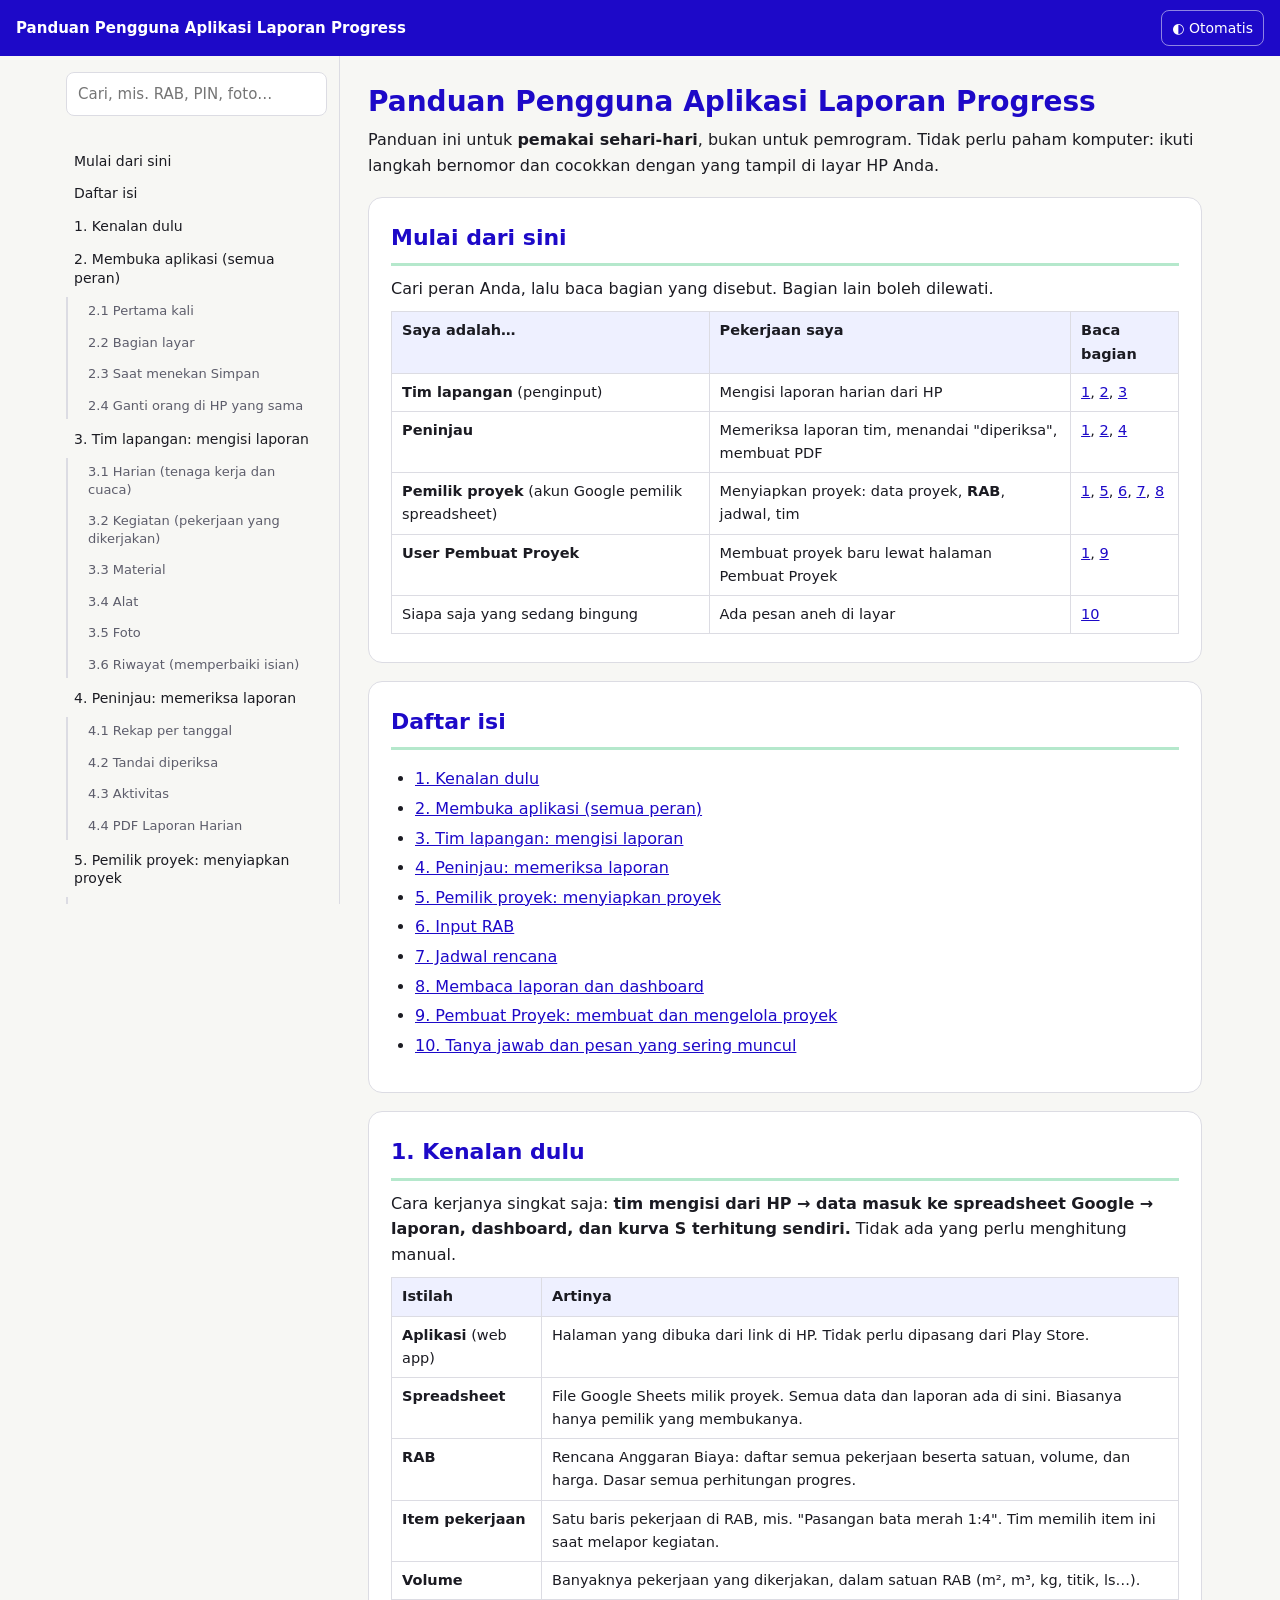
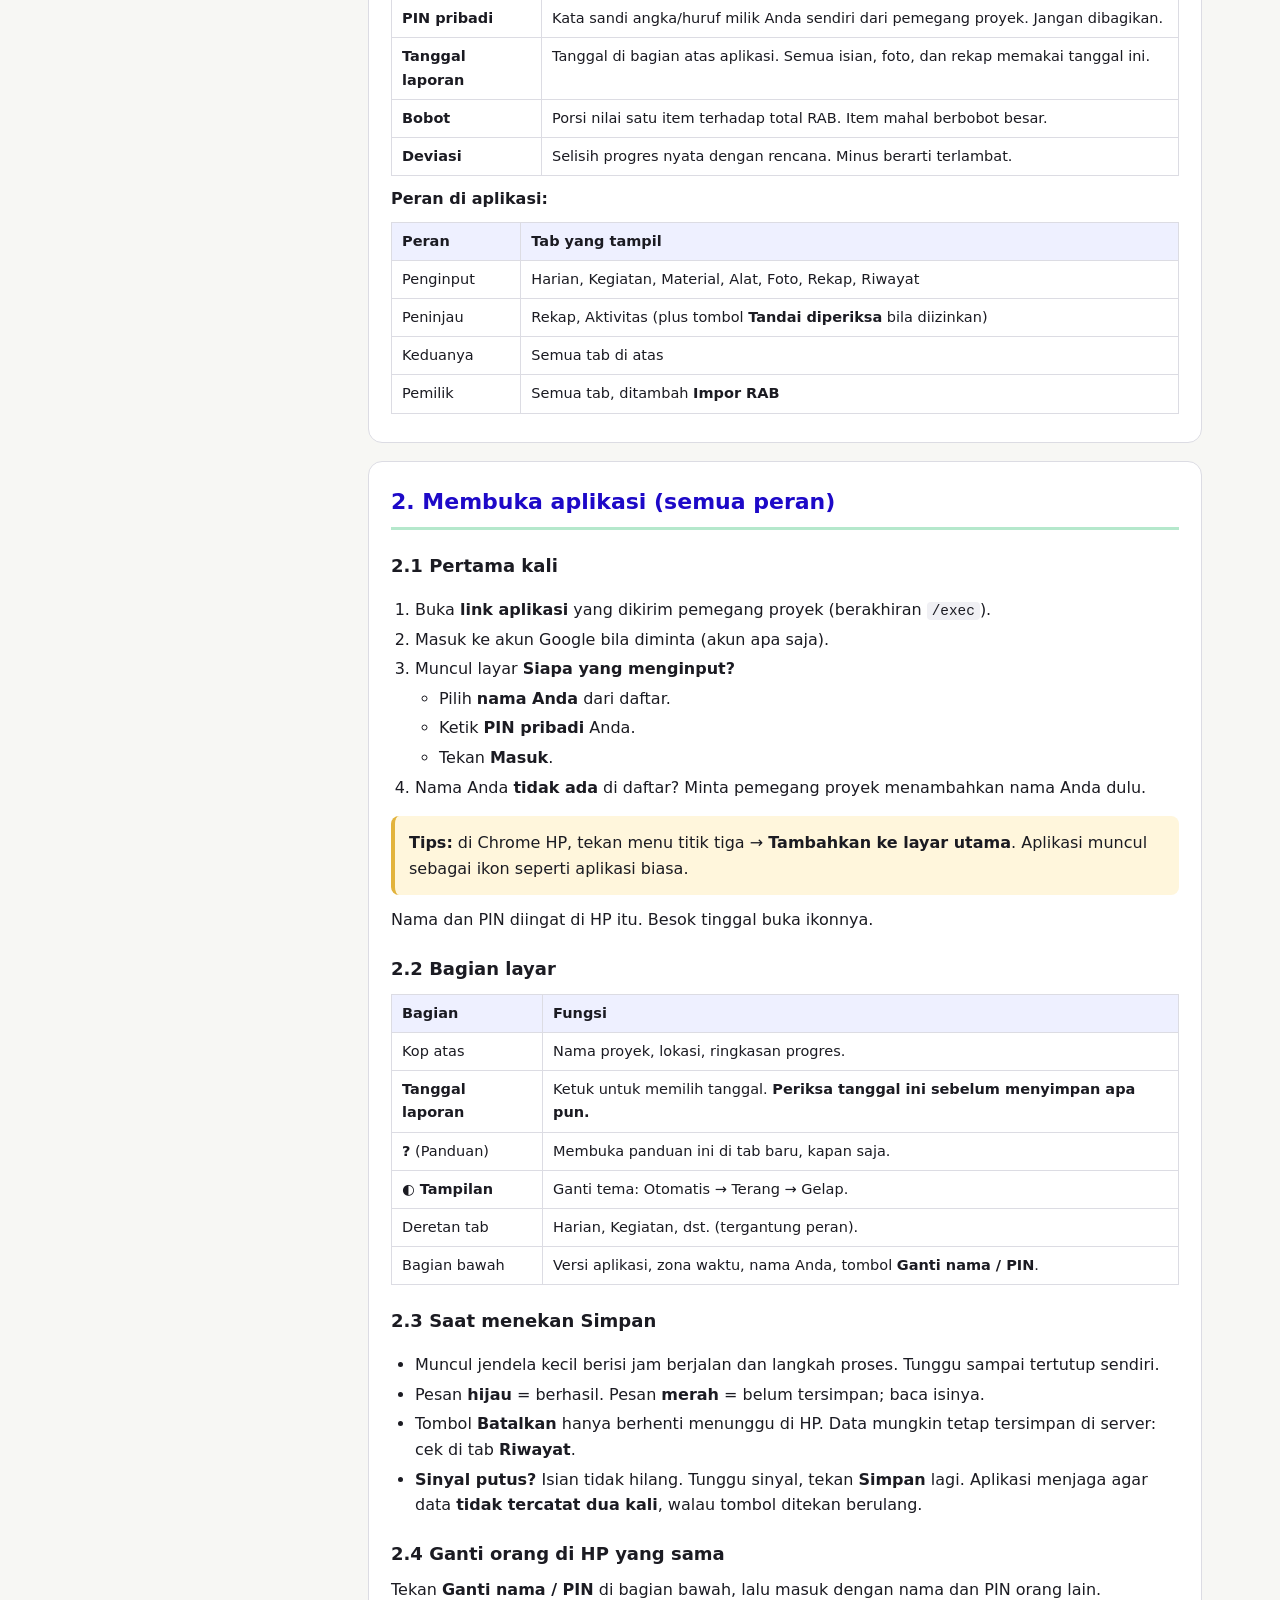
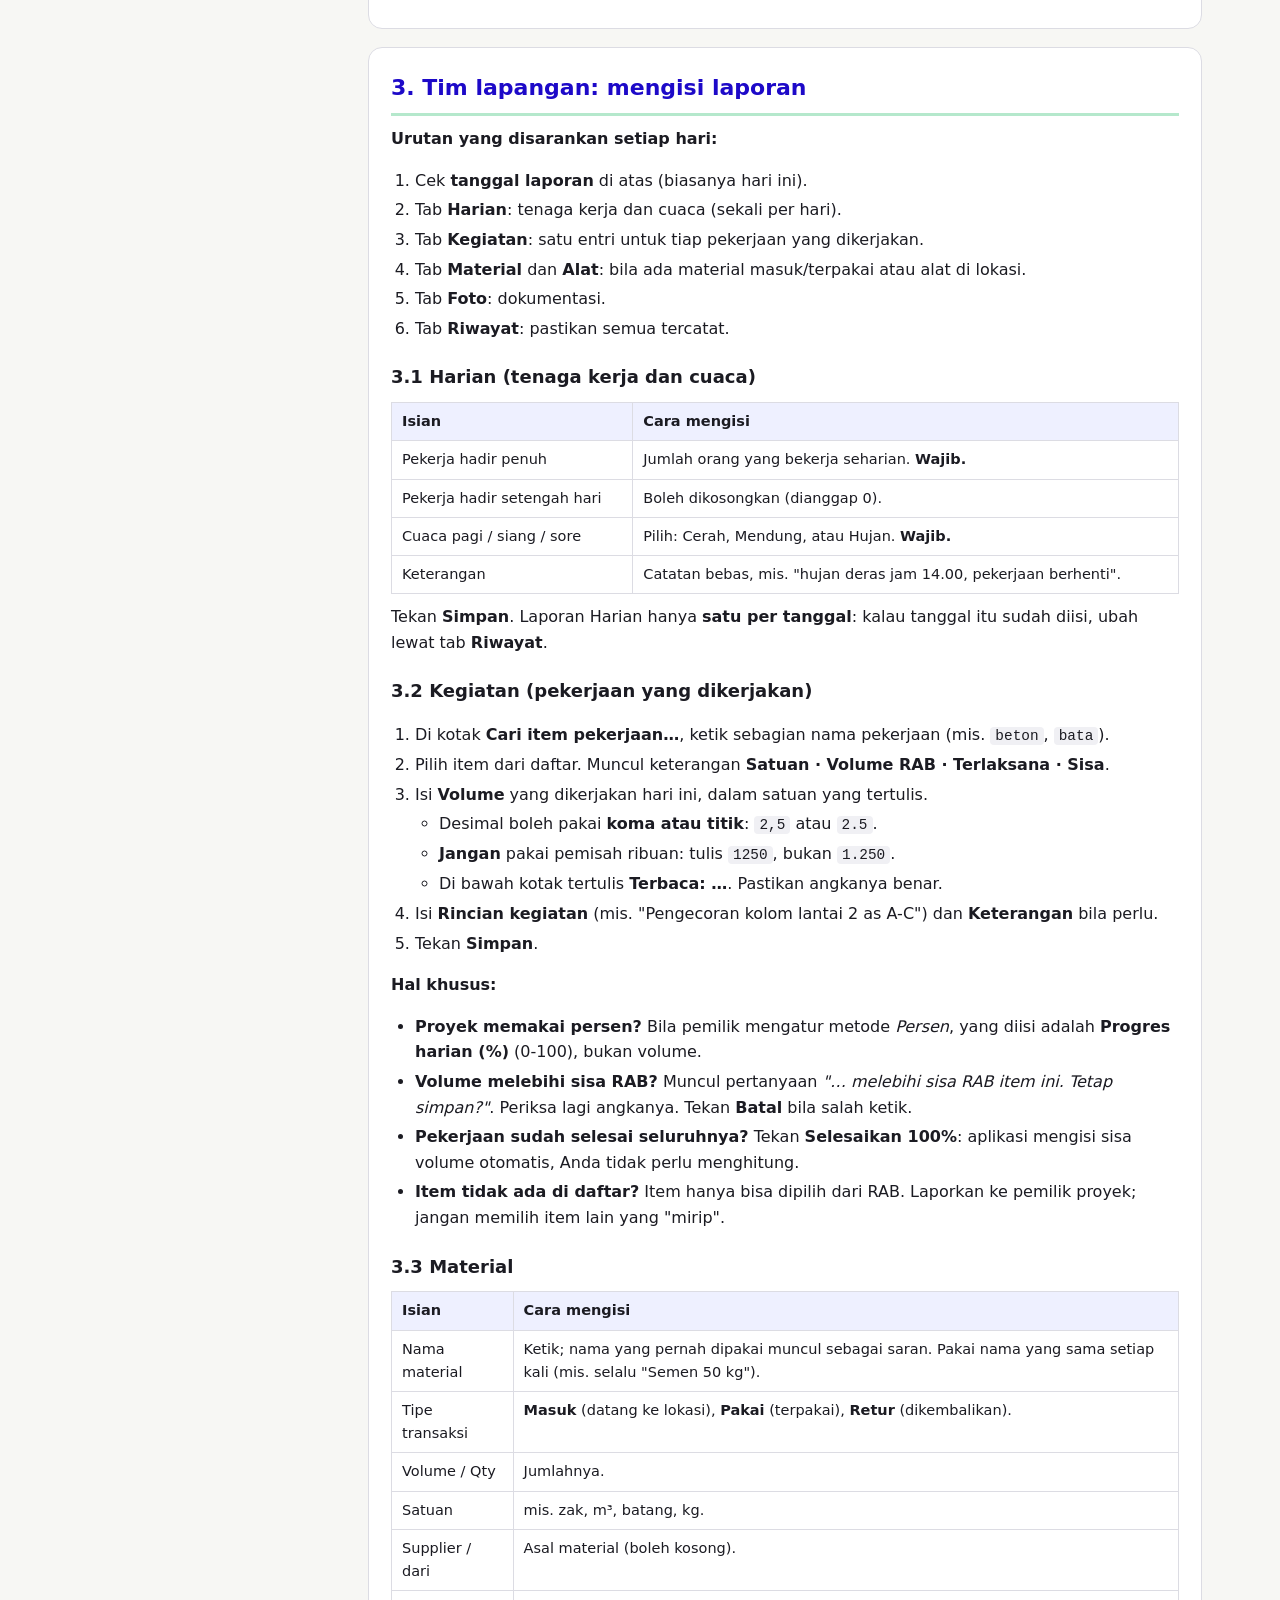
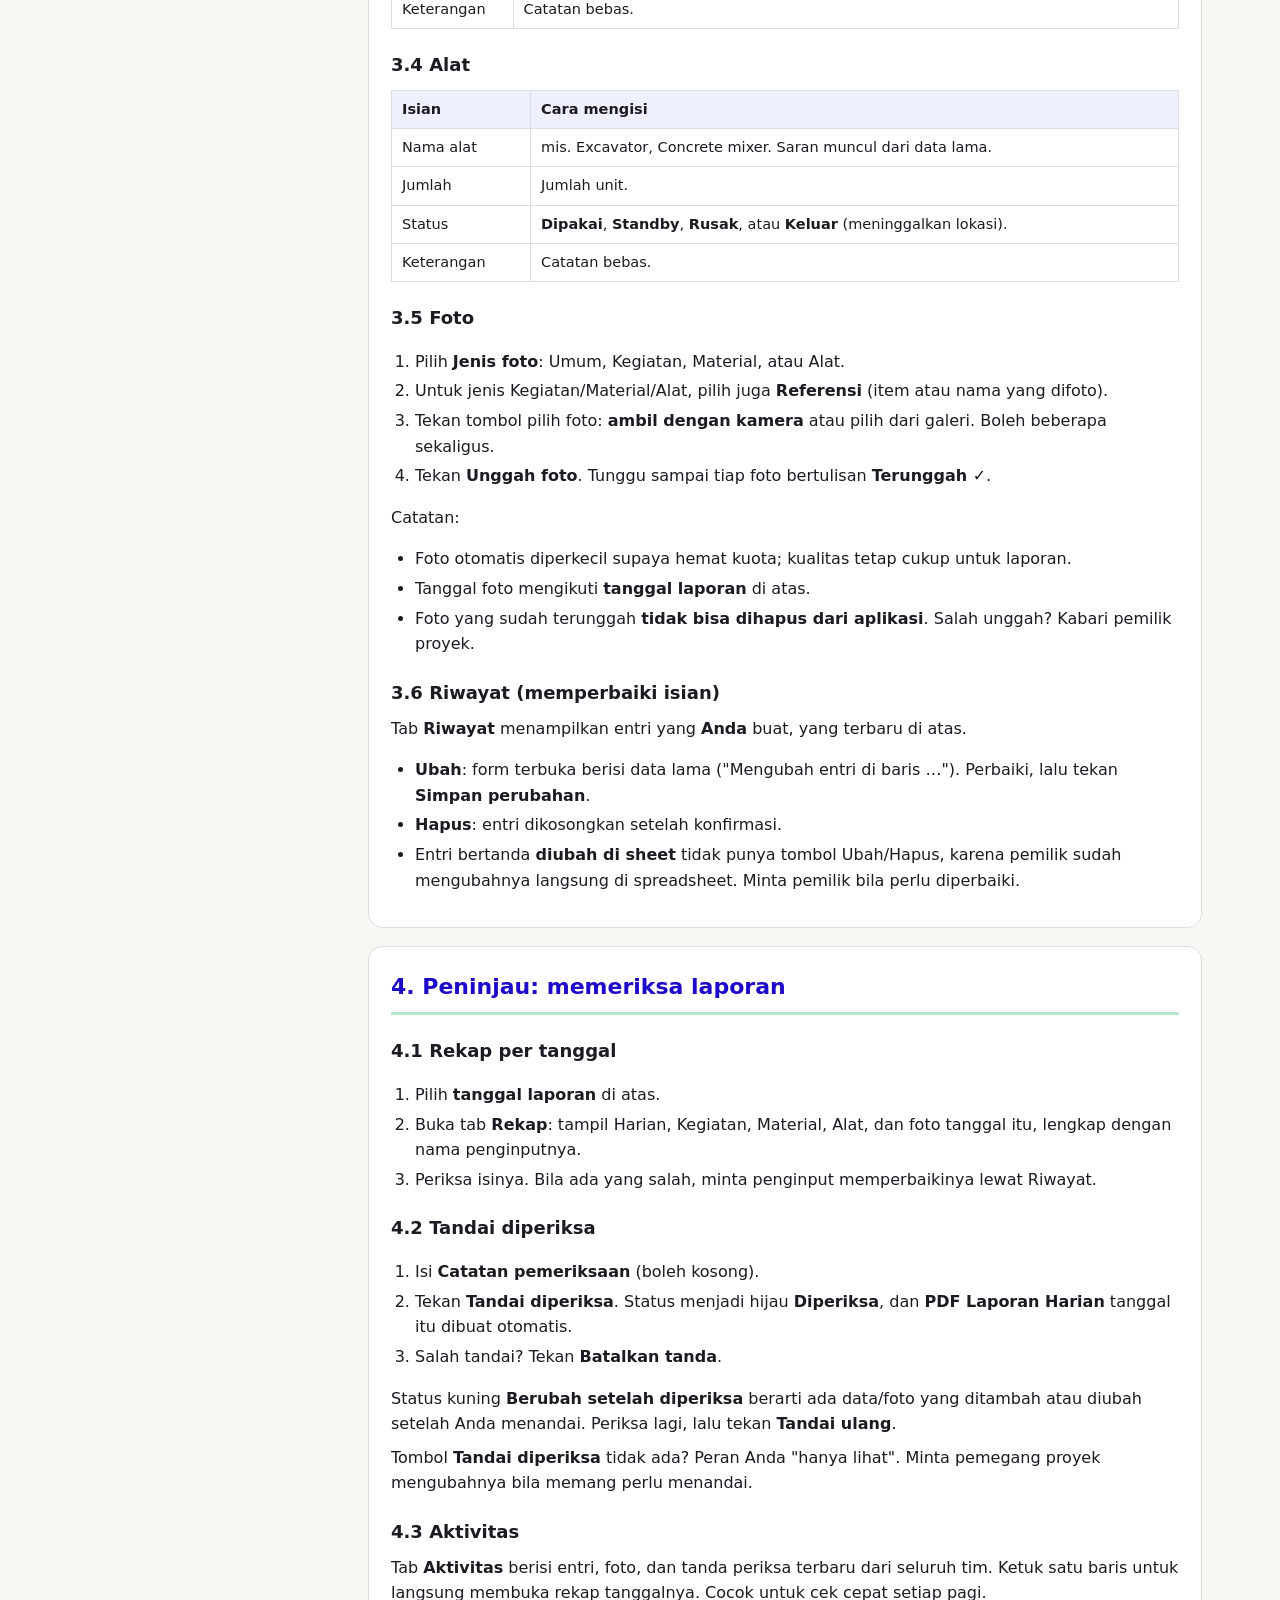
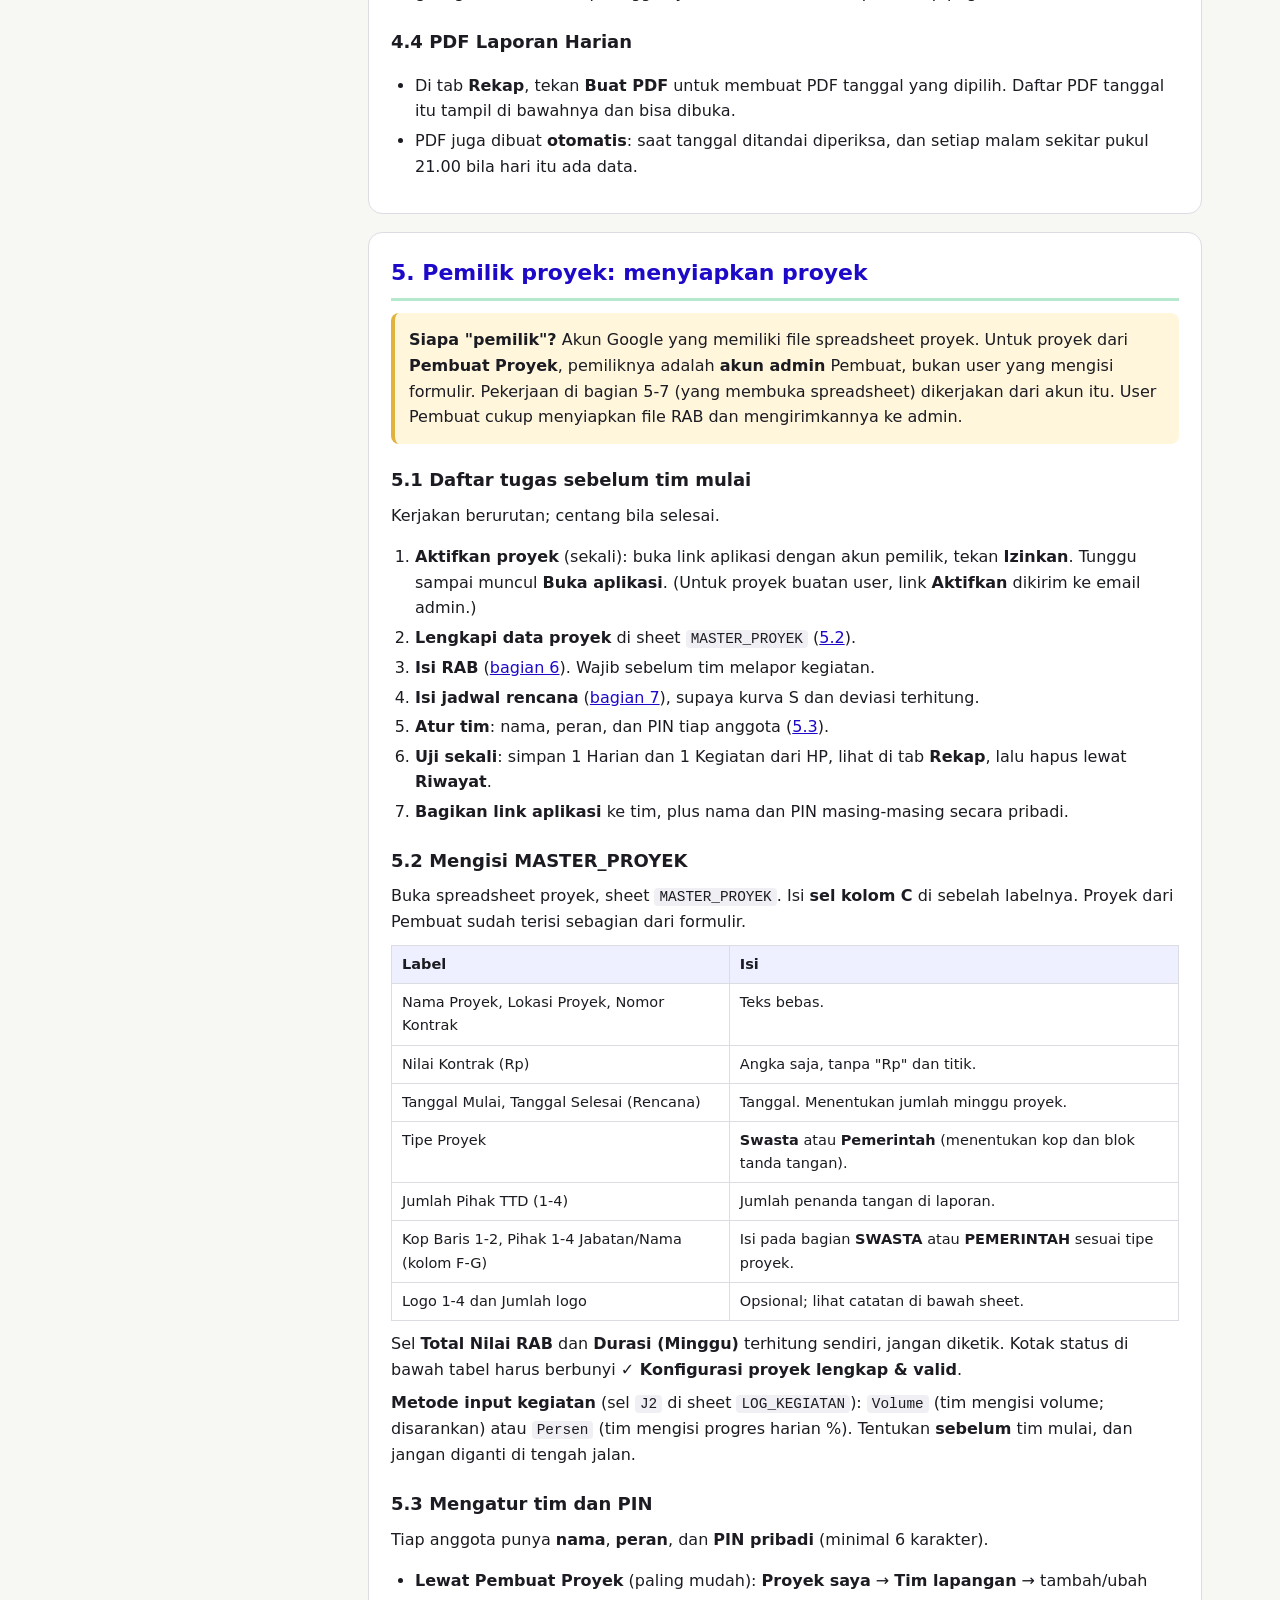
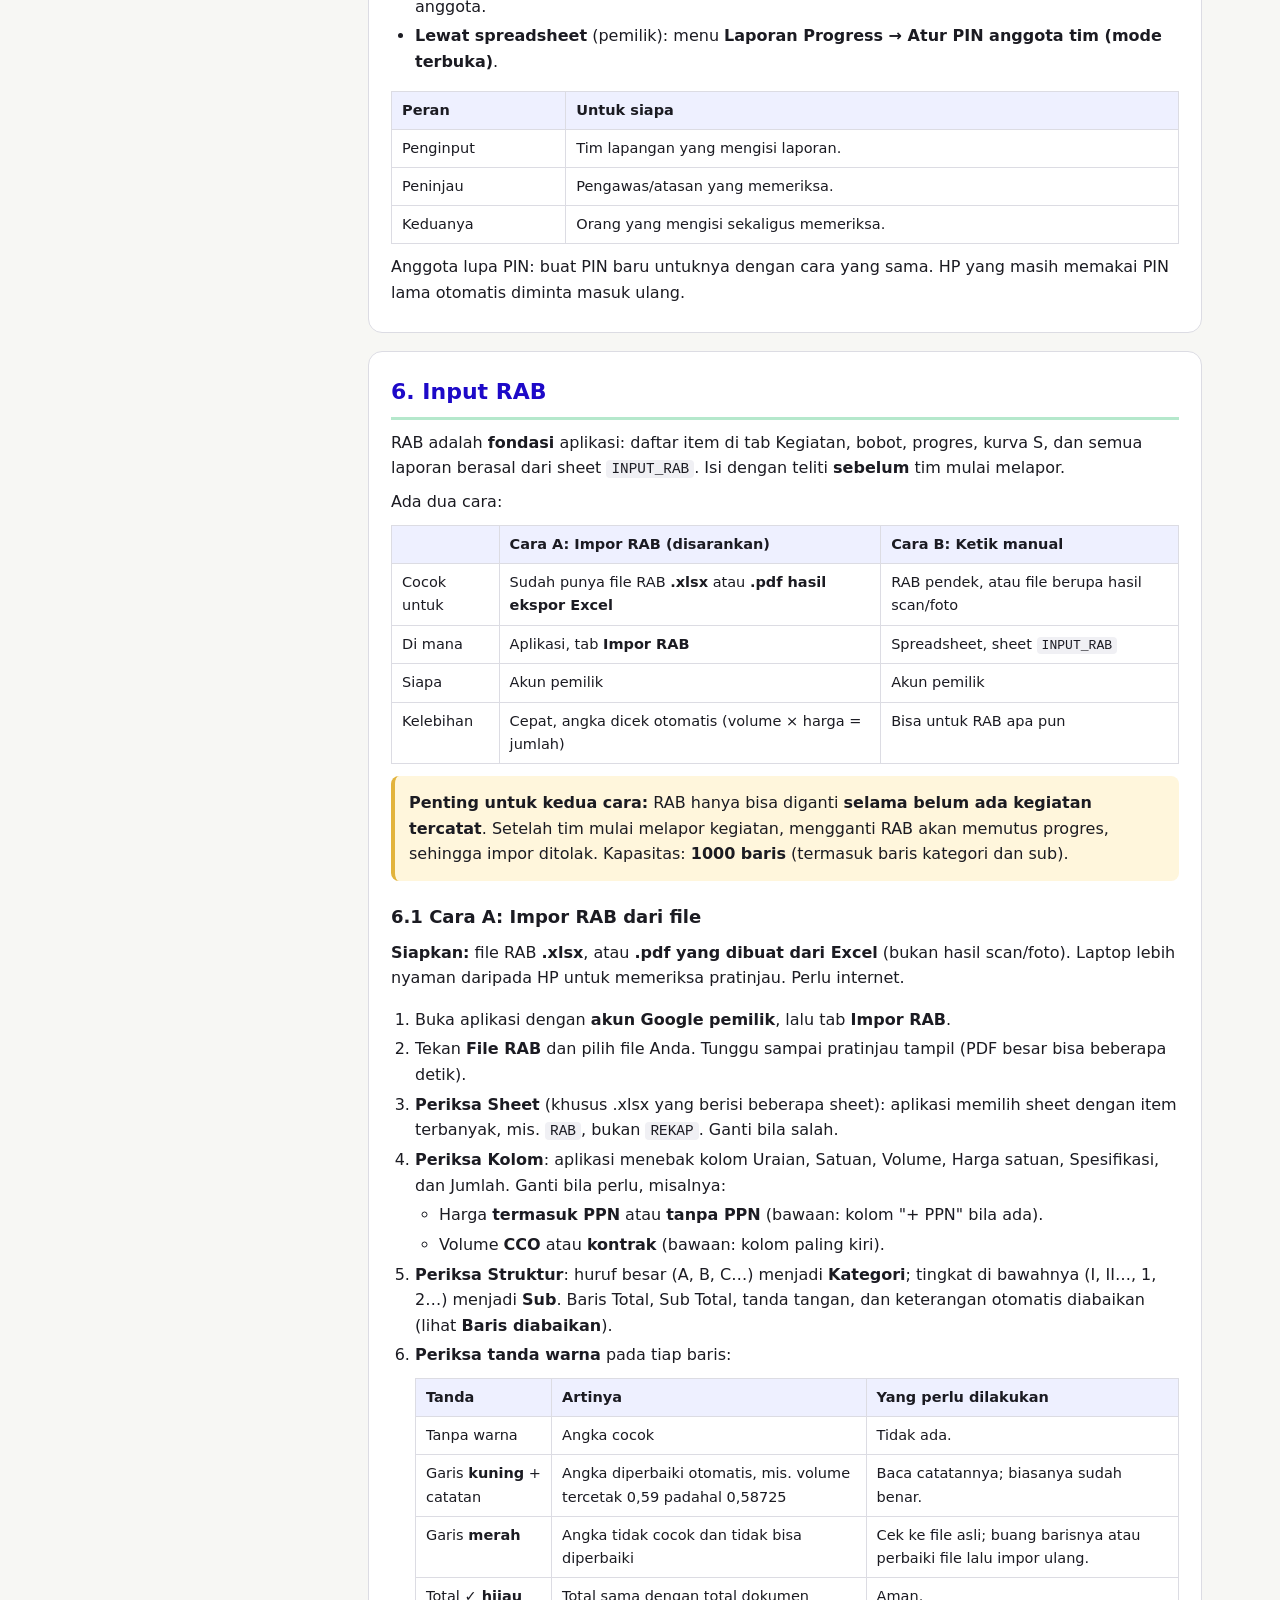
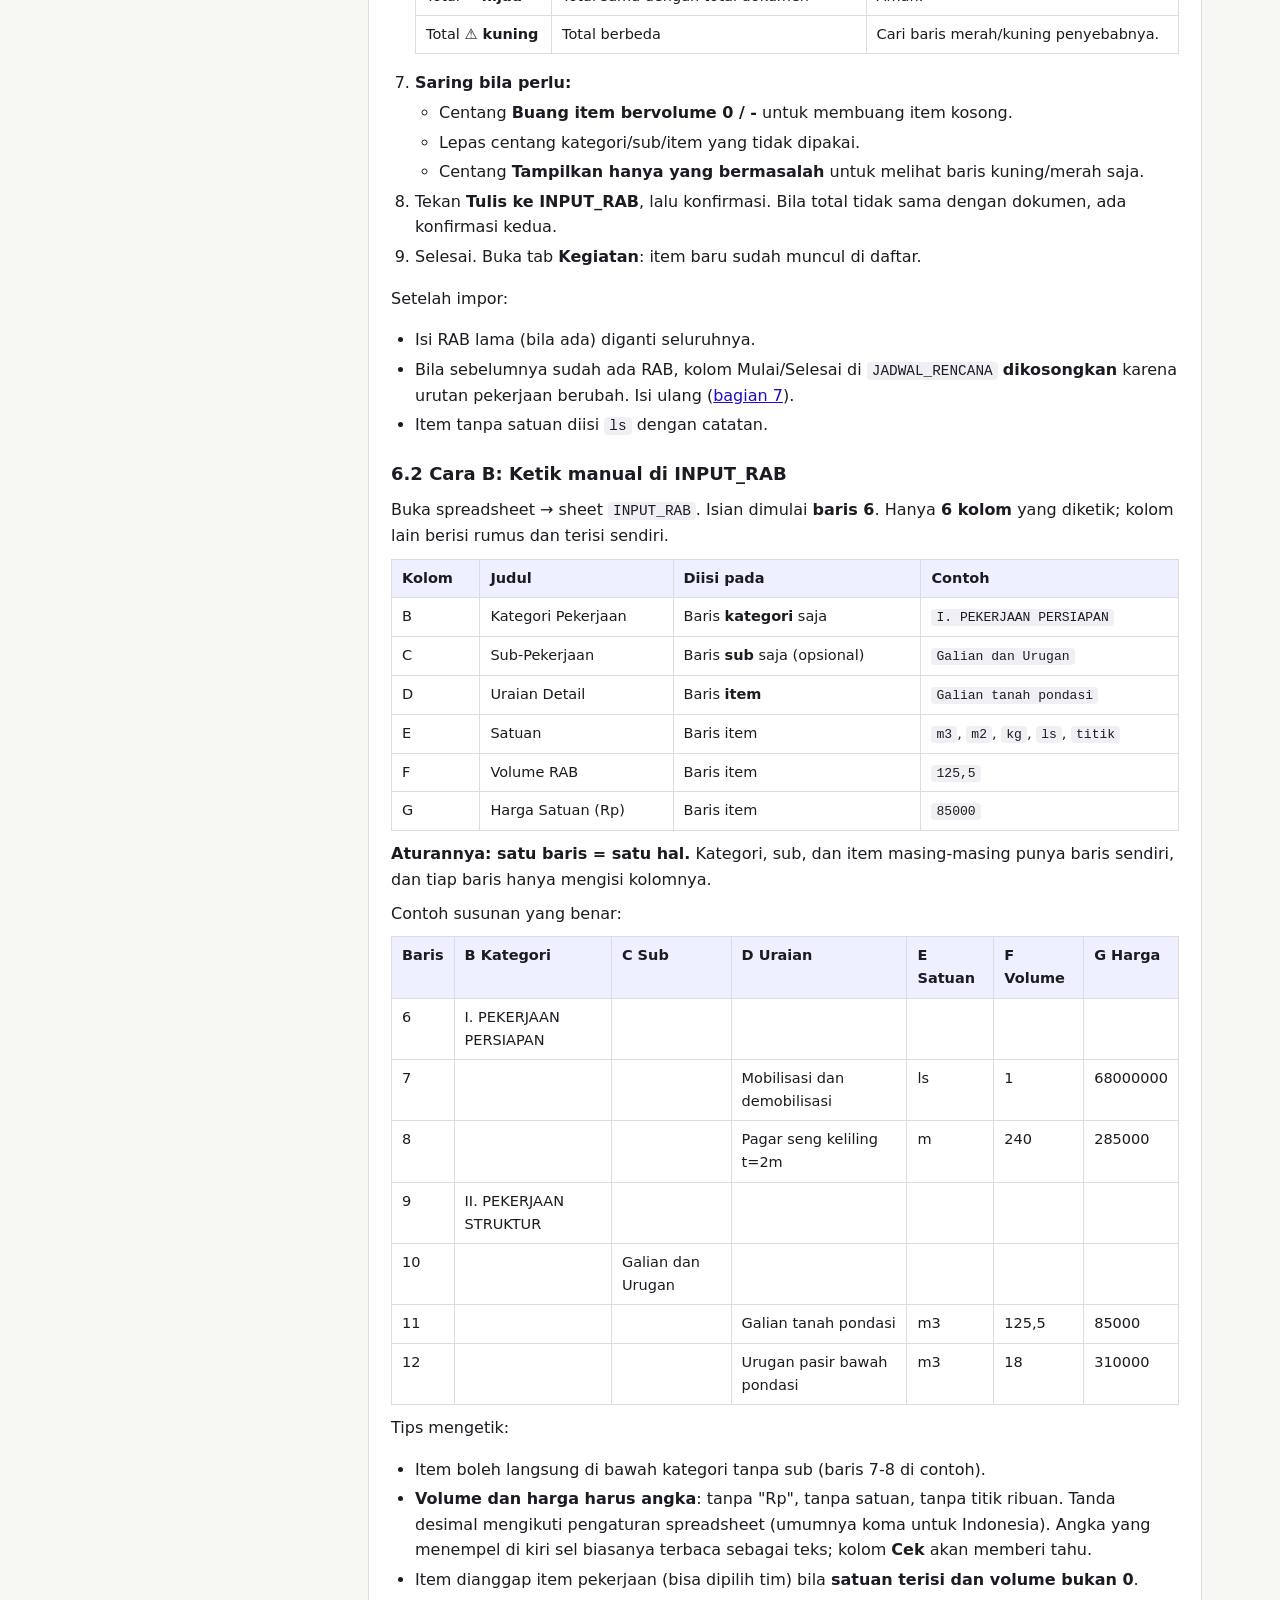
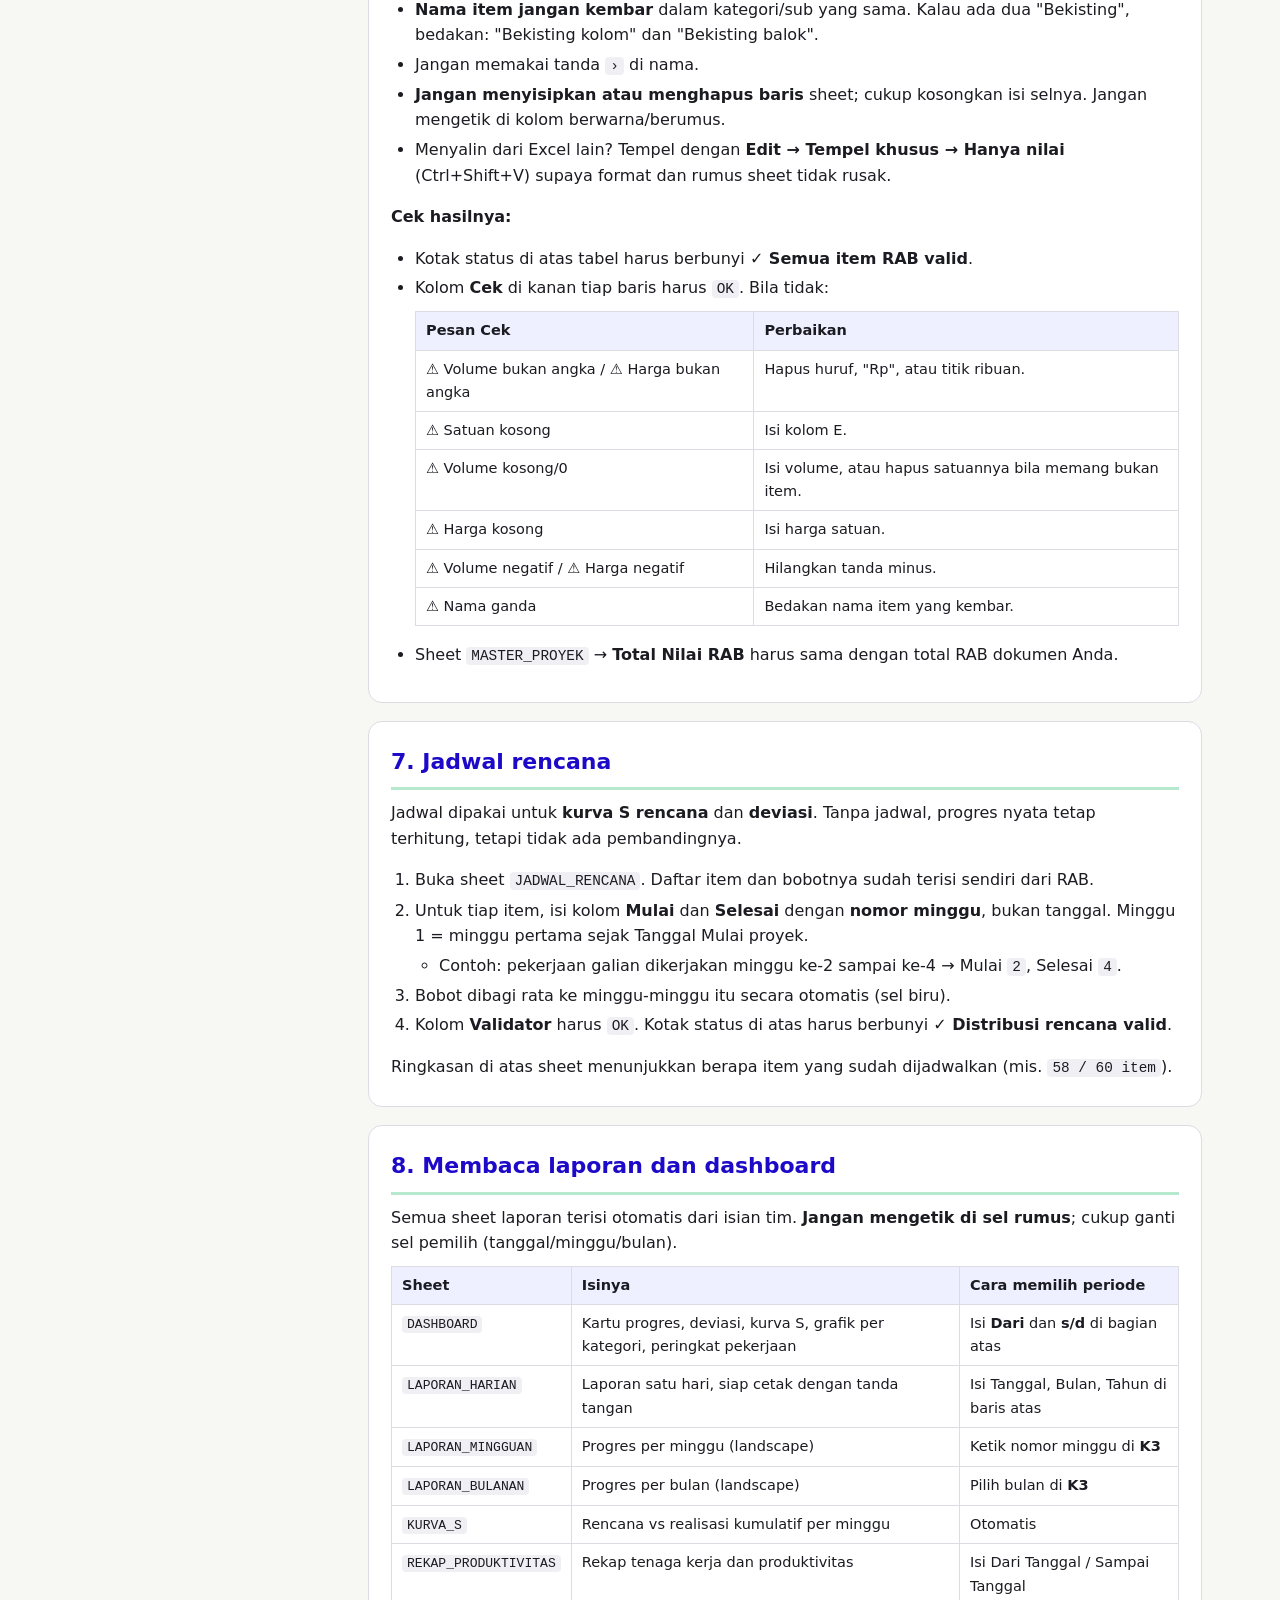
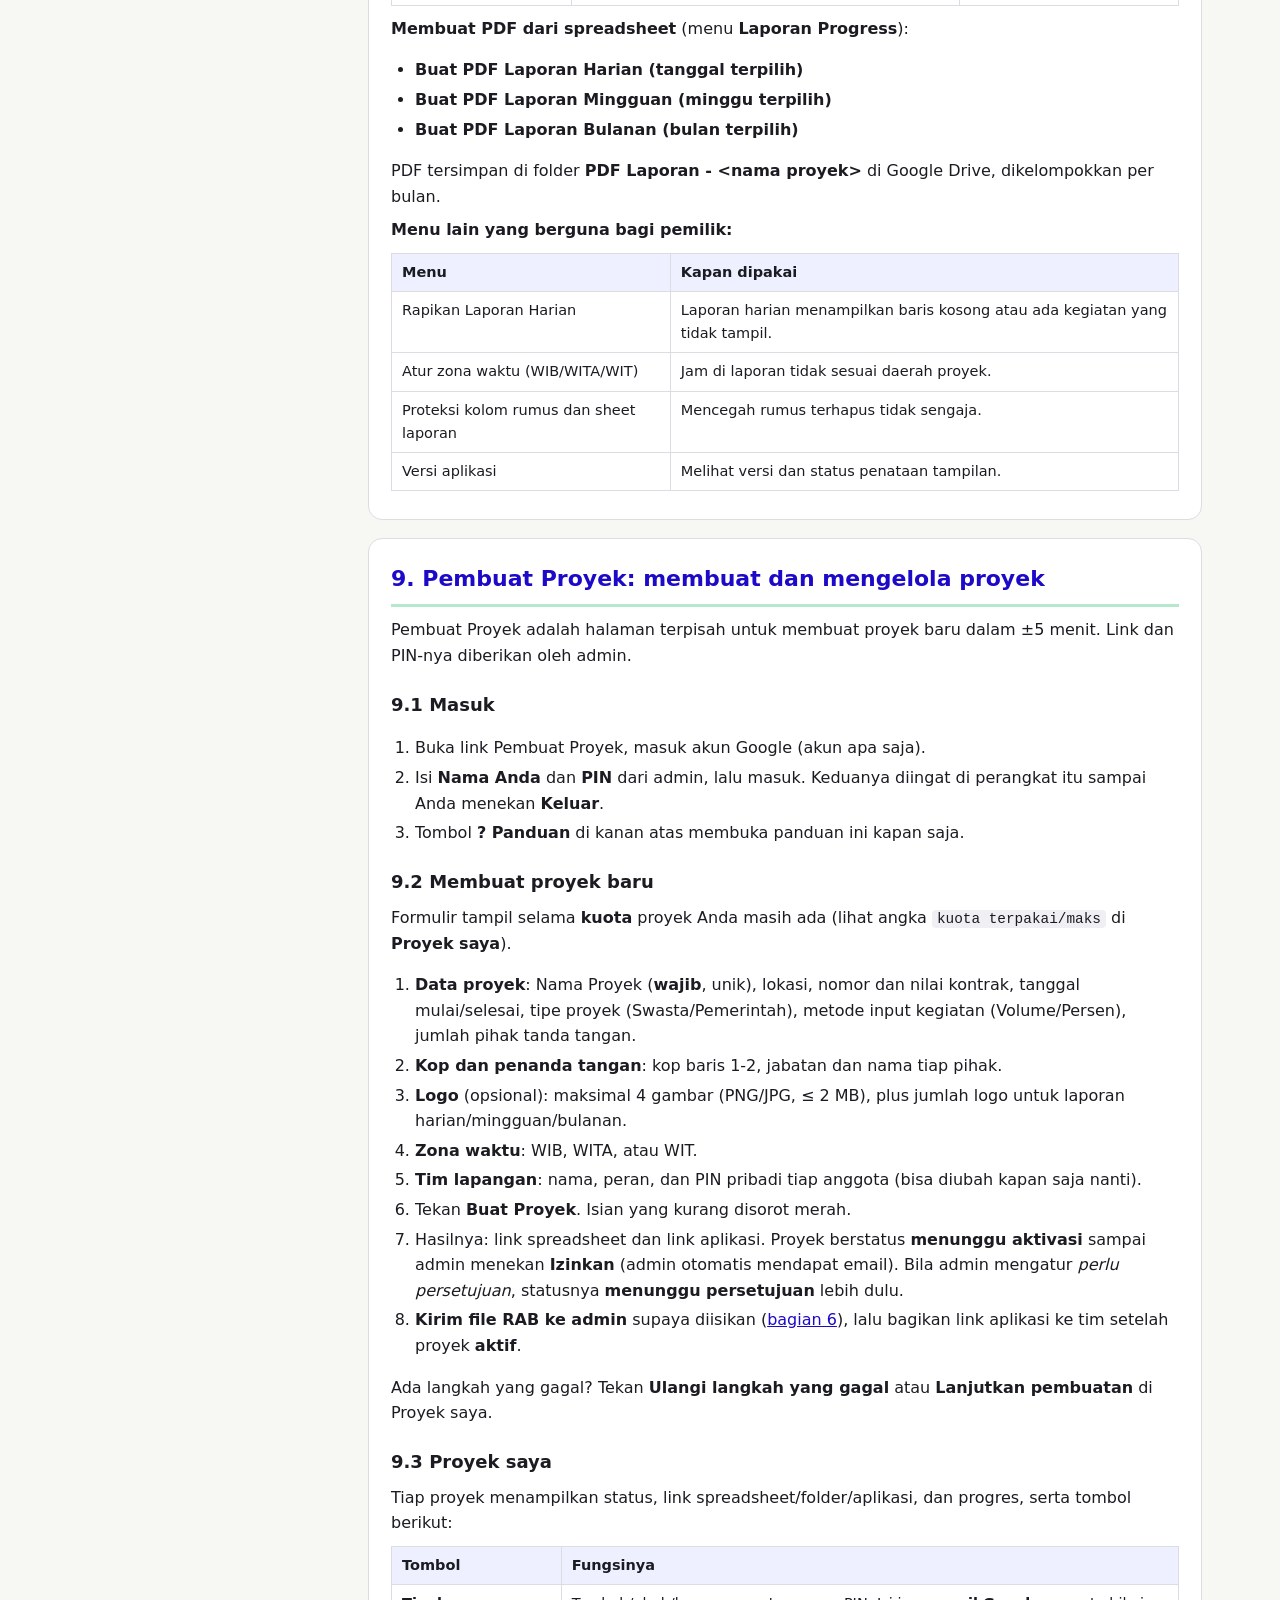
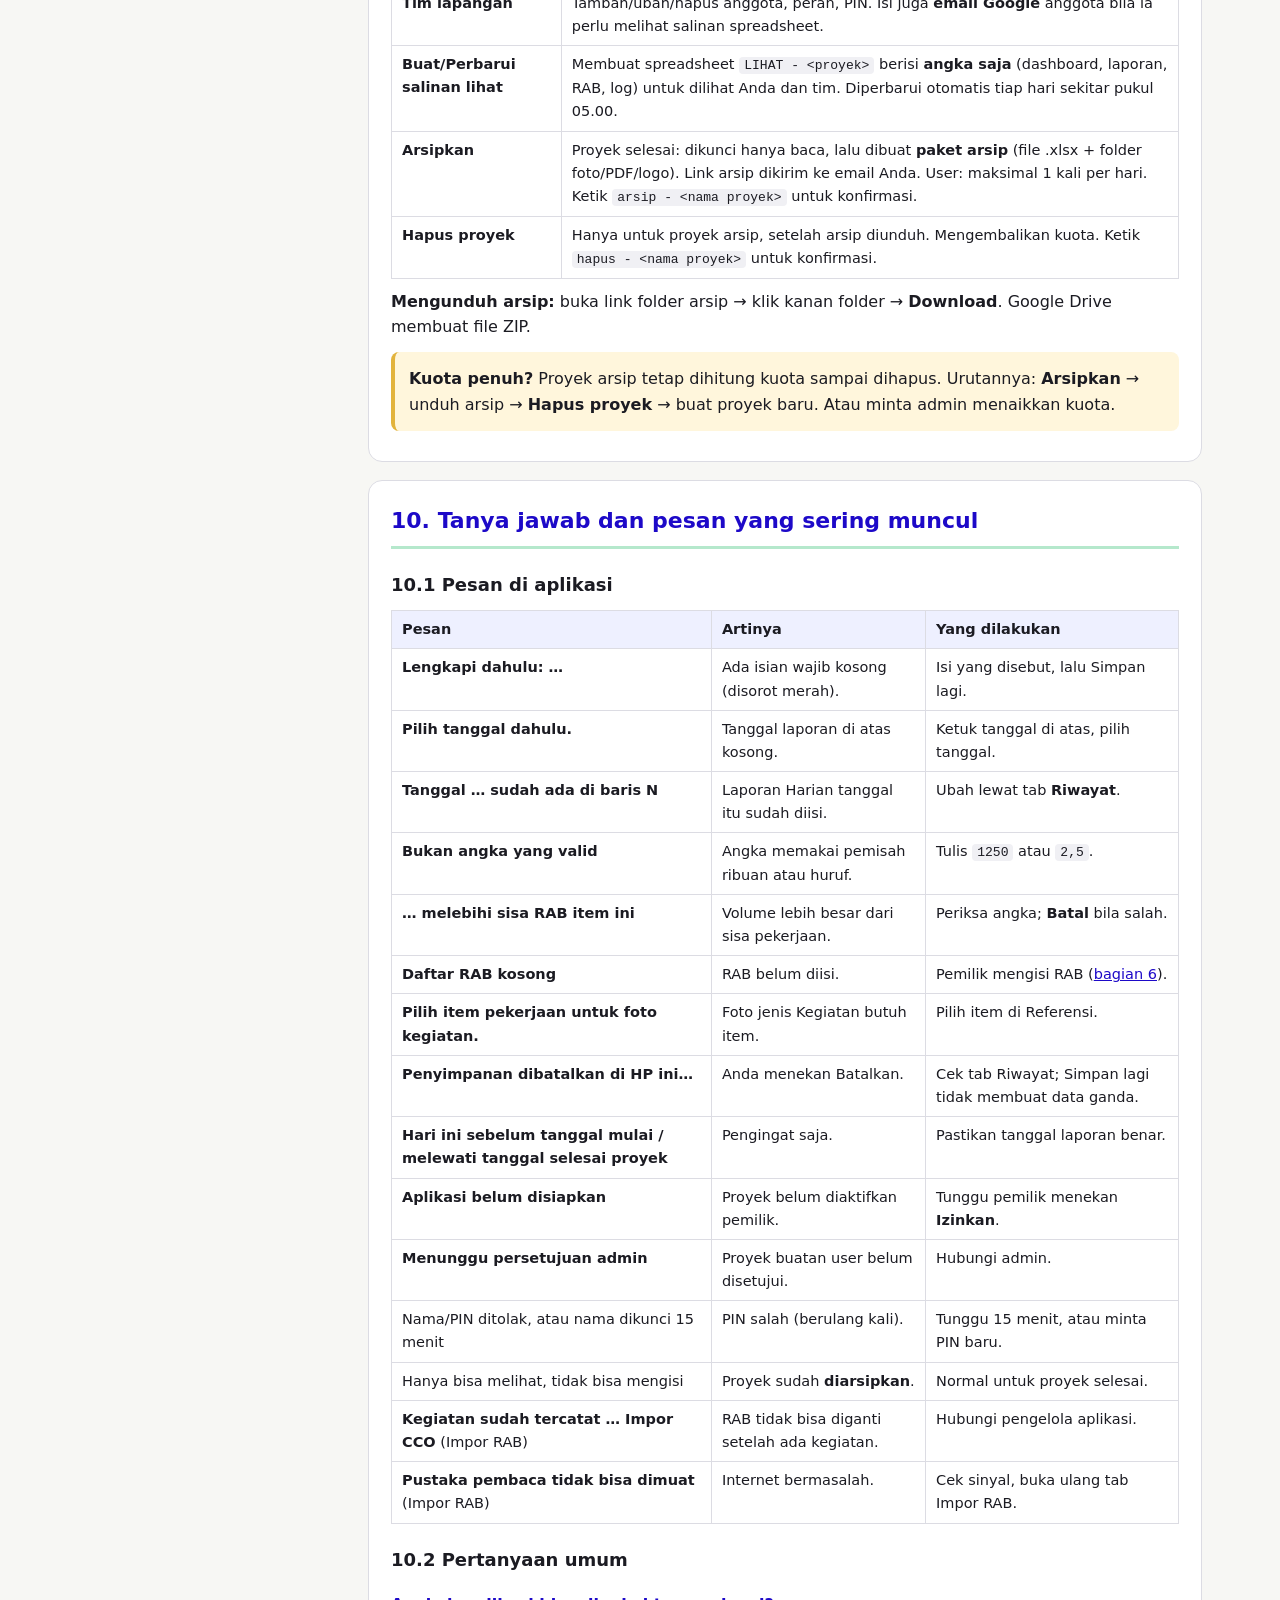
==== progress-report/panduan/index.html @ f1496afc "Add Progress Report App to header slider and featured projects - New third header card (Progress Rep" ====
<!doctype html>
<html lang="id">
<head>
<meta charset="utf-8">
<meta name="viewport" content="width=device-width, initial-scale=1">
<title>Panduan Pengguna Aplikasi Laporan Progress</title>
<!-- Dibuat otomatis oleh tools/panduan.js dari docs/PANDUAN_PENGGUNA.md. Jangan diedit langsung. -->
<style>
:root{--ink:#1D09C8;--mint:#B5E8CC;--bg:#f7f7f4;--card:#fff;--text:#1b1b22;--muted:#5d5d6b;--line:#dcdce3;--soft:#eef0ff;--code:#f0f0f4;--warn:#fff6dc;--bar:#1D09C8}
@media (prefers-color-scheme:dark){:root:not([data-theme="light"]){--ink:#a99dff;--mint:#5fae86;--bg:#1d1e21;--card:#26272b;--text:#e8e8ec;--muted:#a3a3ad;--line:#3a3b41;--soft:#2e2d45;--code:#323338;--warn:#3a3322;--bar:#2b2378}}
:root[data-theme="dark"]{--ink:#a99dff;--mint:#5fae86;--bg:#1d1e21;--card:#26272b;--text:#e8e8ec;--muted:#a3a3ad;--line:#3a3b41;--soft:#2e2d45;--code:#323338;--warn:#3a3322;--bar:#2b2378}
*{box-sizing:border-box}
html{scroll-behavior:smooth;scroll-padding-top:72px}
body{margin:0;background:var(--bg);color:var(--text);font:16px/1.6 system-ui,-apple-system,"Segoe UI",Roboto,Arial,sans-serif;-webkit-text-size-adjust:100%}
.top{position:sticky;top:0;z-index:20;display:flex;gap:8px;align-items:center;padding:10px 16px;background:var(--bar);color:#fff}
.top b{flex:1;font-size:15px;white-space:nowrap;overflow:hidden;text-overflow:ellipsis}
.top button{font:inherit;font-size:14px;border:1px solid rgba(255,255,255,.5);background:transparent;color:#fff;border-radius:8px;padding:6px 10px;cursor:pointer}
.wrap{display:flex;max-width:1180px;margin:0 auto}
nav{width:290px;flex:none;position:sticky;top:52px;align-self:flex-start;max-height:calc(100vh - 52px);overflow:auto;padding:16px 12px 24px 16px;border-right:1px solid var(--line)}
nav input{width:100%;font:inherit;font-size:15px;padding:9px 11px;border:1px solid var(--line);border-radius:8px;background:var(--card);color:var(--text)}
nav .hasil{font-size:13px;color:var(--muted);min-height:1.4em;margin:6px 2px}
nav ul{list-style:none;margin:0;padding:0}
nav ul ul{padding-left:12px;margin:2px 0 6px;border-left:2px solid var(--line)}
nav a{display:block;padding:5px 8px;border-radius:6px;color:var(--text);text-decoration:none;font-size:14px;line-height:1.35}
nav ul ul a{font-size:13px;color:var(--muted)}
nav a:hover{background:var(--soft)}
nav a.aktif{background:var(--soft);color:var(--ink);font-weight:600}
main{flex:1;min-width:0;padding:8px 28px 80px}
.intro h1{font-size:28px;line-height:1.25;margin:20px 0 8px;color:var(--ink)}
section{background:var(--card);border:1px solid var(--line);border-radius:14px;padding:4px 22px 18px;margin:18px 0}
section.sembunyi{display:none}
h2{font-size:22px;margin:18px 0 10px;padding-bottom:8px;border-bottom:3px solid var(--mint);color:var(--ink)}
h3{font-size:18px;margin:22px 0 8px}
h4{font-size:16px;margin:18px 0 4px;color:var(--ink)}
p{margin:8px 0}
a{color:var(--ink)}
code{background:var(--code);padding:1px 5px;border-radius:4px;font-size:.9em;font-family:Consolas,"Courier New",monospace}
blockquote{margin:12px 0;padding:10px 14px;background:var(--warn);border-left:4px solid #e2b33c;border-radius:8px}
blockquote p{margin:4px 0}
ol,ul{padding-left:24px}
li{margin:4px 0}
hr{display:none}
.tbl{overflow-x:auto;margin:10px 0;-webkit-overflow-scrolling:touch}
table{border-collapse:collapse;width:100%;font-size:14.5px}
th,td{border:1px solid var(--line);padding:7px 10px;text-align:left;vertical-align:top}
th{background:var(--soft);font-weight:600}
mark{background:#ffe27a;color:#000;border-radius:2px}
#atas{position:fixed;right:16px;bottom:16px;z-index:20;border:none;background:var(--bar);color:#fff;border-radius:50%;width:46px;height:46px;font-size:20px;box-shadow:0 2px 8px rgba(0,0,0,.25);cursor:pointer;display:none}
#tutup{display:none}
@media (max-width:899px){
  nav{position:fixed;top:52px;left:0;bottom:0;z-index:30;width:min(88vw,340px);max-height:none;background:var(--bg);transform:translateX(-105%);transition:transform .2s;box-shadow:2px 0 12px rgba(0,0,0,.25)}
  body.menu nav{transform:none}
  #tutup{display:block;margin-bottom:10px}
  main{padding:4px 16px 80px}
  section{padding:2px 14px 14px;border-radius:12px}
  .intro h1{font-size:23px}
  h2{font-size:20px}
}
@media (min-width:900px){#menu{display:none}}
@media print{.top,nav,#atas{display:none!important}main{padding:0}section{border:none;padding:0;break-inside:auto}section.sembunyi{display:block}body{background:#fff;color:#000}}
</style>
</head>
<body>
<div class="top"><button type="button" id="menu" aria-label="Buka daftar isi">☰ Menu</button><b>Panduan Pengguna Aplikasi Laporan Progress</b><button type="button" id="tema" aria-label="Ganti tema">◐ Otomatis</button></div>
<div class="wrap">
<nav aria-label="Daftar isi">
<button type="button" id="tutup" class="tutup">✕ Tutup menu</button>
<input id="cari" type="search" placeholder="Cari, mis. RAB, PIN, foto…" aria-label="Cari di panduan">
<div class="hasil" id="hasil" aria-live="polite"></div>
<ul><li><a href="#mulai-dari-sini">Mulai dari sini</a></li><li><a href="#daftar-isi">Daftar isi</a></li><li><a href="#1-kenalan-dulu">1. Kenalan dulu</a></li><li><a href="#2-membuka-aplikasi-semua-peran">2. Membuka aplikasi (semua peran)</a><ul><li><a href="#21-pertama-kali">2.1 Pertama kali</a></li><li><a href="#22-bagian-layar">2.2 Bagian layar</a></li><li><a href="#23-saat-menekan-simpan">2.3 Saat menekan Simpan</a></li><li><a href="#24-ganti-orang-di-hp-yang-sama">2.4 Ganti orang di HP yang sama</a></li></ul></li><li><a href="#3-tim-lapangan-mengisi-laporan">3. Tim lapangan: mengisi laporan</a><ul><li><a href="#31-harian-tenaga-kerja-dan-cuaca">3.1 Harian (tenaga kerja dan cuaca)</a></li><li><a href="#32-kegiatan-pekerjaan-yang-dikerjakan">3.2 Kegiatan (pekerjaan yang dikerjakan)</a></li><li><a href="#33-material">3.3 Material</a></li><li><a href="#34-alat">3.4 Alat</a></li><li><a href="#35-foto">3.5 Foto</a></li><li><a href="#36-riwayat-memperbaiki-isian">3.6 Riwayat (memperbaiki isian)</a></li></ul></li><li><a href="#4-peninjau-memeriksa-laporan">4. Peninjau: memeriksa laporan</a><ul><li><a href="#41-rekap-per-tanggal">4.1 Rekap per tanggal</a></li><li><a href="#42-tandai-diperiksa">4.2 Tandai diperiksa</a></li><li><a href="#43-aktivitas">4.3 Aktivitas</a></li><li><a href="#44-pdf-laporan-harian">4.4 PDF Laporan Harian</a></li></ul></li><li><a href="#5-pemilik-proyek-menyiapkan-proyek">5. Pemilik proyek: menyiapkan proyek</a><ul><li><a href="#51-daftar-tugas-sebelum-tim-mulai">5.1 Daftar tugas sebelum tim mulai</a></li><li><a href="#52-mengisi-master_proyek">5.2 Mengisi MASTER_PROYEK</a></li><li><a href="#53-mengatur-tim-dan-pin">5.3 Mengatur tim dan PIN</a></li></ul></li><li><a href="#6-input-rab">6. Input RAB</a><ul><li><a href="#61-cara-a-impor-rab-dari-file">6.1 Cara A: Impor RAB dari file</a></li><li><a href="#62-cara-b-ketik-manual-di-input_rab">6.2 Cara B: Ketik manual di INPUT_RAB</a></li></ul></li><li><a href="#7-jadwal-rencana">7. Jadwal rencana</a></li><li><a href="#8-membaca-laporan-dan-dashboard">8. Membaca laporan dan dashboard</a></li><li><a href="#9-pembuat-proyek-membuat-dan-mengelola-proyek">9. Pembuat Proyek: membuat dan mengelola proyek</a><ul><li><a href="#91-masuk">9.1 Masuk</a></li><li><a href="#92-membuat-proyek-baru">9.2 Membuat proyek baru</a></li><li><a href="#93-proyek-saya">9.3 Proyek saya</a></li></ul></li><li><a href="#10-tanya-jawab-dan-pesan-yang-sering-muncul">10. Tanya jawab dan pesan yang sering muncul</a><ul><li><a href="#101-pesan-di-aplikasi">10.1 Pesan di aplikasi</a></li><li><a href="#102-pertanyaan-umum">10.2 Pertanyaan umum</a></li></ul></li></ul>
</nav>
<main>
<header class="intro">
<h1 id="panduan-pengguna-aplikasi-laporan-progress">Panduan Pengguna Aplikasi Laporan Progress</h1>
<p>Panduan ini untuk <strong>pemakai sehari-hari</strong>, bukan untuk pemrogram. Tidak perlu paham komputer: ikuti langkah bernomor dan cocokkan dengan yang tampil di layar HP Anda.</p>
</header>
<section data-id="mulai-dari-sini">
<h2 id="mulai-dari-sini">Mulai dari sini</h2>
<p>Cari peran Anda, lalu baca bagian yang disebut. Bagian lain boleh dilewati.</p>
<div class="tbl"><table><thead><tr><th>Saya adalah…</th><th>Pekerjaan saya</th><th>Baca bagian</th></tr></thead><tbody><tr><td><strong>Tim lapangan</strong> (penginput)</td><td>Mengisi laporan harian dari HP</td><td><a href="#1-kenalan-dulu">1</a>, <a href="#2-membuka-aplikasi-semua-peran">2</a>, <a href="#3-tim-lapangan-mengisi-laporan">3</a></td></tr><tr><td><strong>Peninjau</strong></td><td>Memeriksa laporan tim, menandai &quot;diperiksa&quot;, membuat PDF</td><td><a href="#1-kenalan-dulu">1</a>, <a href="#2-membuka-aplikasi-semua-peran">2</a>, <a href="#4-peninjau-memeriksa-laporan">4</a></td></tr><tr><td><strong>Pemilik proyek</strong> (akun Google pemilik spreadsheet)</td><td>Menyiapkan proyek: data proyek, <strong>RAB</strong>, jadwal, tim</td><td><a href="#1-kenalan-dulu">1</a>, <a href="#5-pemilik-proyek-menyiapkan-proyek">5</a>, <a href="#6-input-rab">6</a>, <a href="#7-jadwal-rencana">7</a>, <a href="#8-membaca-laporan-dan-dashboard">8</a></td></tr><tr><td><strong>User Pembuat Proyek</strong></td><td>Membuat proyek baru lewat halaman Pembuat Proyek</td><td><a href="#1-kenalan-dulu">1</a>, <a href="#9-pembuat-proyek-membuat-dan-mengelola-proyek">9</a></td></tr><tr><td>Siapa saja yang sedang bingung</td><td>Ada pesan aneh di layar</td><td><a href="#10-tanya-jawab-dan-pesan-yang-sering-muncul">10</a></td></tr></tbody></table></div>
</section>
<section data-id="daftar-isi">
<h2 id="daftar-isi">Daftar isi</h2>
<ul><li><a href="#1-kenalan-dulu">1. Kenalan dulu</a></li><li><a href="#2-membuka-aplikasi-semua-peran">2. Membuka aplikasi (semua peran)</a></li><li><a href="#3-tim-lapangan-mengisi-laporan">3. Tim lapangan: mengisi laporan</a></li><li><a href="#4-peninjau-memeriksa-laporan">4. Peninjau: memeriksa laporan</a></li><li><a href="#5-pemilik-proyek-menyiapkan-proyek">5. Pemilik proyek: menyiapkan proyek</a></li><li><a href="#6-input-rab">6. Input RAB</a></li><li><a href="#7-jadwal-rencana">7. Jadwal rencana</a></li><li><a href="#8-membaca-laporan-dan-dashboard">8. Membaca laporan dan dashboard</a></li><li><a href="#9-pembuat-proyek-membuat-dan-mengelola-proyek">9. Pembuat Proyek: membuat dan mengelola proyek</a></li><li><a href="#10-tanya-jawab-dan-pesan-yang-sering-muncul">10. Tanya jawab dan pesan yang sering muncul</a></li></ul>
</section>
<section data-id="1-kenalan-dulu">
<h2 id="1-kenalan-dulu">1. Kenalan dulu</h2>
<p>Cara kerjanya singkat saja: <strong>tim mengisi dari HP → data masuk ke spreadsheet Google → laporan, dashboard, dan kurva S terhitung sendiri.</strong> Tidak ada yang perlu menghitung manual.</p>
<div class="tbl"><table><thead><tr><th>Istilah</th><th>Artinya</th></tr></thead><tbody><tr><td><strong>Aplikasi</strong> (web app)</td><td>Halaman yang dibuka dari link di HP. Tidak perlu dipasang dari Play Store.</td></tr><tr><td><strong>Spreadsheet</strong></td><td>File Google Sheets milik proyek. Semua data dan laporan ada di sini. Biasanya hanya pemilik yang membukanya.</td></tr><tr><td><strong>RAB</strong></td><td>Rencana Anggaran Biaya: daftar semua pekerjaan beserta satuan, volume, dan harga. Dasar semua perhitungan progres.</td></tr><tr><td><strong>Item pekerjaan</strong></td><td>Satu baris pekerjaan di RAB, mis. &quot;Pasangan bata merah 1:4&quot;. Tim memilih item ini saat melapor kegiatan.</td></tr><tr><td><strong>Volume</strong></td><td>Banyaknya pekerjaan yang dikerjakan, dalam satuan RAB (m², m³, kg, titik, ls…).</td></tr><tr><td><strong>PIN pribadi</strong></td><td>Kata sandi angka/huruf milik Anda sendiri dari pemegang proyek. Jangan dibagikan.</td></tr><tr><td><strong>Tanggal laporan</strong></td><td>Tanggal di bagian atas aplikasi. Semua isian, foto, dan rekap memakai tanggal ini.</td></tr><tr><td><strong>Bobot</strong></td><td>Porsi nilai satu item terhadap total RAB. Item mahal berbobot besar.</td></tr><tr><td><strong>Deviasi</strong></td><td>Selisih progres nyata dengan rencana. Minus berarti terlambat.</td></tr></tbody></table></div>
<p><strong>Peran di aplikasi:</strong></p>
<div class="tbl"><table><thead><tr><th>Peran</th><th>Tab yang tampil</th></tr></thead><tbody><tr><td>Penginput</td><td>Harian, Kegiatan, Material, Alat, Foto, Rekap, Riwayat</td></tr><tr><td>Peninjau</td><td>Rekap, Aktivitas (plus tombol <strong>Tandai diperiksa</strong> bila diizinkan)</td></tr><tr><td>Keduanya</td><td>Semua tab di atas</td></tr><tr><td>Pemilik</td><td>Semua tab, ditambah <strong>Impor RAB</strong></td></tr></tbody></table></div>
</section>
<section data-id="2-membuka-aplikasi-semua-peran">
<h2 id="2-membuka-aplikasi-semua-peran">2. Membuka aplikasi (semua peran)</h2>
<h3 id="21-pertama-kali">2.1 Pertama kali</h3>
<ol><li>Buka <strong>link aplikasi</strong> yang dikirim pemegang proyek (berakhiran <code>/exec</code>).</li><li>Masuk ke akun Google bila diminta (akun apa saja).</li><li>Muncul layar <strong>Siapa yang menginput?</strong>
<ul><li>Pilih <strong>nama Anda</strong> dari daftar.</li><li>Ketik <strong>PIN pribadi</strong> Anda.</li><li>Tekan <strong>Masuk</strong>.</li></ul></li><li>Nama Anda <strong>tidak ada</strong> di daftar? Minta pemegang proyek menambahkan nama Anda dulu.</li></ol>
<blockquote><p><strong>Tips:</strong> di Chrome HP, tekan menu titik tiga → <strong>Tambahkan ke layar utama</strong>. Aplikasi muncul sebagai ikon seperti aplikasi biasa.</p></blockquote>
<p>Nama dan PIN diingat di HP itu. Besok tinggal buka ikonnya.</p>
<h3 id="22-bagian-layar">2.2 Bagian layar</h3>
<div class="tbl"><table><thead><tr><th>Bagian</th><th>Fungsi</th></tr></thead><tbody><tr><td>Kop atas</td><td>Nama proyek, lokasi, ringkasan progres.</td></tr><tr><td><strong>Tanggal laporan</strong></td><td>Ketuk untuk memilih tanggal. <strong>Periksa tanggal ini sebelum menyimpan apa pun.</strong></td></tr><tr><td><strong>?</strong> (Panduan)</td><td>Membuka panduan ini di tab baru, kapan saja.</td></tr><tr><td><strong>◐ Tampilan</strong></td><td>Ganti tema: Otomatis → Terang → Gelap.</td></tr><tr><td>Deretan tab</td><td>Harian, Kegiatan, dst. (tergantung peran).</td></tr><tr><td>Bagian bawah</td><td>Versi aplikasi, zona waktu, nama Anda, tombol <strong>Ganti nama / PIN</strong>.</td></tr></tbody></table></div>
<h3 id="23-saat-menekan-simpan">2.3 Saat menekan Simpan</h3>
<ul><li>Muncul jendela kecil berisi jam berjalan dan langkah proses. Tunggu sampai tertutup sendiri.</li><li>Pesan <strong>hijau</strong> = berhasil. Pesan <strong>merah</strong> = belum tersimpan; baca isinya.</li><li>Tombol <strong>Batalkan</strong> hanya berhenti menunggu di HP. Data mungkin tetap tersimpan di server: cek di tab <strong>Riwayat</strong>.</li><li><strong>Sinyal putus?</strong> Isian tidak hilang. Tunggu sinyal, tekan <strong>Simpan</strong> lagi. Aplikasi menjaga agar data <strong>tidak tercatat dua kali</strong>, walau tombol ditekan berulang.</li></ul>
<h3 id="24-ganti-orang-di-hp-yang-sama">2.4 Ganti orang di HP yang sama</h3>
<p>Tekan <strong>Ganti nama / PIN</strong> di bagian bawah, lalu masuk dengan nama dan PIN orang lain.</p>
</section>
<section data-id="3-tim-lapangan-mengisi-laporan">
<h2 id="3-tim-lapangan-mengisi-laporan">3. Tim lapangan: mengisi laporan</h2>
<p><strong>Urutan yang disarankan setiap hari:</strong></p>
<ol><li>Cek <strong>tanggal laporan</strong> di atas (biasanya hari ini).</li><li>Tab <strong>Harian</strong>: tenaga kerja dan cuaca (sekali per hari).</li><li>Tab <strong>Kegiatan</strong>: satu entri untuk tiap pekerjaan yang dikerjakan.</li><li>Tab <strong>Material</strong> dan <strong>Alat</strong>: bila ada material masuk/terpakai atau alat di lokasi.</li><li>Tab <strong>Foto</strong>: dokumentasi.</li><li>Tab <strong>Riwayat</strong>: pastikan semua tercatat.</li></ol>
<h3 id="31-harian-tenaga-kerja-dan-cuaca">3.1 Harian (tenaga kerja dan cuaca)</h3>
<div class="tbl"><table><thead><tr><th>Isian</th><th>Cara mengisi</th></tr></thead><tbody><tr><td>Pekerja hadir penuh</td><td>Jumlah orang yang bekerja seharian. <strong>Wajib.</strong></td></tr><tr><td>Pekerja hadir setengah hari</td><td>Boleh dikosongkan (dianggap 0).</td></tr><tr><td>Cuaca pagi / siang / sore</td><td>Pilih: Cerah, Mendung, atau Hujan. <strong>Wajib.</strong></td></tr><tr><td>Keterangan</td><td>Catatan bebas, mis. &quot;hujan deras jam 14.00, pekerjaan berhenti&quot;.</td></tr></tbody></table></div>
<p>Tekan <strong>Simpan</strong>. Laporan Harian hanya <strong>satu per tanggal</strong>: kalau tanggal itu sudah diisi, ubah lewat tab <strong>Riwayat</strong>.</p>
<h3 id="32-kegiatan-pekerjaan-yang-dikerjakan">3.2 Kegiatan (pekerjaan yang dikerjakan)</h3>
<ol><li>Di kotak <strong>Cari item pekerjaan…</strong>, ketik sebagian nama pekerjaan (mis. <code>beton</code>, <code>bata</code>).</li><li>Pilih item dari daftar. Muncul keterangan <strong>Satuan · Volume RAB · Terlaksana · Sisa</strong>.</li><li>Isi <strong>Volume</strong> yang dikerjakan hari ini, dalam satuan yang tertulis.
<ul><li>Desimal boleh pakai <strong>koma atau titik</strong>: <code>2,5</code> atau <code>2.5</code>.</li><li><strong>Jangan</strong> pakai pemisah ribuan: tulis <code>1250</code>, bukan <code>1.250</code>.</li><li>Di bawah kotak tertulis <strong>Terbaca: …</strong>. Pastikan angkanya benar.</li></ul></li><li>Isi <strong>Rincian kegiatan</strong> (mis. &quot;Pengecoran kolom lantai 2 as A-C&quot;) dan <strong>Keterangan</strong> bila perlu.</li><li>Tekan <strong>Simpan</strong>.</li></ol>
<p><strong>Hal khusus:</strong></p>
<ul><li><strong>Proyek memakai persen?</strong> Bila pemilik mengatur metode <em>Persen</em>, yang diisi adalah <strong>Progres harian (%)</strong> (0-100), bukan volume.</li><li><strong>Volume melebihi sisa RAB?</strong> Muncul pertanyaan <em>&quot;… melebihi sisa RAB item ini. Tetap simpan?&quot;</em>. Periksa lagi angkanya. Tekan <strong>Batal</strong> bila salah ketik.</li><li><strong>Pekerjaan sudah selesai seluruhnya?</strong> Tekan <strong>Selesaikan 100%</strong>: aplikasi mengisi sisa volume otomatis, Anda tidak perlu menghitung.</li><li><strong>Item tidak ada di daftar?</strong> Item hanya bisa dipilih dari RAB. Laporkan ke pemilik proyek; jangan memilih item lain yang &quot;mirip&quot;.</li></ul>
<h3 id="33-material">3.3 Material</h3>
<div class="tbl"><table><thead><tr><th>Isian</th><th>Cara mengisi</th></tr></thead><tbody><tr><td>Nama material</td><td>Ketik; nama yang pernah dipakai muncul sebagai saran. Pakai nama yang sama setiap kali (mis. selalu &quot;Semen 50 kg&quot;).</td></tr><tr><td>Tipe transaksi</td><td><strong>Masuk</strong> (datang ke lokasi), <strong>Pakai</strong> (terpakai), <strong>Retur</strong> (dikembalikan).</td></tr><tr><td>Volume / Qty</td><td>Jumlahnya.</td></tr><tr><td>Satuan</td><td>mis. zak, m³, batang, kg.</td></tr><tr><td>Supplier / dari</td><td>Asal material (boleh kosong).</td></tr><tr><td>Keterangan</td><td>Catatan bebas.</td></tr></tbody></table></div>
<h3 id="34-alat">3.4 Alat</h3>
<div class="tbl"><table><thead><tr><th>Isian</th><th>Cara mengisi</th></tr></thead><tbody><tr><td>Nama alat</td><td>mis. Excavator, Concrete mixer. Saran muncul dari data lama.</td></tr><tr><td>Jumlah</td><td>Jumlah unit.</td></tr><tr><td>Status</td><td><strong>Dipakai</strong>, <strong>Standby</strong>, <strong>Rusak</strong>, atau <strong>Keluar</strong> (meninggalkan lokasi).</td></tr><tr><td>Keterangan</td><td>Catatan bebas.</td></tr></tbody></table></div>
<h3 id="35-foto">3.5 Foto</h3>
<ol><li>Pilih <strong>Jenis foto</strong>: Umum, Kegiatan, Material, atau Alat.</li><li>Untuk jenis Kegiatan/Material/Alat, pilih juga <strong>Referensi</strong> (item atau nama yang difoto).</li><li>Tekan tombol pilih foto: <strong>ambil dengan kamera</strong> atau pilih dari galeri. Boleh beberapa sekaligus.</li><li>Tekan <strong>Unggah foto</strong>. Tunggu sampai tiap foto bertulisan <strong>Terunggah ✓</strong>.</li></ol>
<p>Catatan:</p>
<ul><li>Foto otomatis diperkecil supaya hemat kuota; kualitas tetap cukup untuk laporan.</li><li>Tanggal foto mengikuti <strong>tanggal laporan</strong> di atas.</li><li>Foto yang sudah terunggah <strong>tidak bisa dihapus dari aplikasi</strong>. Salah unggah? Kabari pemilik proyek.</li></ul>
<h3 id="36-riwayat-memperbaiki-isian">3.6 Riwayat (memperbaiki isian)</h3>
<p>Tab <strong>Riwayat</strong> menampilkan entri yang <strong>Anda</strong> buat, yang terbaru di atas.</p>
<ul><li><strong>Ubah</strong>: form terbuka berisi data lama (&quot;Mengubah entri di baris …&quot;). Perbaiki, lalu tekan <strong>Simpan perubahan</strong>.</li><li><strong>Hapus</strong>: entri dikosongkan setelah konfirmasi.</li><li>Entri bertanda <strong>diubah di sheet</strong> tidak punya tombol Ubah/Hapus, karena pemilik sudah mengubahnya langsung di spreadsheet. Minta pemilik bila perlu diperbaiki.</li></ul>
</section>
<section data-id="4-peninjau-memeriksa-laporan">
<h2 id="4-peninjau-memeriksa-laporan">4. Peninjau: memeriksa laporan</h2>
<h3 id="41-rekap-per-tanggal">4.1 Rekap per tanggal</h3>
<ol><li>Pilih <strong>tanggal laporan</strong> di atas.</li><li>Buka tab <strong>Rekap</strong>: tampil Harian, Kegiatan, Material, Alat, dan foto tanggal itu, lengkap dengan nama penginputnya.</li><li>Periksa isinya. Bila ada yang salah, minta penginput memperbaikinya lewat Riwayat.</li></ol>
<h3 id="42-tandai-diperiksa">4.2 Tandai diperiksa</h3>
<ol><li>Isi <strong>Catatan pemeriksaan</strong> (boleh kosong).</li><li>Tekan <strong>Tandai diperiksa</strong>. Status menjadi hijau <strong>Diperiksa</strong>, dan <strong>PDF Laporan Harian</strong> tanggal itu dibuat otomatis.</li><li>Salah tandai? Tekan <strong>Batalkan tanda</strong>.</li></ol>
<p>Status kuning <strong>Berubah setelah diperiksa</strong> berarti ada data/foto yang ditambah atau diubah setelah Anda menandai. Periksa lagi, lalu tekan <strong>Tandai ulang</strong>.</p>
<p>Tombol <strong>Tandai diperiksa</strong> tidak ada? Peran Anda &quot;hanya lihat&quot;. Minta pemegang proyek mengubahnya bila memang perlu menandai.</p>
<h3 id="43-aktivitas">4.3 Aktivitas</h3>
<p>Tab <strong>Aktivitas</strong> berisi entri, foto, dan tanda periksa terbaru dari seluruh tim. Ketuk satu baris untuk langsung membuka rekap tanggalnya. Cocok untuk cek cepat setiap pagi.</p>
<h3 id="44-pdf-laporan-harian">4.4 PDF Laporan Harian</h3>
<ul><li>Di tab <strong>Rekap</strong>, tekan <strong>Buat PDF</strong> untuk membuat PDF tanggal yang dipilih. Daftar PDF tanggal itu tampil di bawahnya dan bisa dibuka.</li><li>PDF juga dibuat <strong>otomatis</strong>: saat tanggal ditandai diperiksa, dan setiap malam sekitar pukul 21.00 bila hari itu ada data.</li></ul>
</section>
<section data-id="5-pemilik-proyek-menyiapkan-proyek">
<h2 id="5-pemilik-proyek-menyiapkan-proyek">5. Pemilik proyek: menyiapkan proyek</h2>
<blockquote><p><strong>Siapa &quot;pemilik&quot;?</strong> Akun Google yang memiliki file spreadsheet proyek. Untuk proyek dari <strong>Pembuat Proyek</strong>, pemiliknya adalah <strong>akun admin</strong> Pembuat, bukan user yang mengisi formulir. Pekerjaan di bagian 5-7 (yang membuka spreadsheet) dikerjakan dari akun itu. User Pembuat cukup menyiapkan file RAB dan mengirimkannya ke admin.</p></blockquote>
<h3 id="51-daftar-tugas-sebelum-tim-mulai">5.1 Daftar tugas sebelum tim mulai</h3>
<p>Kerjakan berurutan; centang bila selesai.</p>
<ol><li><strong>Aktifkan proyek</strong> (sekali): buka link aplikasi dengan akun pemilik, tekan <strong>Izinkan</strong>. Tunggu sampai muncul <strong>Buka aplikasi</strong>. (Untuk proyek buatan user, link <strong>Aktifkan</strong> dikirim ke email admin.)</li><li><strong>Lengkapi data proyek</strong> di sheet <code>MASTER_PROYEK</code> (<a href="#52-mengisi-master_proyek">5.2</a>).</li><li><strong>Isi RAB</strong> (<a href="#6-input-rab">bagian 6</a>). Wajib sebelum tim melapor kegiatan.</li><li><strong>Isi jadwal rencana</strong> (<a href="#7-jadwal-rencana">bagian 7</a>), supaya kurva S dan deviasi terhitung.</li><li><strong>Atur tim</strong>: nama, peran, dan PIN tiap anggota (<a href="#53-mengatur-tim-dan-pin">5.3</a>).</li><li><strong>Uji sekali</strong>: simpan 1 Harian dan 1 Kegiatan dari HP, lihat di tab <strong>Rekap</strong>, lalu hapus lewat <strong>Riwayat</strong>.</li><li><strong>Bagikan link aplikasi</strong> ke tim, plus nama dan PIN masing-masing secara pribadi.</li></ol>
<h3 id="52-mengisi-master_proyek">5.2 Mengisi MASTER_PROYEK</h3>
<p>Buka spreadsheet proyek, sheet <code>MASTER_PROYEK</code>. Isi <strong>sel kolom C</strong> di sebelah labelnya. Proyek dari Pembuat sudah terisi sebagian dari formulir.</p>
<div class="tbl"><table><thead><tr><th>Label</th><th>Isi</th></tr></thead><tbody><tr><td>Nama Proyek, Lokasi Proyek, Nomor Kontrak</td><td>Teks bebas.</td></tr><tr><td>Nilai Kontrak (Rp)</td><td>Angka saja, tanpa &quot;Rp&quot; dan titik.</td></tr><tr><td>Tanggal Mulai, Tanggal Selesai (Rencana)</td><td>Tanggal. Menentukan jumlah minggu proyek.</td></tr><tr><td>Tipe Proyek</td><td><strong>Swasta</strong> atau <strong>Pemerintah</strong> (menentukan kop dan blok tanda tangan).</td></tr><tr><td>Jumlah Pihak TTD (1-4)</td><td>Jumlah penanda tangan di laporan.</td></tr><tr><td>Kop Baris 1-2, Pihak 1-4 Jabatan/Nama (kolom F-G)</td><td>Isi pada bagian <strong>SWASTA</strong> atau <strong>PEMERINTAH</strong> sesuai tipe proyek.</td></tr><tr><td>Logo 1-4 dan Jumlah logo</td><td>Opsional; lihat catatan di bawah sheet.</td></tr></tbody></table></div>
<p>Sel <strong>Total Nilai RAB</strong> dan <strong>Durasi (Minggu)</strong> terhitung sendiri, jangan diketik. Kotak status di bawah tabel harus berbunyi <strong>✓ Konfigurasi proyek lengkap &amp; valid</strong>.</p>
<p><strong>Metode input kegiatan</strong> (sel <code>J2</code> di sheet <code>LOG_KEGIATAN</code>): <code>Volume</code> (tim mengisi volume; disarankan) atau <code>Persen</code> (tim mengisi progres harian %). Tentukan <strong>sebelum</strong> tim mulai, dan jangan diganti di tengah jalan.</p>
<h3 id="53-mengatur-tim-dan-pin">5.3 Mengatur tim dan PIN</h3>
<p>Tiap anggota punya <strong>nama</strong>, <strong>peran</strong>, dan <strong>PIN pribadi</strong> (minimal 6 karakter).</p>
<ul><li><strong>Lewat Pembuat Proyek</strong> (paling mudah): <strong>Proyek saya</strong> → <strong>Tim lapangan</strong> → tambah/ubah anggota.</li><li><strong>Lewat spreadsheet</strong> (pemilik): menu <strong>Laporan Progress → Atur PIN anggota tim (mode terbuka)</strong>.</li></ul>
<div class="tbl"><table><thead><tr><th>Peran</th><th>Untuk siapa</th></tr></thead><tbody><tr><td>Penginput</td><td>Tim lapangan yang mengisi laporan.</td></tr><tr><td>Peninjau</td><td>Pengawas/atasan yang memeriksa.</td></tr><tr><td>Keduanya</td><td>Orang yang mengisi sekaligus memeriksa.</td></tr></tbody></table></div>
<p>Anggota lupa PIN: buat PIN baru untuknya dengan cara yang sama. HP yang masih memakai PIN lama otomatis diminta masuk ulang.</p>
</section>
<section data-id="6-input-rab">
<h2 id="6-input-rab">6. Input RAB</h2>
<p>RAB adalah <strong>fondasi</strong> aplikasi: daftar item di tab Kegiatan, bobot, progres, kurva S, dan semua laporan berasal dari sheet <code>INPUT_RAB</code>. Isi dengan teliti <strong>sebelum</strong> tim mulai melapor.</p>
<p>Ada dua cara:</p>
<div class="tbl"><table><thead><tr><th></th><th><strong>Cara A: Impor RAB</strong> (disarankan)</th><th><strong>Cara B: Ketik manual</strong></th></tr></thead><tbody><tr><td>Cocok untuk</td><td>Sudah punya file RAB <strong>.xlsx</strong> atau <strong>.pdf hasil ekspor Excel</strong></td><td>RAB pendek, atau file berupa hasil scan/foto</td></tr><tr><td>Di mana</td><td>Aplikasi, tab <strong>Impor RAB</strong></td><td>Spreadsheet, sheet <code>INPUT_RAB</code></td></tr><tr><td>Siapa</td><td>Akun pemilik</td><td>Akun pemilik</td></tr><tr><td>Kelebihan</td><td>Cepat, angka dicek otomatis (volume × harga = jumlah)</td><td>Bisa untuk RAB apa pun</td></tr></tbody></table></div>
<blockquote><p><strong>Penting untuk kedua cara:</strong> RAB hanya bisa diganti <strong>selama belum ada kegiatan tercatat</strong>. Setelah tim mulai melapor kegiatan, mengganti RAB akan memutus progres, sehingga impor ditolak. Kapasitas: <strong>1000 baris</strong> (termasuk baris kategori dan sub).</p></blockquote>
<h3 id="61-cara-a-impor-rab-dari-file">6.1 Cara A: Impor RAB dari file</h3>
<p><strong>Siapkan:</strong> file RAB <strong>.xlsx</strong>, atau <strong>.pdf yang dibuat dari Excel</strong> (bukan hasil scan/foto). Laptop lebih nyaman daripada HP untuk memeriksa pratinjau. Perlu internet.</p>
<ol><li>Buka aplikasi dengan <strong>akun Google pemilik</strong>, lalu tab <strong>Impor RAB</strong>.</li><li>Tekan <strong>File RAB</strong> dan pilih file Anda. Tunggu sampai pratinjau tampil (PDF besar bisa beberapa detik).</li><li><strong>Periksa Sheet</strong> (khusus .xlsx yang berisi beberapa sheet): aplikasi memilih sheet dengan item terbanyak, mis. <code>RAB</code>, bukan <code>REKAP</code>. Ganti bila salah.</li><li><strong>Periksa Kolom</strong>: aplikasi menebak kolom Uraian, Satuan, Volume, Harga satuan, Spesifikasi, dan Jumlah. Ganti bila perlu, misalnya:
<ul><li>Harga <strong>termasuk PPN</strong> atau <strong>tanpa PPN</strong> (bawaan: kolom &quot;+ PPN&quot; bila ada).</li><li>Volume <strong>CCO</strong> atau <strong>kontrak</strong> (bawaan: kolom paling kiri).</li></ul></li><li><strong>Periksa Struktur</strong>: huruf besar (A, B, C…) menjadi <strong>Kategori</strong>; tingkat di bawahnya (I, II…, 1, 2…) menjadi <strong>Sub</strong>. Baris Total, Sub Total, tanda tangan, dan keterangan otomatis diabaikan (lihat <strong>Baris diabaikan</strong>).</li><li><strong>Periksa tanda warna</strong> pada tiap baris:
<div class="tbl"><table><thead><tr><th>Tanda</th><th>Artinya</th><th>Yang perlu dilakukan</th></tr></thead><tbody><tr><td>Tanpa warna</td><td>Angka cocok</td><td>Tidak ada.</td></tr><tr><td>Garis <strong>kuning</strong> + catatan</td><td>Angka diperbaiki otomatis, mis. volume tercetak 0,59 padahal 0,58725</td><td>Baca catatannya; biasanya sudah benar.</td></tr><tr><td>Garis <strong>merah</strong></td><td>Angka tidak cocok dan tidak bisa diperbaiki</td><td>Cek ke file asli; buang barisnya atau perbaiki file lalu impor ulang.</td></tr><tr><td>Total <strong>✓ hijau</strong></td><td>Total sama dengan total dokumen</td><td>Aman.</td></tr><tr><td>Total <strong>⚠ kuning</strong></td><td>Total berbeda</td><td>Cari baris merah/kuning penyebabnya.</td></tr></tbody></table></div></li></ol>
<ol start="7"><li><strong>Saring bila perlu:</strong>
<ul><li>Centang <strong>Buang item bervolume 0 / -</strong> untuk membuang item kosong.</li><li>Lepas centang kategori/sub/item yang tidak dipakai.</li><li>Centang <strong>Tampilkan hanya yang bermasalah</strong> untuk melihat baris kuning/merah saja.</li></ul></li><li>Tekan <strong>Tulis ke INPUT_RAB</strong>, lalu konfirmasi. Bila total tidak sama dengan dokumen, ada konfirmasi kedua.</li><li>Selesai. Buka tab <strong>Kegiatan</strong>: item baru sudah muncul di daftar.</li></ol>
<p>Setelah impor:</p>
<ul><li>Isi RAB lama (bila ada) diganti seluruhnya.</li><li>Bila sebelumnya sudah ada RAB, kolom Mulai/Selesai di <code>JADWAL_RENCANA</code> <strong>dikosongkan</strong> karena urutan pekerjaan berubah. Isi ulang (<a href="#7-jadwal-rencana">bagian 7</a>).</li><li>Item tanpa satuan diisi <code>ls</code> dengan catatan.</li></ul>
<h3 id="62-cara-b-ketik-manual-di-input_rab">6.2 Cara B: Ketik manual di INPUT_RAB</h3>
<p>Buka spreadsheet → sheet <code>INPUT_RAB</code>. Isian dimulai <strong>baris 6</strong>. Hanya <strong>6 kolom</strong> yang diketik; kolom lain berisi rumus dan terisi sendiri.</p>
<div class="tbl"><table><thead><tr><th>Kolom</th><th>Judul</th><th>Diisi pada</th><th>Contoh</th></tr></thead><tbody><tr><td>B</td><td>Kategori Pekerjaan</td><td>Baris <strong>kategori</strong> saja</td><td><code>I. PEKERJAAN PERSIAPAN</code></td></tr><tr><td>C</td><td>Sub-Pekerjaan</td><td>Baris <strong>sub</strong> saja (opsional)</td><td><code>Galian dan Urugan</code></td></tr><tr><td>D</td><td>Uraian Detail</td><td>Baris <strong>item</strong></td><td><code>Galian tanah pondasi</code></td></tr><tr><td>E</td><td>Satuan</td><td>Baris item</td><td><code>m3</code>, <code>m2</code>, <code>kg</code>, <code>ls</code>, <code>titik</code></td></tr><tr><td>F</td><td>Volume RAB</td><td>Baris item</td><td><code>125,5</code></td></tr><tr><td>G</td><td>Harga Satuan (Rp)</td><td>Baris item</td><td><code>85000</code></td></tr></tbody></table></div>
<p><strong>Aturannya: satu baris = satu hal.</strong> Kategori, sub, dan item masing-masing punya baris sendiri, dan tiap baris hanya mengisi kolomnya.</p>
<p>Contoh susunan yang benar:</p>
<div class="tbl"><table><thead><tr><th>Baris</th><th>B Kategori</th><th>C Sub</th><th>D Uraian</th><th>E Satuan</th><th>F Volume</th><th>G Harga</th></tr></thead><tbody><tr><td>6</td><td>I. PEKERJAAN PERSIAPAN</td><td></td><td></td><td></td><td></td><td></td></tr><tr><td>7</td><td></td><td></td><td>Mobilisasi dan demobilisasi</td><td>ls</td><td>1</td><td>68000000</td></tr><tr><td>8</td><td></td><td></td><td>Pagar seng keliling t=2m</td><td>m</td><td>240</td><td>285000</td></tr><tr><td>9</td><td>II. PEKERJAAN STRUKTUR</td><td></td><td></td><td></td><td></td><td></td></tr><tr><td>10</td><td></td><td>Galian dan Urugan</td><td></td><td></td><td></td><td></td></tr><tr><td>11</td><td></td><td></td><td>Galian tanah pondasi</td><td>m3</td><td>125,5</td><td>85000</td></tr><tr><td>12</td><td></td><td></td><td>Urugan pasir bawah pondasi</td><td>m3</td><td>18</td><td>310000</td></tr></tbody></table></div>
<p>Tips mengetik:</p>
<ul><li>Item boleh langsung di bawah kategori tanpa sub (baris 7-8 di contoh).</li><li><strong>Volume dan harga harus angka</strong>: tanpa &quot;Rp&quot;, tanpa satuan, tanpa titik ribuan. Tanda desimal mengikuti pengaturan spreadsheet (umumnya koma untuk Indonesia). Angka yang menempel di kiri sel biasanya terbaca sebagai teks; kolom <strong>Cek</strong> akan memberi tahu.</li><li>Item dianggap item pekerjaan (bisa dipilih tim) bila <strong>satuan terisi dan volume bukan 0</strong>.</li><li><strong>Nama item jangan kembar</strong> dalam kategori/sub yang sama. Kalau ada dua &quot;Bekisting&quot;, bedakan: &quot;Bekisting kolom&quot; dan &quot;Bekisting balok&quot;.</li><li>Jangan memakai tanda <code>›</code> di nama.</li><li><strong>Jangan menyisipkan atau menghapus baris</strong> sheet; cukup kosongkan isi selnya. Jangan mengetik di kolom berwarna/berumus.</li><li>Menyalin dari Excel lain? Tempel dengan <strong>Edit → Tempel khusus → Hanya nilai</strong> (Ctrl+Shift+V) supaya format dan rumus sheet tidak rusak.</li></ul>
<p><strong>Cek hasilnya:</strong></p>
<ul><li>Kotak status di atas tabel harus berbunyi <strong>✓ Semua item RAB valid</strong>.</li><li>Kolom <strong>Cek</strong> di kanan tiap baris harus <code>OK</code>. Bila tidak:
<div class="tbl"><table><thead><tr><th>Pesan Cek</th><th>Perbaikan</th></tr></thead><tbody><tr><td>⚠ Volume bukan angka / ⚠ Harga bukan angka</td><td>Hapus huruf, &quot;Rp&quot;, atau titik ribuan.</td></tr><tr><td>⚠ Satuan kosong</td><td>Isi kolom E.</td></tr><tr><td>⚠ Volume kosong/0</td><td>Isi volume, atau hapus satuannya bila memang bukan item.</td></tr><tr><td>⚠ Harga kosong</td><td>Isi harga satuan.</td></tr><tr><td>⚠ Volume negatif / ⚠ Harga negatif</td><td>Hilangkan tanda minus.</td></tr><tr><td>⚠ Nama ganda</td><td>Bedakan nama item yang kembar.</td></tr></tbody></table></div></li></ul>
<ul><li>Sheet <code>MASTER_PROYEK</code> → <strong>Total Nilai RAB</strong> harus sama dengan total RAB dokumen Anda.</li></ul>
</section>
<section data-id="7-jadwal-rencana">
<h2 id="7-jadwal-rencana">7. Jadwal rencana</h2>
<p>Jadwal dipakai untuk <strong>kurva S rencana</strong> dan <strong>deviasi</strong>. Tanpa jadwal, progres nyata tetap terhitung, tetapi tidak ada pembandingnya.</p>
<ol><li>Buka sheet <code>JADWAL_RENCANA</code>. Daftar item dan bobotnya sudah terisi sendiri dari RAB.</li><li>Untuk tiap item, isi kolom <strong>Mulai</strong> dan <strong>Selesai</strong> dengan <strong>nomor minggu</strong>, bukan tanggal. Minggu 1 = minggu pertama sejak Tanggal Mulai proyek.
<ul><li>Contoh: pekerjaan galian dikerjakan minggu ke-2 sampai ke-4 → Mulai <code>2</code>, Selesai <code>4</code>.</li></ul></li><li>Bobot dibagi rata ke minggu-minggu itu secara otomatis (sel biru).</li><li>Kolom <strong>Validator</strong> harus <code>OK</code>. Kotak status di atas harus berbunyi <strong>✓ Distribusi rencana valid</strong>.</li></ol>
<p>Ringkasan di atas sheet menunjukkan berapa item yang sudah dijadwalkan (mis. <code>58 / 60 item</code>).</p>
</section>
<section data-id="8-membaca-laporan-dan-dashboard">
<h2 id="8-membaca-laporan-dan-dashboard">8. Membaca laporan dan dashboard</h2>
<p>Semua sheet laporan terisi otomatis dari isian tim. <strong>Jangan mengetik di sel rumus</strong>; cukup ganti sel pemilih (tanggal/minggu/bulan).</p>
<div class="tbl"><table><thead><tr><th>Sheet</th><th>Isinya</th><th>Cara memilih periode</th></tr></thead><tbody><tr><td><code>DASHBOARD</code></td><td>Kartu progres, deviasi, kurva S, grafik per kategori, peringkat pekerjaan</td><td>Isi <strong>Dari</strong> dan <strong>s/d</strong> di bagian atas</td></tr><tr><td><code>LAPORAN_HARIAN</code></td><td>Laporan satu hari, siap cetak dengan tanda tangan</td><td>Isi Tanggal, Bulan, Tahun di baris atas</td></tr><tr><td><code>LAPORAN_MINGGUAN</code></td><td>Progres per minggu (landscape)</td><td>Ketik nomor minggu di <strong>K3</strong></td></tr><tr><td><code>LAPORAN_BULANAN</code></td><td>Progres per bulan (landscape)</td><td>Pilih bulan di <strong>K3</strong></td></tr><tr><td><code>KURVA_S</code></td><td>Rencana vs realisasi kumulatif per minggu</td><td>Otomatis</td></tr><tr><td><code>REKAP_PRODUKTIVITAS</code></td><td>Rekap tenaga kerja dan produktivitas</td><td>Isi Dari Tanggal / Sampai Tanggal</td></tr></tbody></table></div>
<p><strong>Membuat PDF dari spreadsheet</strong> (menu <strong>Laporan Progress</strong>):</p>
<ul><li><strong>Buat PDF Laporan Harian (tanggal terpilih)</strong></li><li><strong>Buat PDF Laporan Mingguan (minggu terpilih)</strong></li><li><strong>Buat PDF Laporan Bulanan (bulan terpilih)</strong></li></ul>
<p>PDF tersimpan di folder <strong>PDF Laporan - &lt;nama proyek&gt;</strong> di Google Drive, dikelompokkan per bulan.</p>
<p><strong>Menu lain yang berguna bagi pemilik:</strong></p>
<div class="tbl"><table><thead><tr><th>Menu</th><th>Kapan dipakai</th></tr></thead><tbody><tr><td>Rapikan Laporan Harian</td><td>Laporan harian menampilkan baris kosong atau ada kegiatan yang tidak tampil.</td></tr><tr><td>Atur zona waktu (WIB/WITA/WIT)</td><td>Jam di laporan tidak sesuai daerah proyek.</td></tr><tr><td>Proteksi kolom rumus dan sheet laporan</td><td>Mencegah rumus terhapus tidak sengaja.</td></tr><tr><td>Versi aplikasi</td><td>Melihat versi dan status penataan tampilan.</td></tr></tbody></table></div>
</section>
<section data-id="9-pembuat-proyek-membuat-dan-mengelola-proyek">
<h2 id="9-pembuat-proyek-membuat-dan-mengelola-proyek">9. Pembuat Proyek: membuat dan mengelola proyek</h2>
<p>Pembuat Proyek adalah halaman terpisah untuk membuat proyek baru dalam ±5 menit. Link dan PIN-nya diberikan oleh admin.</p>
<h3 id="91-masuk">9.1 Masuk</h3>
<ol><li>Buka link Pembuat Proyek, masuk akun Google (akun apa saja).</li><li>Isi <strong>Nama Anda</strong> dan <strong>PIN</strong> dari admin, lalu masuk. Keduanya diingat di perangkat itu sampai Anda menekan <strong>Keluar</strong>.</li><li>Tombol <strong>? Panduan</strong> di kanan atas membuka panduan ini kapan saja.</li></ol>
<h3 id="92-membuat-proyek-baru">9.2 Membuat proyek baru</h3>
<p>Formulir tampil selama <strong>kuota</strong> proyek Anda masih ada (lihat angka <code>kuota terpakai/maks</code> di <strong>Proyek saya</strong>).</p>
<ol><li><strong>Data proyek</strong>: Nama Proyek (<strong>wajib</strong>, unik), lokasi, nomor dan nilai kontrak, tanggal mulai/selesai, tipe proyek (Swasta/Pemerintah), metode input kegiatan (Volume/Persen), jumlah pihak tanda tangan.</li><li><strong>Kop dan penanda tangan</strong>: kop baris 1-2, jabatan dan nama tiap pihak.</li><li><strong>Logo</strong> (opsional): maksimal 4 gambar (PNG/JPG, ≤ 2 MB), plus jumlah logo untuk laporan harian/mingguan/bulanan.</li><li><strong>Zona waktu</strong>: WIB, WITA, atau WIT.</li><li><strong>Tim lapangan</strong>: nama, peran, dan PIN pribadi tiap anggota (bisa diubah kapan saja nanti).</li><li>Tekan <strong>Buat Proyek</strong>. Isian yang kurang disorot merah.</li><li>Hasilnya: link spreadsheet dan link aplikasi. Proyek berstatus <strong>menunggu aktivasi</strong> sampai admin menekan <strong>Izinkan</strong> (admin otomatis mendapat email). Bila admin mengatur <em>perlu persetujuan</em>, statusnya <strong>menunggu persetujuan</strong> lebih dulu.</li><li><strong>Kirim file RAB ke admin</strong> supaya diisikan (<a href="#6-input-rab">bagian 6</a>), lalu bagikan link aplikasi ke tim setelah proyek <strong>aktif</strong>.</li></ol>
<p>Ada langkah yang gagal? Tekan <strong>Ulangi langkah yang gagal</strong> atau <strong>Lanjutkan pembuatan</strong> di Proyek saya.</p>
<h3 id="93-proyek-saya">9.3 Proyek saya</h3>
<p>Tiap proyek menampilkan status, link spreadsheet/folder/aplikasi, dan progres, serta tombol berikut:</p>
<div class="tbl"><table><thead><tr><th>Tombol</th><th>Fungsinya</th></tr></thead><tbody><tr><td><strong>Tim lapangan</strong></td><td>Tambah/ubah/hapus anggota, peran, PIN. Isi juga <strong>email Google</strong> anggota bila ia perlu melihat salinan spreadsheet.</td></tr><tr><td><strong>Buat/Perbarui salinan lihat</strong></td><td>Membuat spreadsheet <code>LIHAT - &lt;proyek&gt;</code> berisi <strong>angka saja</strong> (dashboard, laporan, RAB, log) untuk dilihat Anda dan tim. Diperbarui otomatis tiap hari sekitar pukul 05.00.</td></tr><tr><td><strong>Arsipkan</strong></td><td>Proyek selesai: dikunci hanya baca, lalu dibuat <strong>paket arsip</strong> (file .xlsx + folder foto/PDF/logo). Link arsip dikirim ke email Anda. User: maksimal 1 kali per hari. Ketik <code>arsip - &lt;nama proyek&gt;</code> untuk konfirmasi.</td></tr><tr><td><strong>Hapus proyek</strong></td><td>Hanya untuk proyek arsip, setelah arsip diunduh. Mengembalikan kuota. Ketik <code>hapus - &lt;nama proyek&gt;</code> untuk konfirmasi.</td></tr></tbody></table></div>
<p><strong>Mengunduh arsip:</strong> buka link folder arsip → klik kanan folder → <strong>Download</strong>. Google Drive membuat file ZIP.</p>
<blockquote><p><strong>Kuota penuh?</strong> Proyek arsip tetap dihitung kuota sampai dihapus. Urutannya: <strong>Arsipkan</strong> → unduh arsip → <strong>Hapus proyek</strong> → buat proyek baru. Atau minta admin menaikkan kuota.</p></blockquote>
</section>
<section data-id="10-tanya-jawab-dan-pesan-yang-sering-muncul">
<h2 id="10-tanya-jawab-dan-pesan-yang-sering-muncul">10. Tanya jawab dan pesan yang sering muncul</h2>
<h3 id="101-pesan-di-aplikasi">10.1 Pesan di aplikasi</h3>
<div class="tbl"><table><thead><tr><th>Pesan</th><th>Artinya</th><th>Yang dilakukan</th></tr></thead><tbody><tr><td><strong>Lengkapi dahulu: …</strong></td><td>Ada isian wajib kosong (disorot merah).</td><td>Isi yang disebut, lalu Simpan lagi.</td></tr><tr><td><strong>Pilih tanggal dahulu.</strong></td><td>Tanggal laporan di atas kosong.</td><td>Ketuk tanggal di atas, pilih tanggal.</td></tr><tr><td><strong>Tanggal … sudah ada di baris N</strong></td><td>Laporan Harian tanggal itu sudah diisi.</td><td>Ubah lewat tab <strong>Riwayat</strong>.</td></tr><tr><td><strong>Bukan angka yang valid</strong></td><td>Angka memakai pemisah ribuan atau huruf.</td><td>Tulis <code>1250</code> atau <code>2,5</code>.</td></tr><tr><td><strong>… melebihi sisa RAB item ini</strong></td><td>Volume lebih besar dari sisa pekerjaan.</td><td>Periksa angka; <strong>Batal</strong> bila salah.</td></tr><tr><td><strong>Daftar RAB kosong</strong></td><td>RAB belum diisi.</td><td>Pemilik mengisi RAB (<a href="#6-input-rab">bagian 6</a>).</td></tr><tr><td><strong>Pilih item pekerjaan untuk foto kegiatan.</strong></td><td>Foto jenis Kegiatan butuh item.</td><td>Pilih item di Referensi.</td></tr><tr><td><strong>Penyimpanan dibatalkan di HP ini…</strong></td><td>Anda menekan Batalkan.</td><td>Cek tab Riwayat; Simpan lagi tidak membuat data ganda.</td></tr><tr><td><strong>Hari ini sebelum tanggal mulai / melewati tanggal selesai proyek</strong></td><td>Pengingat saja.</td><td>Pastikan tanggal laporan benar.</td></tr><tr><td><strong>Aplikasi belum disiapkan</strong></td><td>Proyek belum diaktifkan pemilik.</td><td>Tunggu pemilik menekan <strong>Izinkan</strong>.</td></tr><tr><td><strong>Menunggu persetujuan admin</strong></td><td>Proyek buatan user belum disetujui.</td><td>Hubungi admin.</td></tr><tr><td>Nama/PIN ditolak, atau nama dikunci 15 menit</td><td>PIN salah (berulang kali).</td><td>Tunggu 15 menit, atau minta PIN baru.</td></tr><tr><td>Hanya bisa melihat, tidak bisa mengisi</td><td>Proyek sudah <strong>diarsipkan</strong>.</td><td>Normal untuk proyek selesai.</td></tr><tr><td><strong>Kegiatan sudah tercatat … Impor CCO</strong> (Impor RAB)</td><td>RAB tidak bisa diganti setelah ada kegiatan.</td><td>Hubungi pengelola aplikasi.</td></tr><tr><td><strong>Pustaka pembaca tidak bisa dimuat</strong> (Impor RAB)</td><td>Internet bermasalah.</td><td>Cek sinyal, buka ulang tab Impor RAB.</td></tr></tbody></table></div>
<h3 id="102-pertanyaan-umum">10.2 Pertanyaan umum</h3>
<h4 id="apakah-aplikasi-bisa-dipakai-tanpa-sinyal">Apakah aplikasi bisa dipakai tanpa sinyal?</h4>
<p>Belum. Saat sinyal hilang, isian tidak hilang; tekan Simpan lagi setelah sinyal kembali.</p>
<h4 id="saya-salah-pilih-tanggal-dan-sudah-menyimpan">Saya salah pilih tanggal dan sudah menyimpan.</h4>
<p>Buka <strong>Riwayat</strong>, tekan <strong>Hapus</strong> pada entri itu, lalu pilih tanggal yang benar di atas dan isi ulang.</p>
<h4 id="kenapa-entri-saya-tidak-bisa-diubah">Kenapa entri saya tidak bisa diubah?</h4>
<p>Riwayat hanya menampilkan entri Anda sendiri. Entri bertanda <em>diubah di sheet</em> sudah diubah pemilik langsung di spreadsheet, sehingga hanya pemilik yang bisa memperbaikinya.</p>
<h4 id="hp-saya-hilang--ganti-hp">HP saya hilang / ganti HP.</h4>
<p>Di HP baru, buka link lalu masuk dengan nama dan PIN yang sama. Agar HP lama tidak bisa dipakai, minta pemegang proyek mengganti PIN Anda.</p>
<h4 id="progres-di-dashboard-tidak-naik">Progres di dashboard tidak naik.</h4>
<p>Pastikan kegiatan diisi dengan <strong>item yang benar</strong> dan volumenya terisi. Lalu cek tab <strong>Rekap</strong> pada tanggal itu.</p>
<h4 id="item-pekerjaan-baru-pekerjaan-tambah-belum-ada-di-daftar">Item pekerjaan baru (pekerjaan tambah) belum ada di daftar.</h4>
<p>Item hanya berasal dari RAB. Hubungi pemilik proyek; perubahan RAB di proyek yang berjalan harus ditangani pengelola aplikasi.</p>
<h4 id="siapa-yang-bisa-melihat-spreadsheet">Siapa yang bisa melihat spreadsheet?</h4>
<p>Hanya pemilik. Tim melihat data lewat aplikasi (Rekap) atau <strong>salinan lihat</strong> bila emailnya didaftarkan.</p>
</section>
</main>
</div>
<button type="button" id="atas" aria-label="Kembali ke atas">↑</button>
<script>
(function(){
  var root=document.documentElement, body=document.body;
  var tema=['auto','light','dark'], label={auto:'◐ Otomatis',light:'◐ Terang',dark:'◐ Gelap'};
  function simpan(k,v){try{localStorage.setItem(k,v)}catch(e){}}
  function baca(k){try{return localStorage.getItem(k)}catch(e){return null}}
  var t=baca('panduan-tema')||'auto', tb=document.getElementById('tema');
  function pasang(){if(t==='auto')root.removeAttribute('data-theme');else root.setAttribute('data-theme',t);tb.textContent=label[t];}
  pasang();
  tb.onclick=function(){t=tema[(tema.indexOf(t)+1)%3];simpan('panduan-tema',t);pasang();};
  document.getElementById('menu').onclick=function(){body.classList.toggle('menu');};
  document.getElementById('tutup').onclick=function(){body.classList.remove('menu');};
  var nav=document.querySelector('nav');
  nav.addEventListener('click',function(e){if(e.target.tagName==='A')body.classList.remove('menu');});
  var atas=document.getElementById('atas');
  atas.onclick=function(){window.scrollTo(0,0);};
  window.addEventListener('scroll',function(){atas.style.display=window.scrollY>600?'block':'none';},{passive:true});
  var sections=[].slice.call(document.querySelectorAll('section'));
  var links={};[].forEach.call(nav.querySelectorAll('a'),function(a){links[a.getAttribute('href').slice(1)]=a;});
  var heads=[].slice.call(document.querySelectorAll('main h2[id],main h3[id]'));
  function tandai(){var y=window.scrollY+90,cur=null;heads.forEach(function(h){if(h.offsetParent&&h.offsetTop<=y)cur=h.id;});
    for(var k in links)links[k].classList.toggle('aktif',k===cur);}
  window.addEventListener('scroll',tandai,{passive:true});tandai();
  // Buka bagian yang dituju tautan walau sedang tersaring pencarian.
  document.addEventListener('click',function(e){var a=e.target.closest&&e.target.closest('a[href^="#"]');if(!a)return;
    var el=document.getElementById(a.getAttribute('href').slice(1));if(el&&el.closest('section.sembunyi')){q.value='';cari();}});
  var q=document.getElementById('cari'), hasil=document.getElementById('hasil');
  function bersih(){[].forEach.call(document.querySelectorAll('main mark'),function(m){m.replaceWith(document.createTextNode(m.textContent));});document.querySelector('main').normalize();}
  function sorot(el,kata){var w=document.createTreeWalker(el,NodeFilter.SHOW_TEXT,null),n,ns=[];while((n=w.nextNode()))ns.push(n);
    ns.forEach(function(n){var s=n.nodeValue,i=s.toLowerCase().indexOf(kata);if(i<0)return;var r=document.createRange();r.setStart(n,i);r.setEnd(n,i+kata.length);var m=document.createElement('mark');r.surroundContents(m);});}
  function cari(){bersih();var kata=q.value.trim().toLowerCase(),n=0;
    sections.forEach(function(s){var ok=!kata||s.textContent.toLowerCase().indexOf(kata)>=0;s.classList.toggle('sembunyi',!ok);
      var a=links[s.getAttribute('data-id')];if(a)a.parentNode.style.display=ok?'':'none';if(ok&&kata){n++;sorot(s,kata);}});
    hasil.textContent=kata?(n?n+' bagian berisi "'+q.value.trim()+'"':'Tidak ditemukan. Coba kata lain.'):'';tandai();}
  q.addEventListener('input',cari);
})();
</script>
</body>
</html>
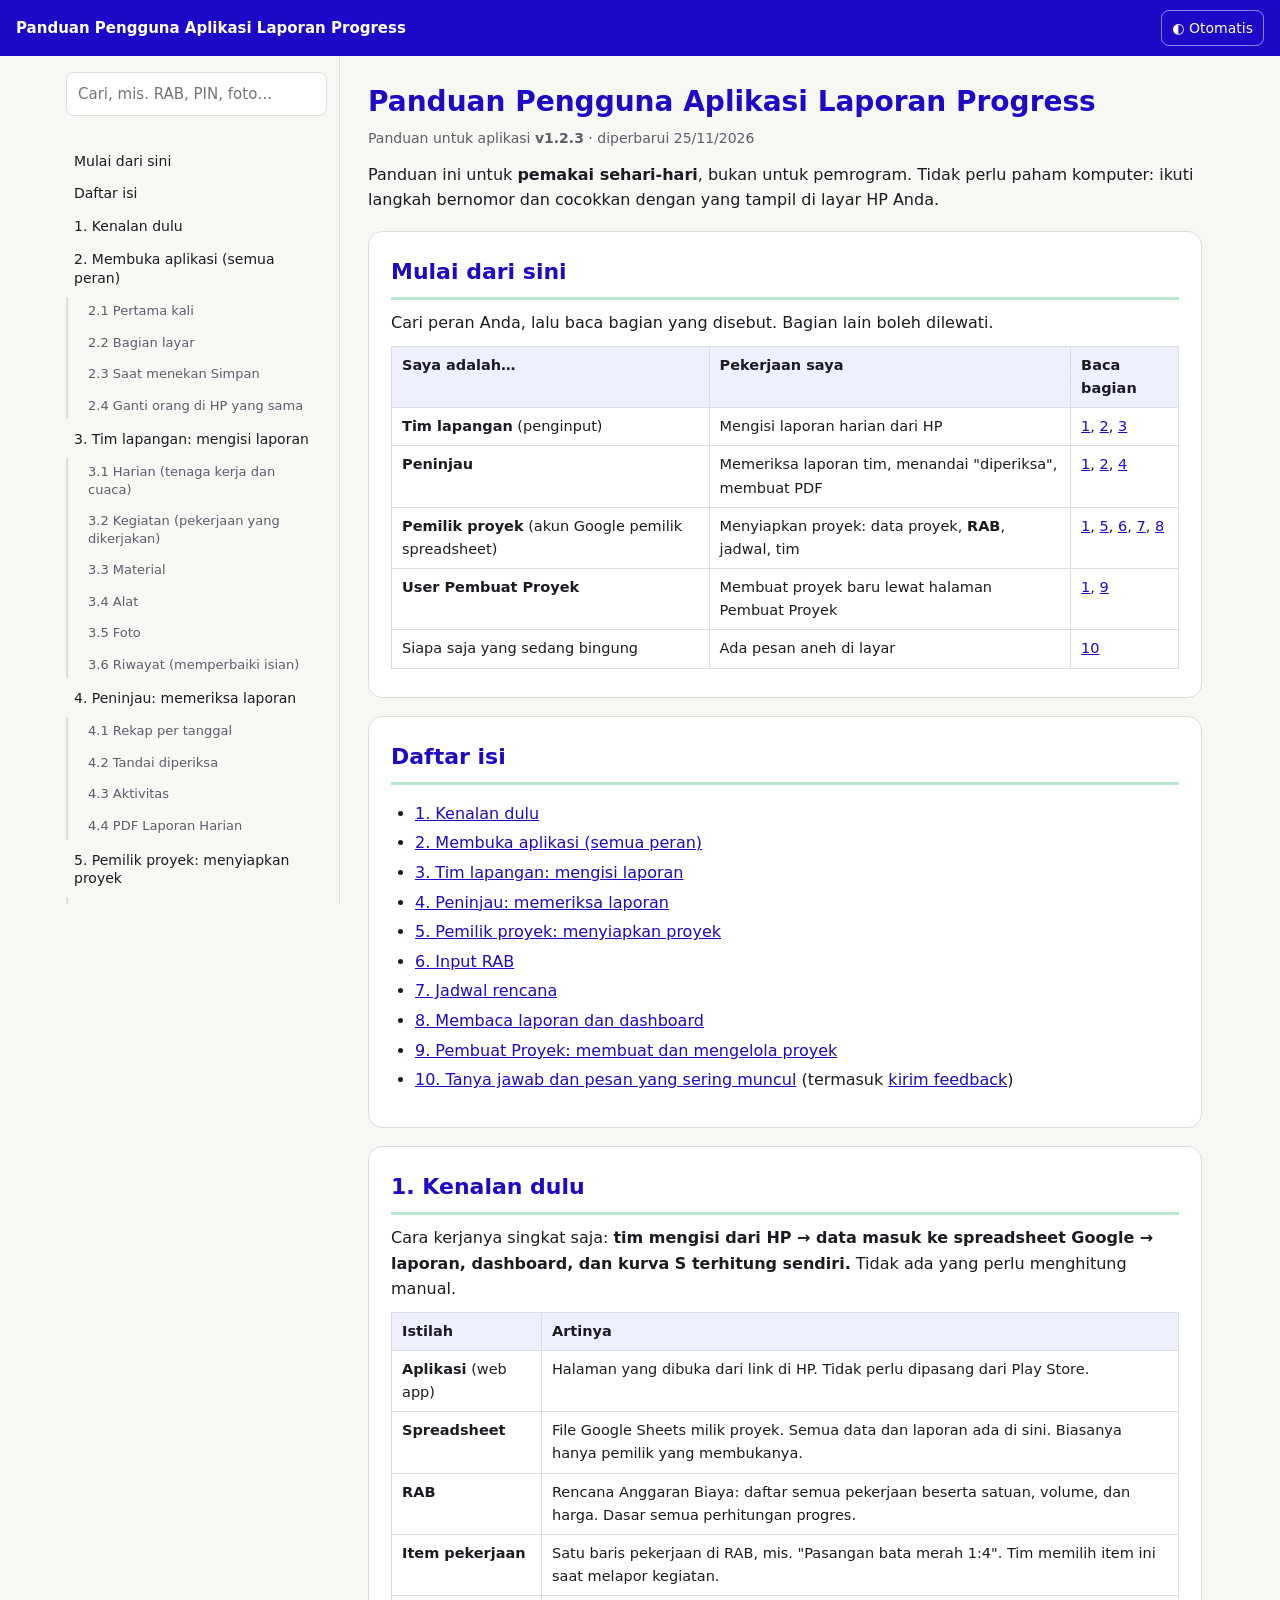
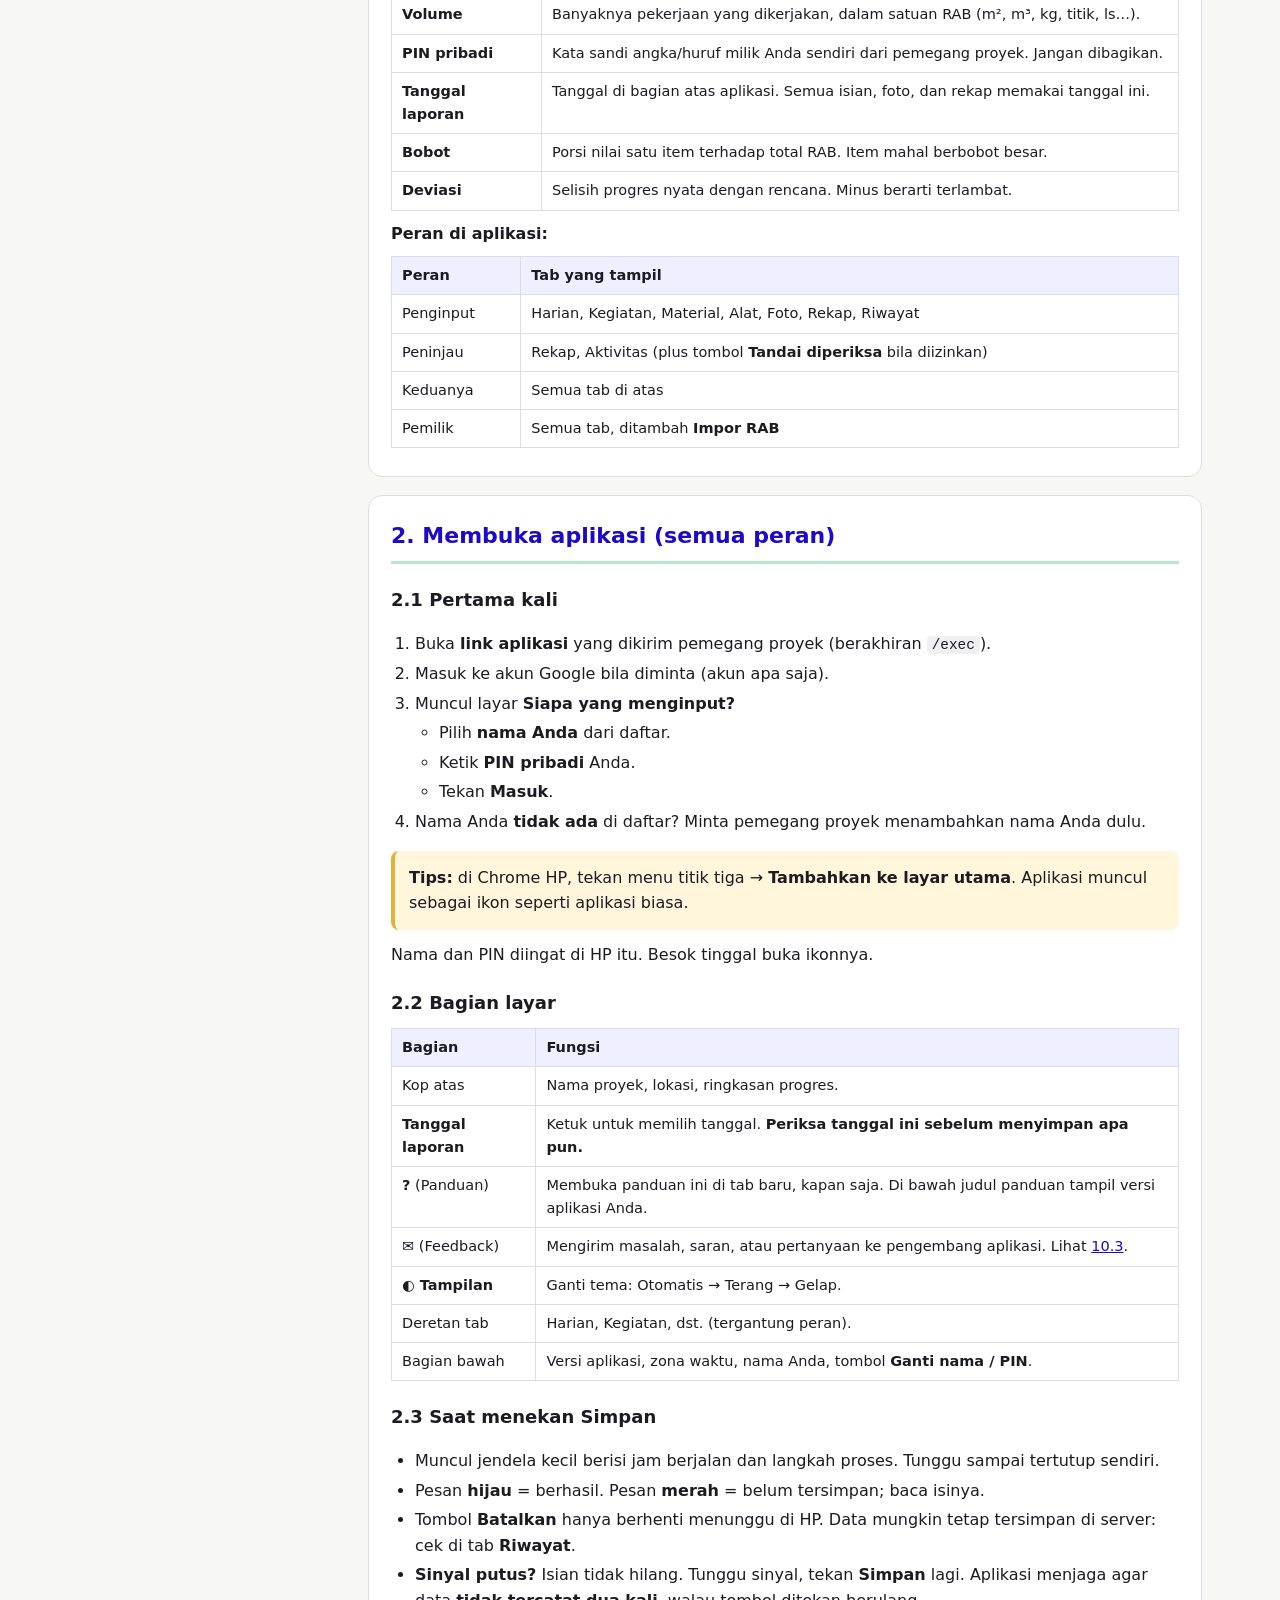
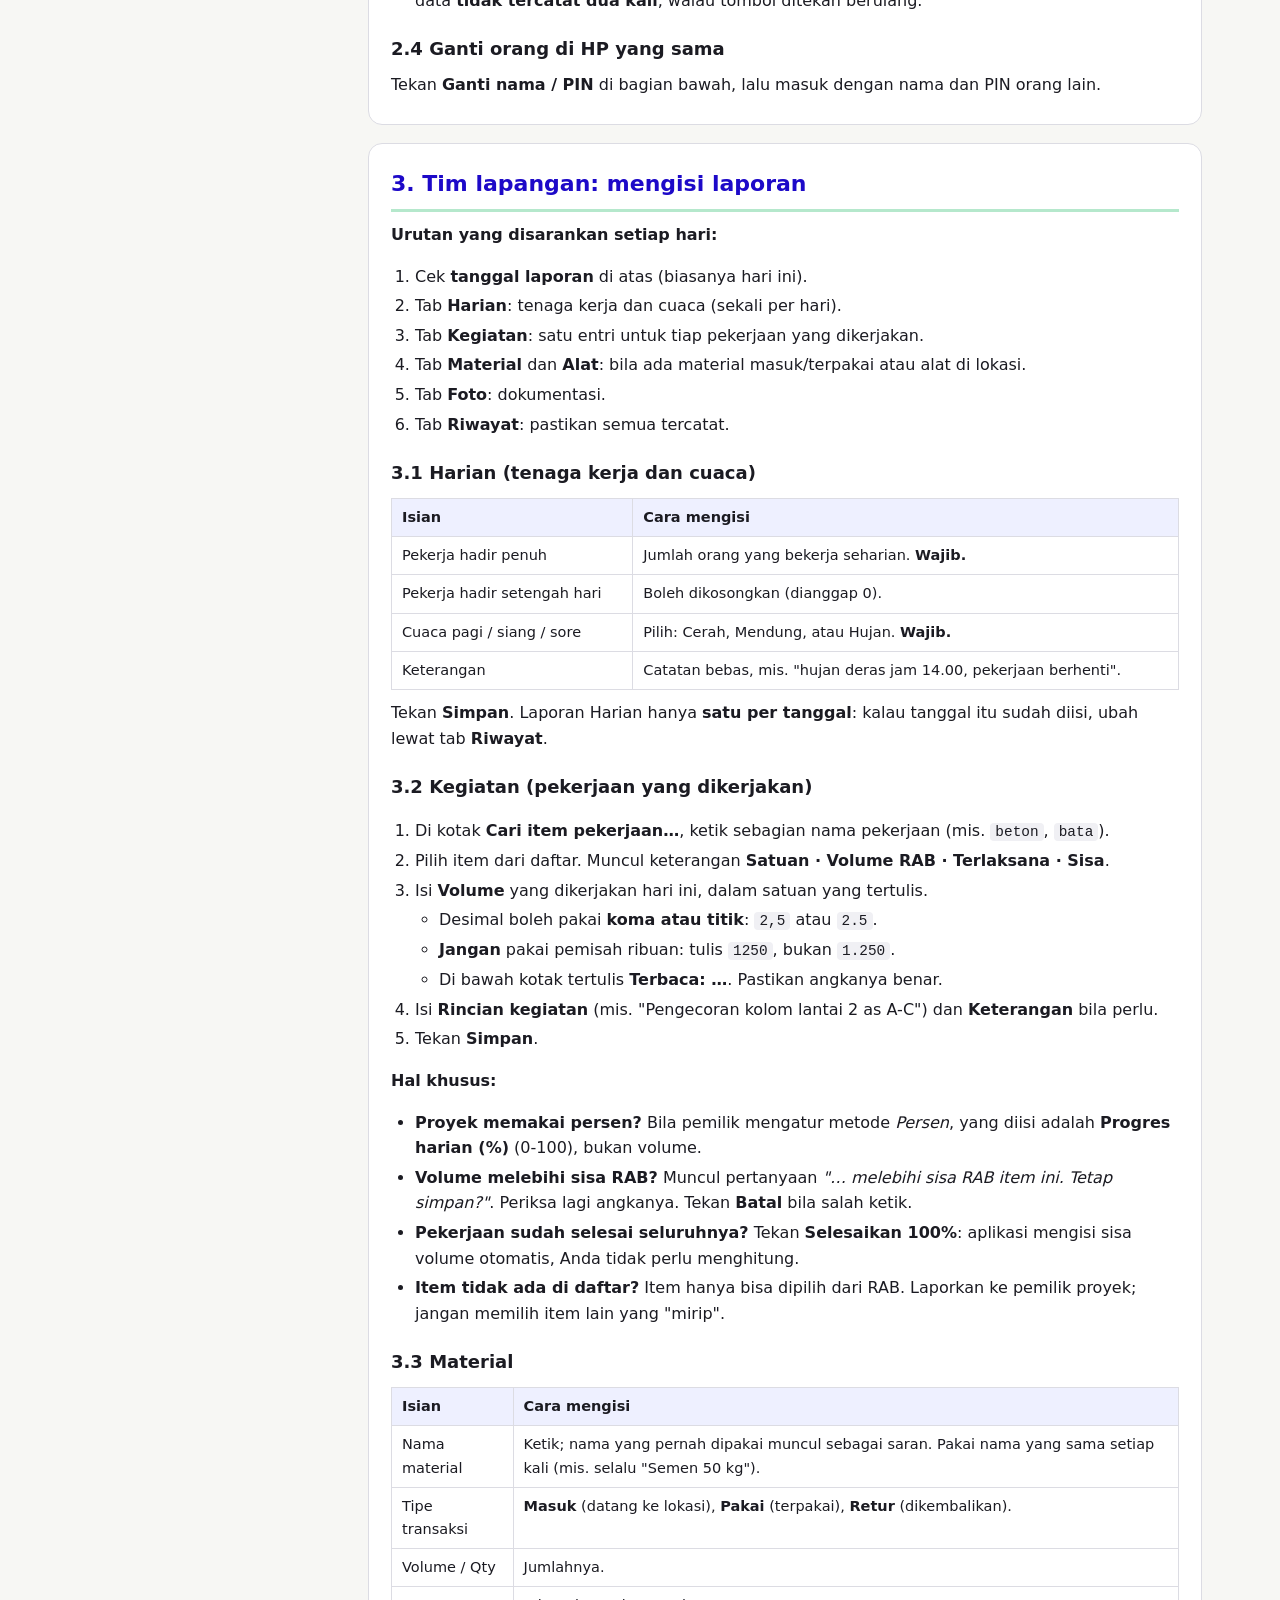
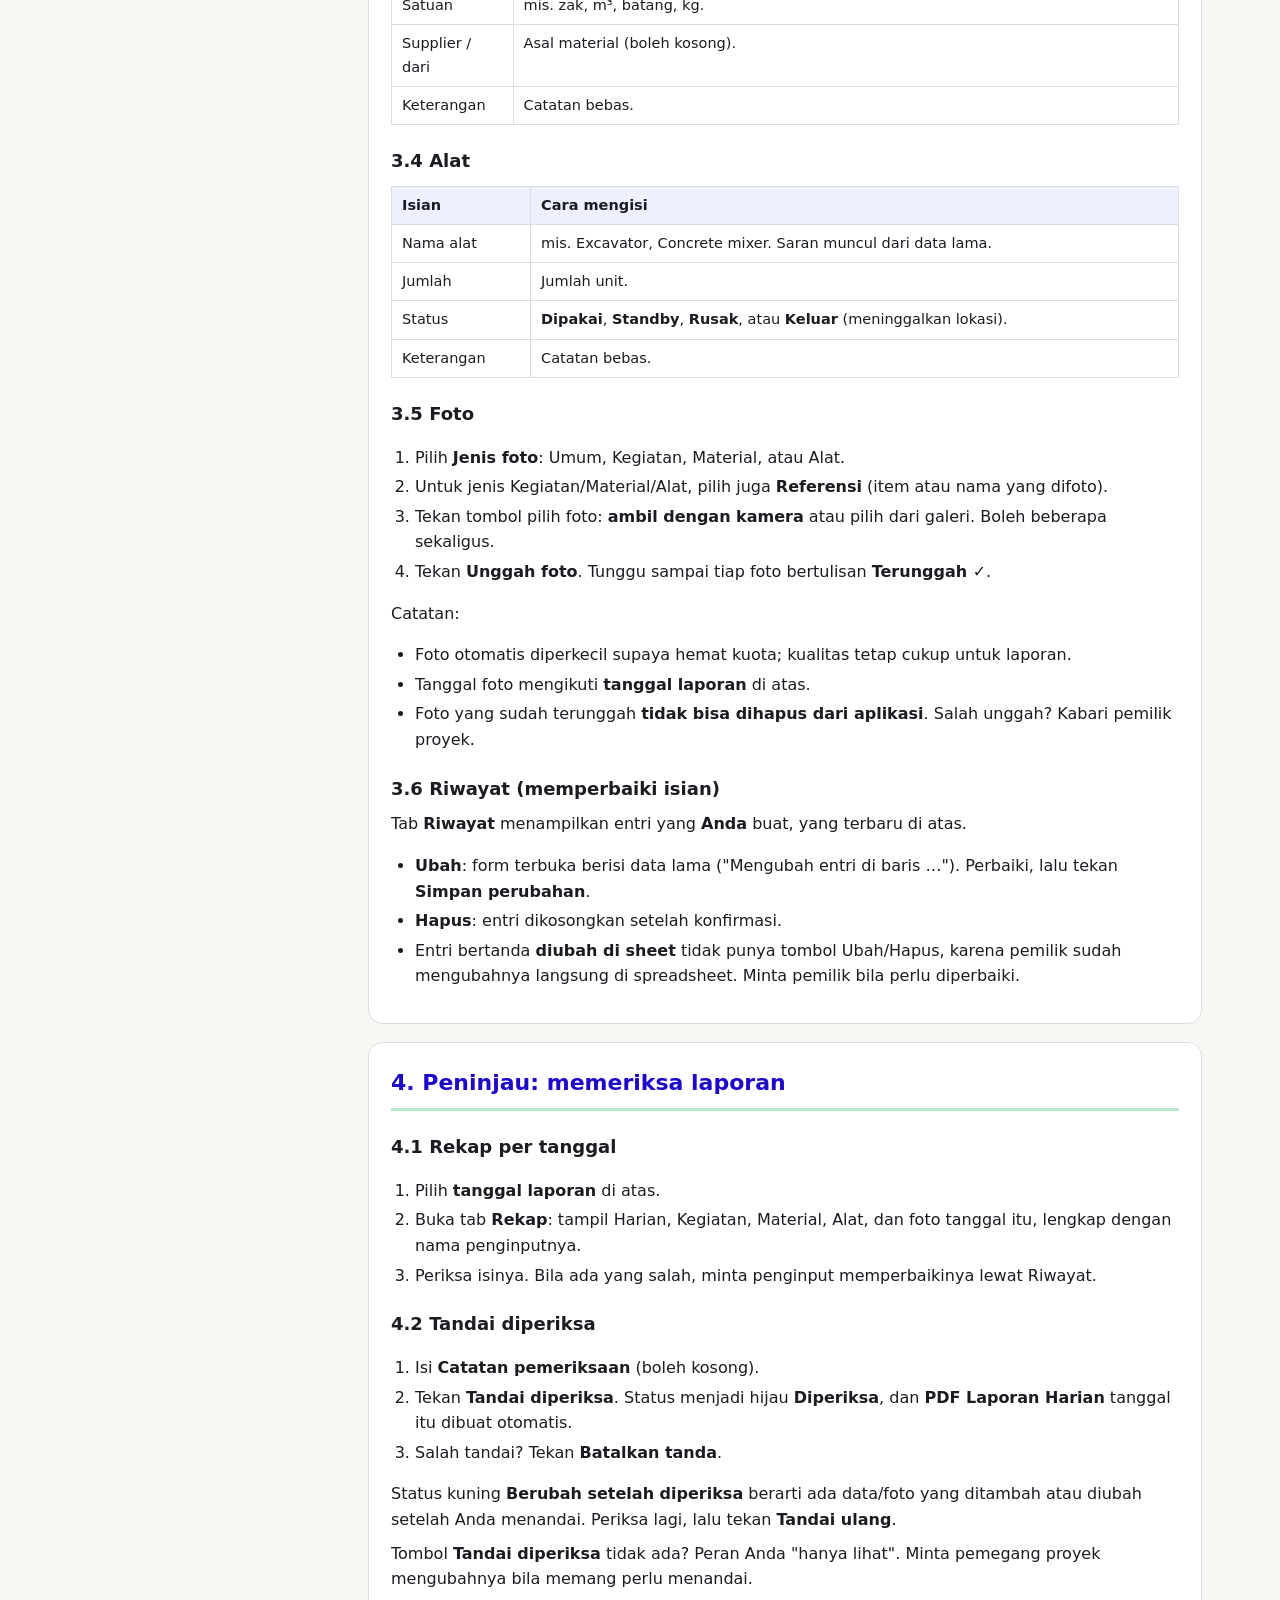
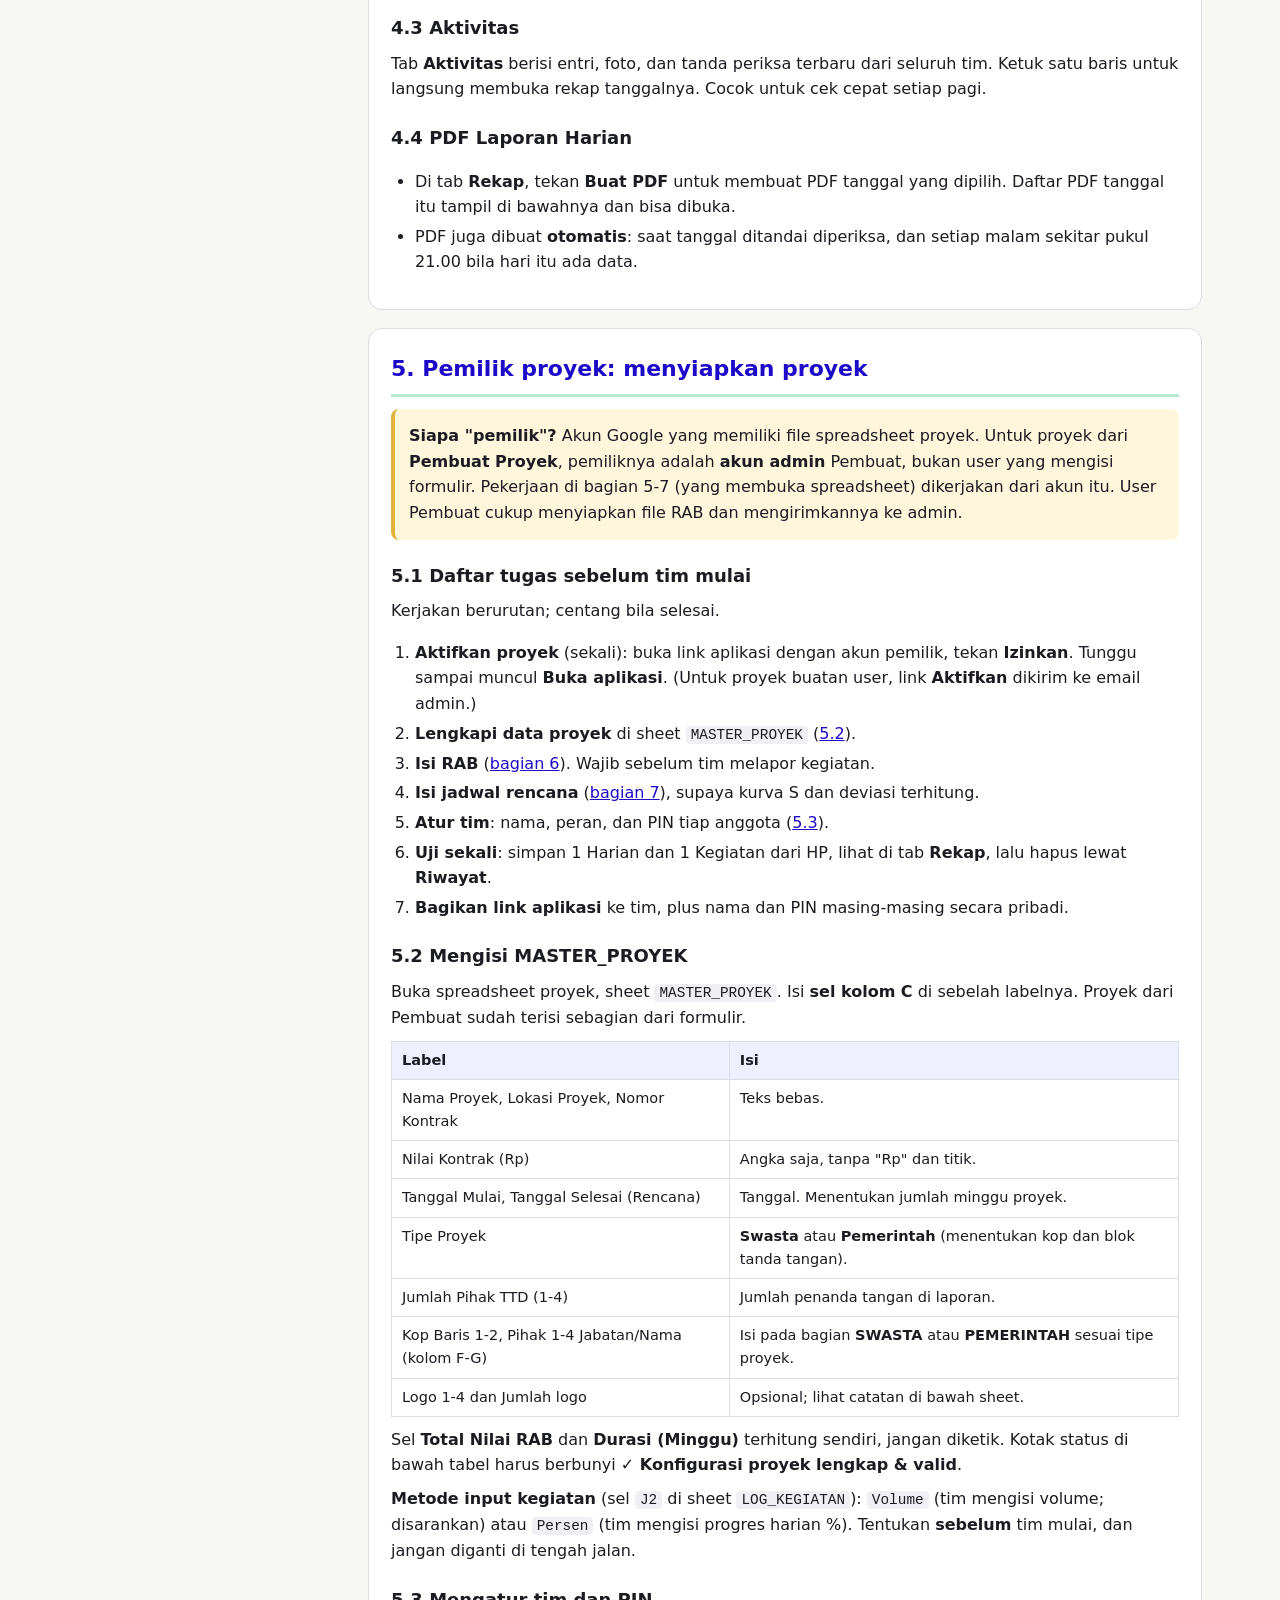
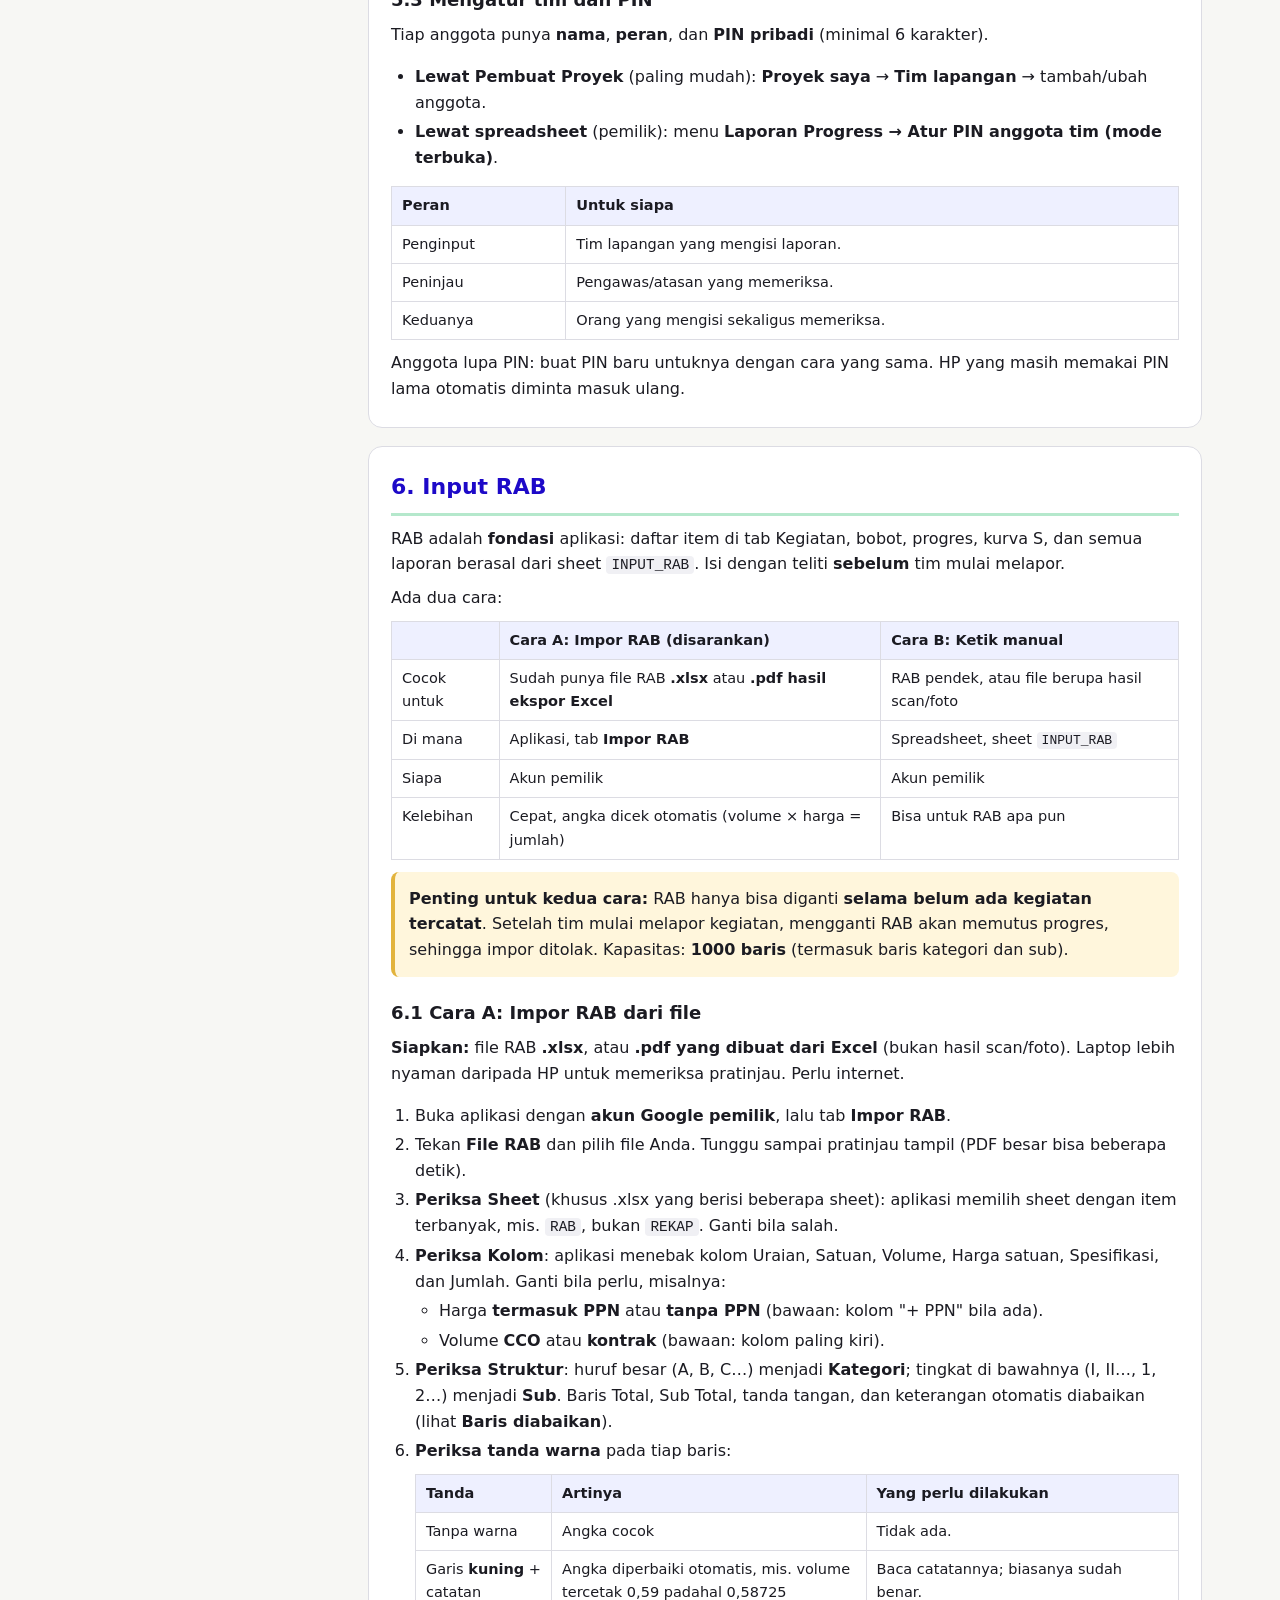
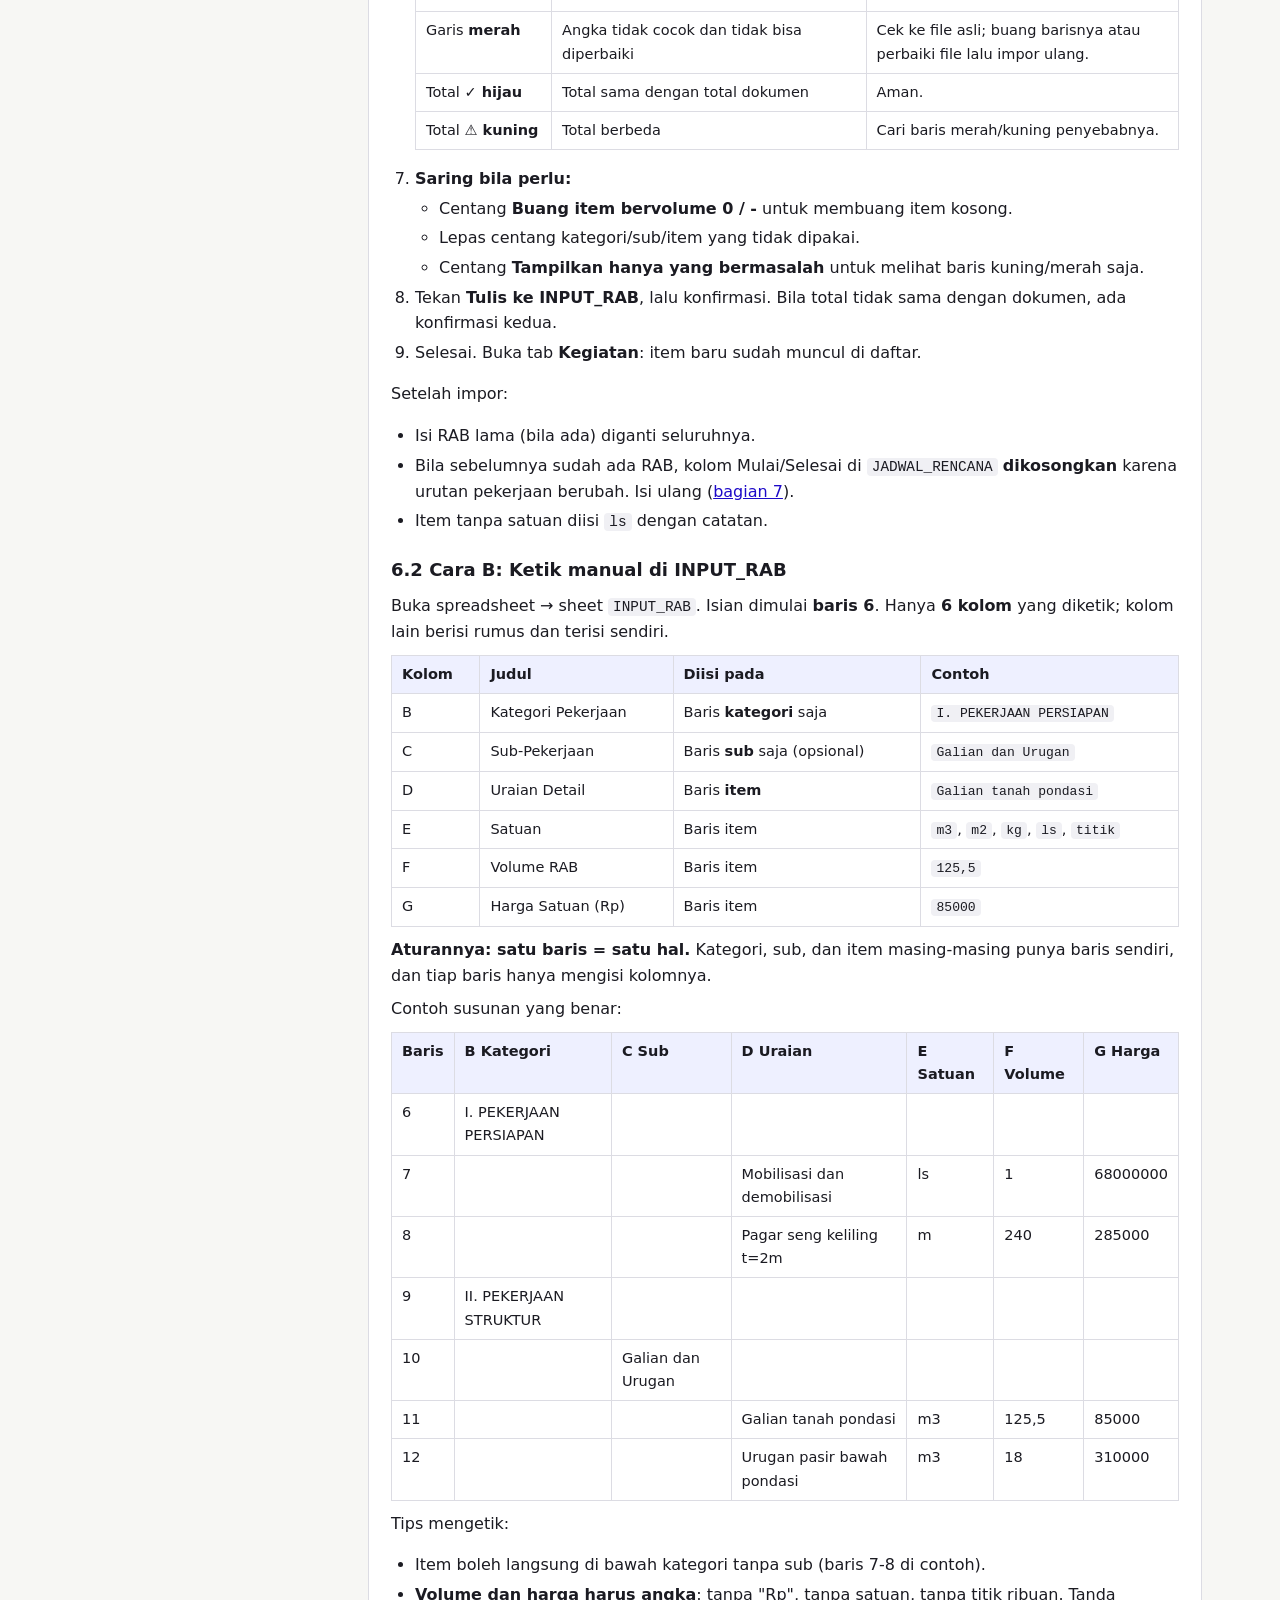
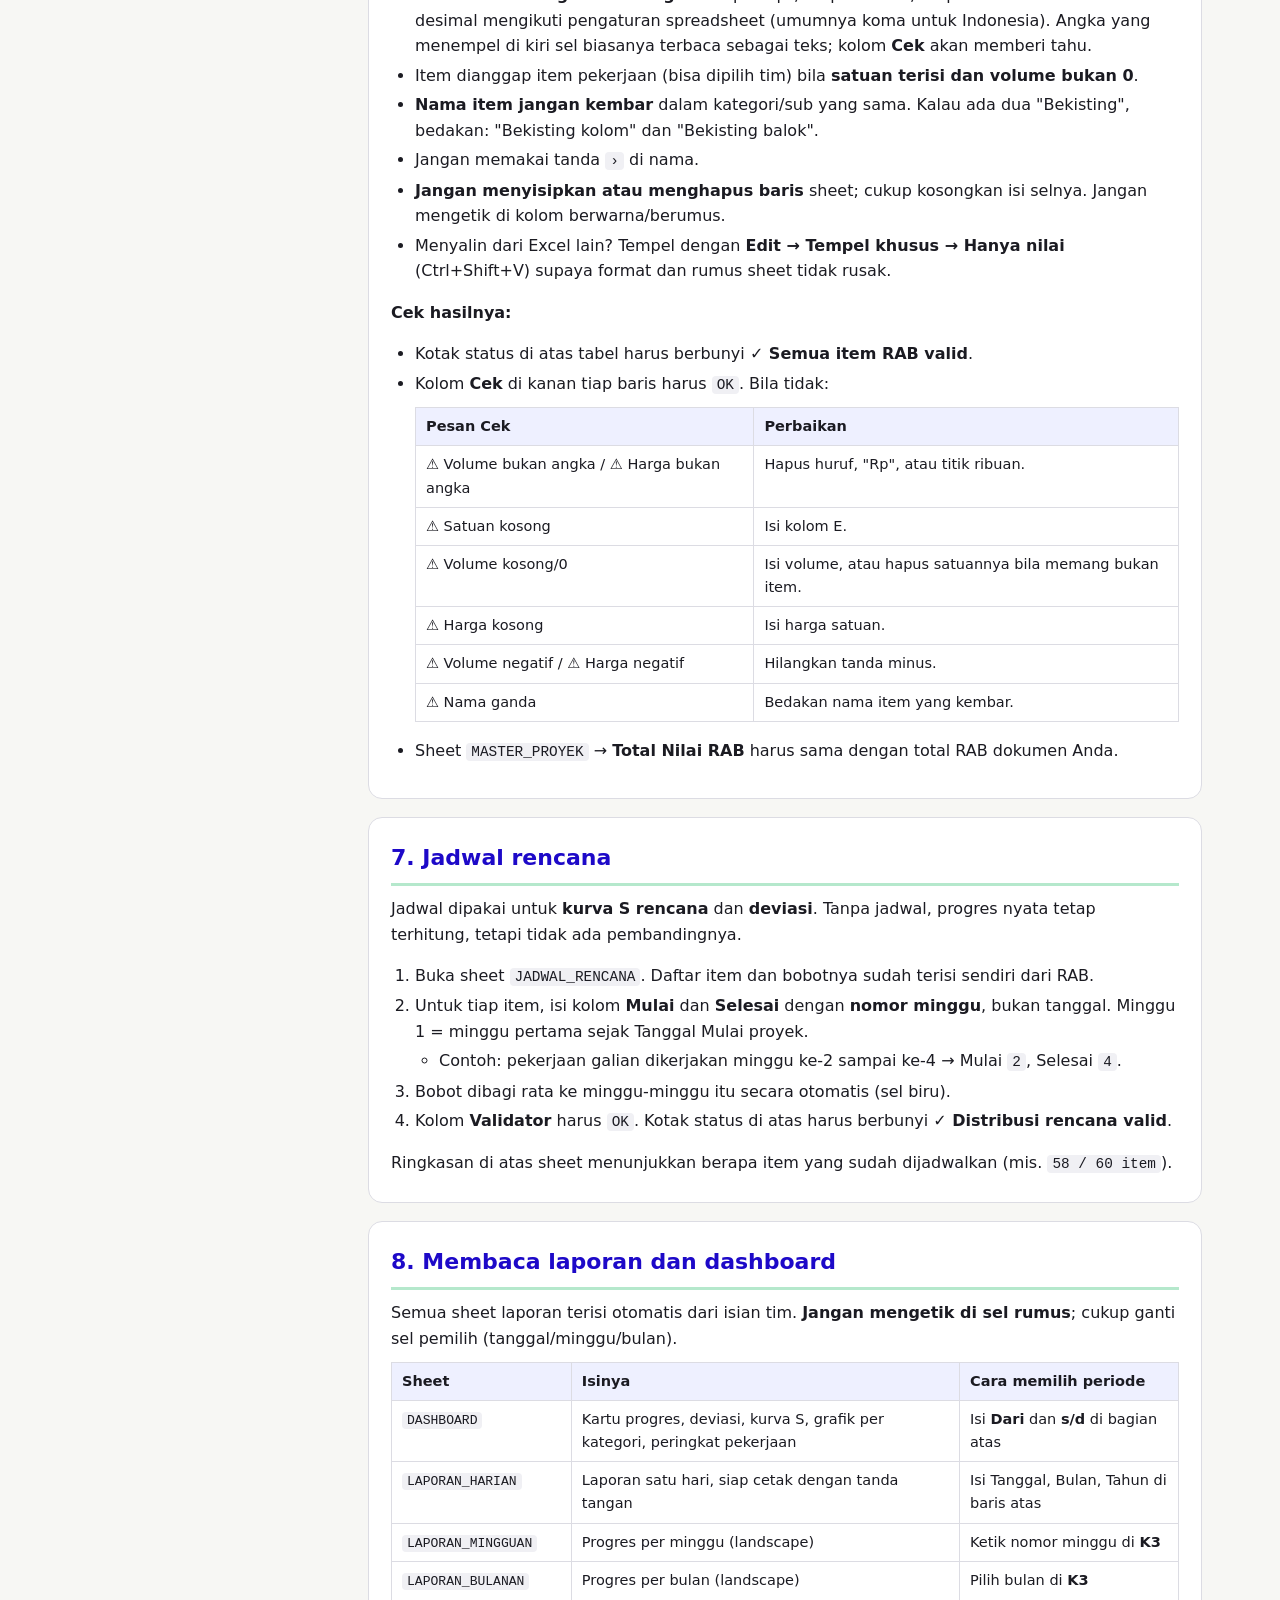
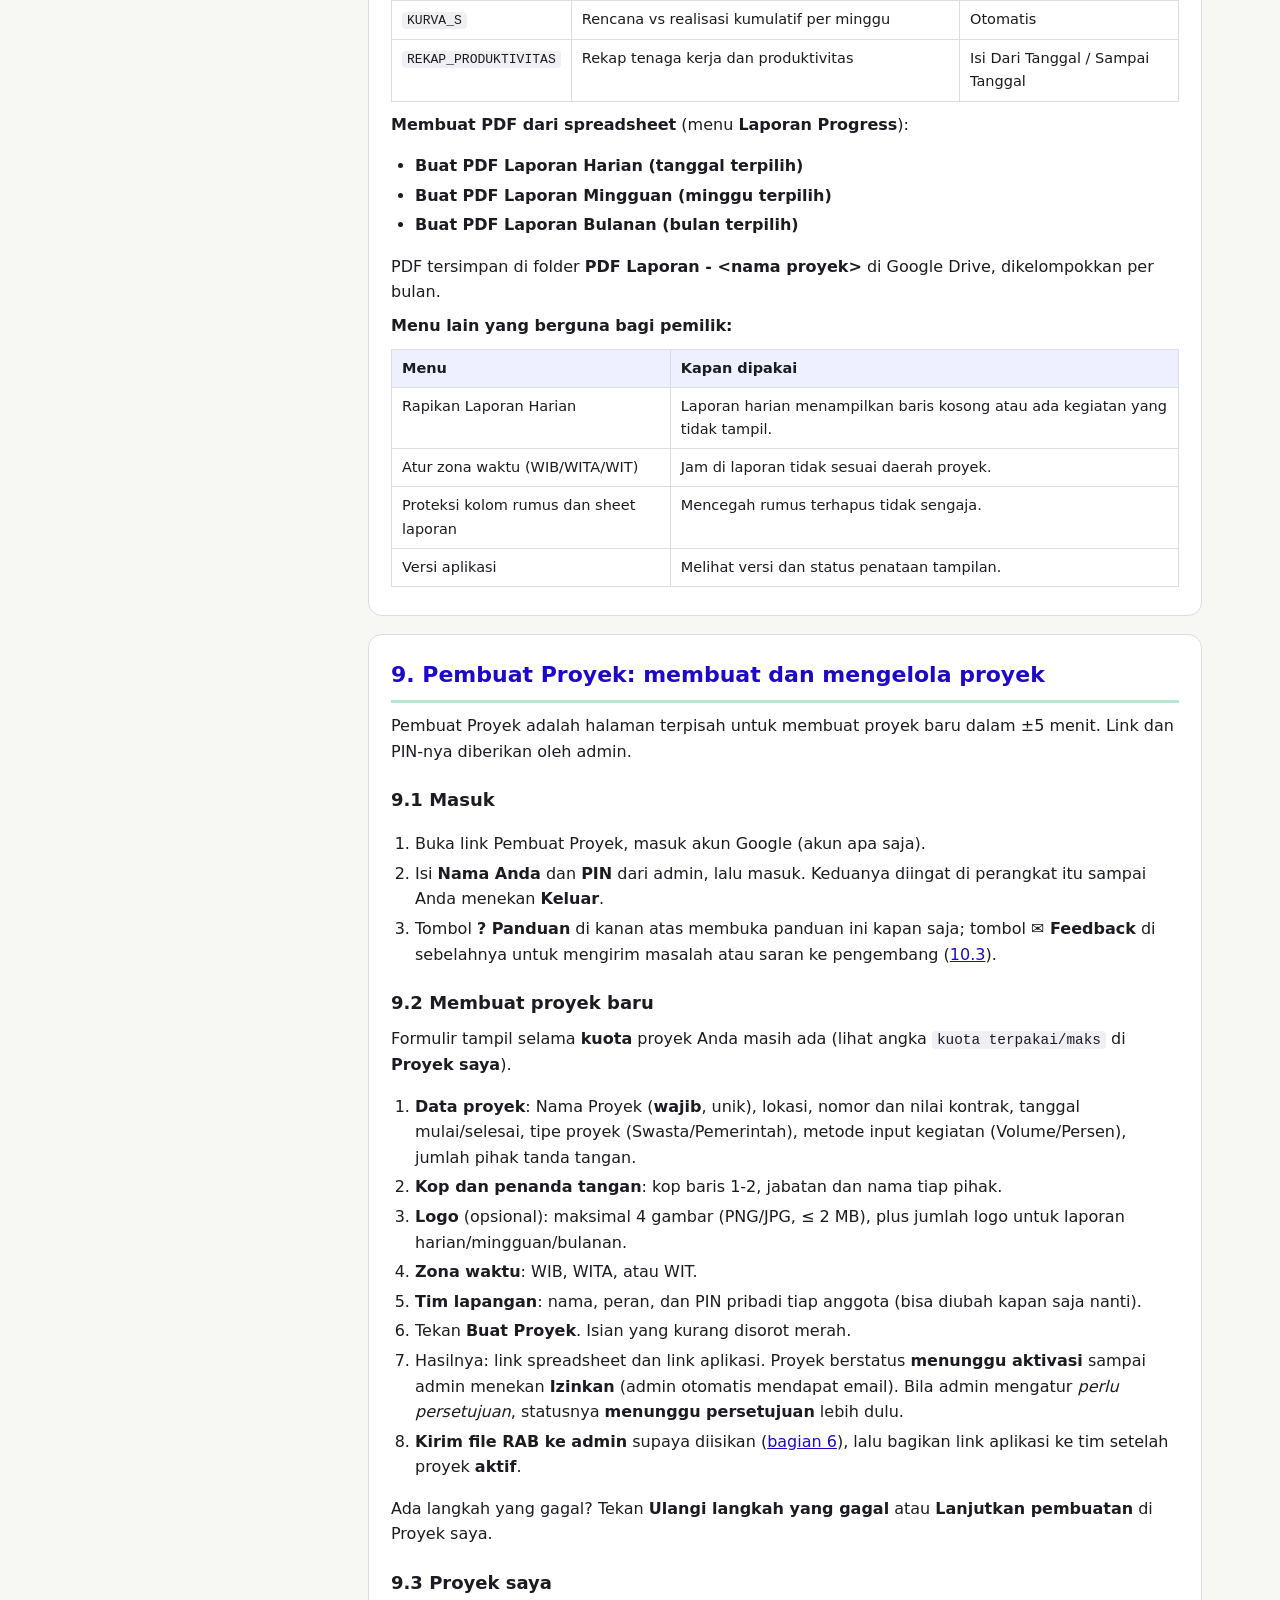
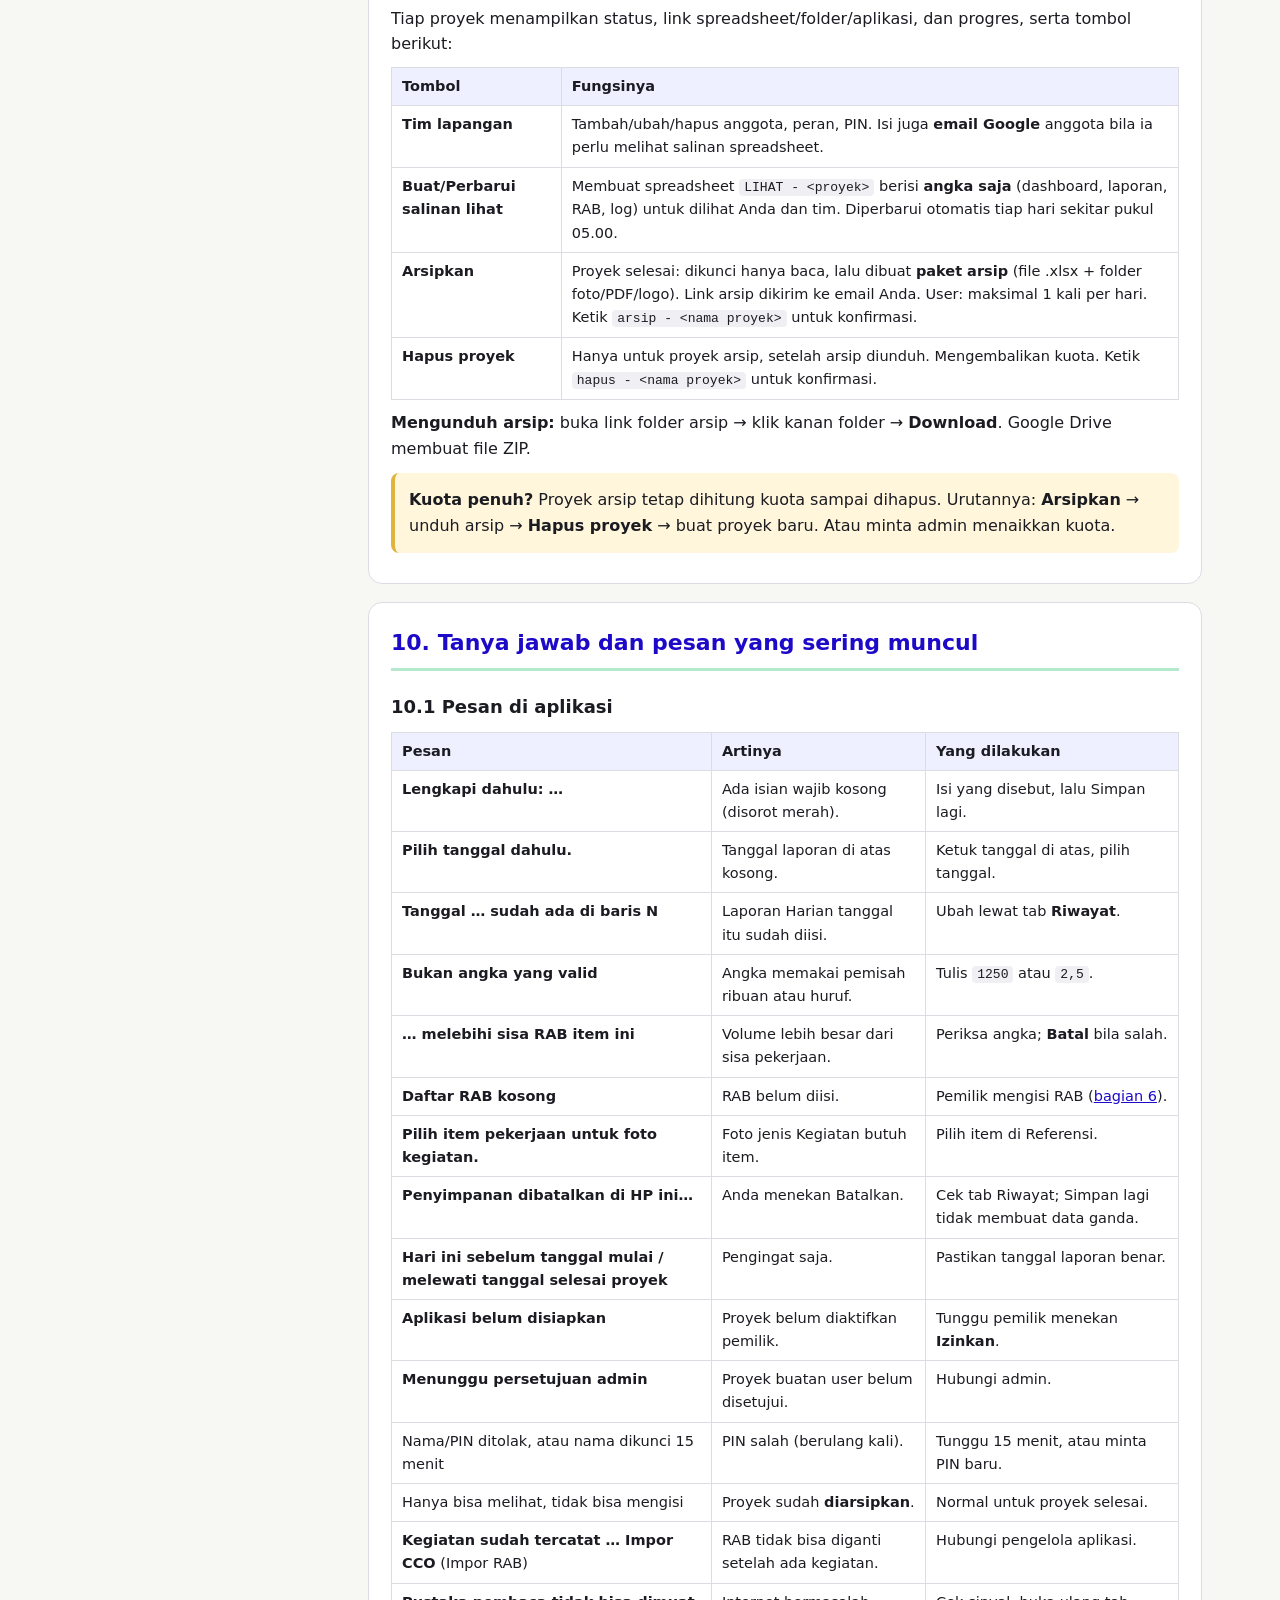
==== commit 8ab7c9fb: "Panduan Aplikasi Laporan Progress: cap versi v1.2.3 Co-Authored-By: Claude Opus 5.5 <noreply@anthrop" ====
--- a/progress-report/panduan/index.html
+++ b/progress-report/panduan/index.html
@@ -44,6 +44,8 @@
 table{border-collapse:collapse;width:100%;font-size:14.5px}
 th,td{border:1px solid var(--line);padding:7px 10px;text-align:left;vertical-align:top}
 th{background:var(--soft);font-weight:600}
+.versi{font-size:14px;color:var(--muted);margin:0 0 12px}
+.versi.beda{background:var(--warn);border-left:4px solid #e2b33c;padding:8px 12px;border-radius:8px;color:var(--text)}
 mark{background:#ffe27a;color:#000;border-radius:2px}
 #atas{position:fixed;right:16px;bottom:16px;z-index:20;border:none;background:var(--bar);color:#fff;border-radius:50%;width:46px;height:46px;font-size:20px;box-shadow:0 2px 8px rgba(0,0,0,.25);cursor:pointer;display:none}
 #tutup{display:none}
@@ -67,11 +69,12 @@
 <button type="button" id="tutup" class="tutup">✕ Tutup menu</button>
 <input id="cari" type="search" placeholder="Cari, mis. RAB, PIN, foto…" aria-label="Cari di panduan">
 <div class="hasil" id="hasil" aria-live="polite"></div>
-<ul><li><a href="#mulai-dari-sini">Mulai dari sini</a></li><li><a href="#daftar-isi">Daftar isi</a></li><li><a href="#1-kenalan-dulu">1. Kenalan dulu</a></li><li><a href="#2-membuka-aplikasi-semua-peran">2. Membuka aplikasi (semua peran)</a><ul><li><a href="#21-pertama-kali">2.1 Pertama kali</a></li><li><a href="#22-bagian-layar">2.2 Bagian layar</a></li><li><a href="#23-saat-menekan-simpan">2.3 Saat menekan Simpan</a></li><li><a href="#24-ganti-orang-di-hp-yang-sama">2.4 Ganti orang di HP yang sama</a></li></ul></li><li><a href="#3-tim-lapangan-mengisi-laporan">3. Tim lapangan: mengisi laporan</a><ul><li><a href="#31-harian-tenaga-kerja-dan-cuaca">3.1 Harian (tenaga kerja dan cuaca)</a></li><li><a href="#32-kegiatan-pekerjaan-yang-dikerjakan">3.2 Kegiatan (pekerjaan yang dikerjakan)</a></li><li><a href="#33-material">3.3 Material</a></li><li><a href="#34-alat">3.4 Alat</a></li><li><a href="#35-foto">3.5 Foto</a></li><li><a href="#36-riwayat-memperbaiki-isian">3.6 Riwayat (memperbaiki isian)</a></li></ul></li><li><a href="#4-peninjau-memeriksa-laporan">4. Peninjau: memeriksa laporan</a><ul><li><a href="#41-rekap-per-tanggal">4.1 Rekap per tanggal</a></li><li><a href="#42-tandai-diperiksa">4.2 Tandai diperiksa</a></li><li><a href="#43-aktivitas">4.3 Aktivitas</a></li><li><a href="#44-pdf-laporan-harian">4.4 PDF Laporan Harian</a></li></ul></li><li><a href="#5-pemilik-proyek-menyiapkan-proyek">5. Pemilik proyek: menyiapkan proyek</a><ul><li><a href="#51-daftar-tugas-sebelum-tim-mulai">5.1 Daftar tugas sebelum tim mulai</a></li><li><a href="#52-mengisi-master_proyek">5.2 Mengisi MASTER_PROYEK</a></li><li><a href="#53-mengatur-tim-dan-pin">5.3 Mengatur tim dan PIN</a></li></ul></li><li><a href="#6-input-rab">6. Input RAB</a><ul><li><a href="#61-cara-a-impor-rab-dari-file">6.1 Cara A: Impor RAB dari file</a></li><li><a href="#62-cara-b-ketik-manual-di-input_rab">6.2 Cara B: Ketik manual di INPUT_RAB</a></li></ul></li><li><a href="#7-jadwal-rencana">7. Jadwal rencana</a></li><li><a href="#8-membaca-laporan-dan-dashboard">8. Membaca laporan dan dashboard</a></li><li><a href="#9-pembuat-proyek-membuat-dan-mengelola-proyek">9. Pembuat Proyek: membuat dan mengelola proyek</a><ul><li><a href="#91-masuk">9.1 Masuk</a></li><li><a href="#92-membuat-proyek-baru">9.2 Membuat proyek baru</a></li><li><a href="#93-proyek-saya">9.3 Proyek saya</a></li></ul></li><li><a href="#10-tanya-jawab-dan-pesan-yang-sering-muncul">10. Tanya jawab dan pesan yang sering muncul</a><ul><li><a href="#101-pesan-di-aplikasi">10.1 Pesan di aplikasi</a></li><li><a href="#102-pertanyaan-umum">10.2 Pertanyaan umum</a></li></ul></li></ul>
+<ul><li><a href="#mulai-dari-sini">Mulai dari sini</a></li><li><a href="#daftar-isi">Daftar isi</a></li><li><a href="#1-kenalan-dulu">1. Kenalan dulu</a></li><li><a href="#2-membuka-aplikasi-semua-peran">2. Membuka aplikasi (semua peran)</a><ul><li><a href="#21-pertama-kali">2.1 Pertama kali</a></li><li><a href="#22-bagian-layar">2.2 Bagian layar</a></li><li><a href="#23-saat-menekan-simpan">2.3 Saat menekan Simpan</a></li><li><a href="#24-ganti-orang-di-hp-yang-sama">2.4 Ganti orang di HP yang sama</a></li></ul></li><li><a href="#3-tim-lapangan-mengisi-laporan">3. Tim lapangan: mengisi laporan</a><ul><li><a href="#31-harian-tenaga-kerja-dan-cuaca">3.1 Harian (tenaga kerja dan cuaca)</a></li><li><a href="#32-kegiatan-pekerjaan-yang-dikerjakan">3.2 Kegiatan (pekerjaan yang dikerjakan)</a></li><li><a href="#33-material">3.3 Material</a></li><li><a href="#34-alat">3.4 Alat</a></li><li><a href="#35-foto">3.5 Foto</a></li><li><a href="#36-riwayat-memperbaiki-isian">3.6 Riwayat (memperbaiki isian)</a></li></ul></li><li><a href="#4-peninjau-memeriksa-laporan">4. Peninjau: memeriksa laporan</a><ul><li><a href="#41-rekap-per-tanggal">4.1 Rekap per tanggal</a></li><li><a href="#42-tandai-diperiksa">4.2 Tandai diperiksa</a></li><li><a href="#43-aktivitas">4.3 Aktivitas</a></li><li><a href="#44-pdf-laporan-harian">4.4 PDF Laporan Harian</a></li></ul></li><li><a href="#5-pemilik-proyek-menyiapkan-proyek">5. Pemilik proyek: menyiapkan proyek</a><ul><li><a href="#51-daftar-tugas-sebelum-tim-mulai">5.1 Daftar tugas sebelum tim mulai</a></li><li><a href="#52-mengisi-master_proyek">5.2 Mengisi MASTER_PROYEK</a></li><li><a href="#53-mengatur-tim-dan-pin">5.3 Mengatur tim dan PIN</a></li></ul></li><li><a href="#6-input-rab">6. Input RAB</a><ul><li><a href="#61-cara-a-impor-rab-dari-file">6.1 Cara A: Impor RAB dari file</a></li><li><a href="#62-cara-b-ketik-manual-di-input_rab">6.2 Cara B: Ketik manual di INPUT_RAB</a></li></ul></li><li><a href="#7-jadwal-rencana">7. Jadwal rencana</a></li><li><a href="#8-membaca-laporan-dan-dashboard">8. Membaca laporan dan dashboard</a></li><li><a href="#9-pembuat-proyek-membuat-dan-mengelola-proyek">9. Pembuat Proyek: membuat dan mengelola proyek</a><ul><li><a href="#91-masuk">9.1 Masuk</a></li><li><a href="#92-membuat-proyek-baru">9.2 Membuat proyek baru</a></li><li><a href="#93-proyek-saya">9.3 Proyek saya</a></li></ul></li><li><a href="#10-tanya-jawab-dan-pesan-yang-sering-muncul">10. Tanya jawab dan pesan yang sering muncul</a><ul><li><a href="#101-pesan-di-aplikasi">10.1 Pesan di aplikasi</a></li><li><a href="#102-pertanyaan-umum">10.2 Pertanyaan umum</a></li><li><a href="#103-kirim-feedback-ke-pengembang">10.3 Kirim feedback ke pengembang</a></li></ul></li></ul>
 </nav>
 <main>
 <header class="intro">
 <h1 id="panduan-pengguna-aplikasi-laporan-progress">Panduan Pengguna Aplikasi Laporan Progress</h1>
+<p class="versi" id="versi" data-v="1.2.3">Panduan untuk aplikasi <b>v1.2.3</b> · diperbarui 25/11/2026<span id="versi-anda"></span></p>
 <p>Panduan ini untuk <strong>pemakai sehari-hari</strong>, bukan untuk pemrogram. Tidak perlu paham komputer: ikuti langkah bernomor dan cocokkan dengan yang tampil di layar HP Anda.</p>
 </header>
 <section data-id="mulai-dari-sini">
@@ -81,7 +84,7 @@
 </section>
 <section data-id="daftar-isi">
 <h2 id="daftar-isi">Daftar isi</h2>
-<ul><li><a href="#1-kenalan-dulu">1. Kenalan dulu</a></li><li><a href="#2-membuka-aplikasi-semua-peran">2. Membuka aplikasi (semua peran)</a></li><li><a href="#3-tim-lapangan-mengisi-laporan">3. Tim lapangan: mengisi laporan</a></li><li><a href="#4-peninjau-memeriksa-laporan">4. Peninjau: memeriksa laporan</a></li><li><a href="#5-pemilik-proyek-menyiapkan-proyek">5. Pemilik proyek: menyiapkan proyek</a></li><li><a href="#6-input-rab">6. Input RAB</a></li><li><a href="#7-jadwal-rencana">7. Jadwal rencana</a></li><li><a href="#8-membaca-laporan-dan-dashboard">8. Membaca laporan dan dashboard</a></li><li><a href="#9-pembuat-proyek-membuat-dan-mengelola-proyek">9. Pembuat Proyek: membuat dan mengelola proyek</a></li><li><a href="#10-tanya-jawab-dan-pesan-yang-sering-muncul">10. Tanya jawab dan pesan yang sering muncul</a></li></ul>
+<ul><li><a href="#1-kenalan-dulu">1. Kenalan dulu</a></li><li><a href="#2-membuka-aplikasi-semua-peran">2. Membuka aplikasi (semua peran)</a></li><li><a href="#3-tim-lapangan-mengisi-laporan">3. Tim lapangan: mengisi laporan</a></li><li><a href="#4-peninjau-memeriksa-laporan">4. Peninjau: memeriksa laporan</a></li><li><a href="#5-pemilik-proyek-menyiapkan-proyek">5. Pemilik proyek: menyiapkan proyek</a></li><li><a href="#6-input-rab">6. Input RAB</a></li><li><a href="#7-jadwal-rencana">7. Jadwal rencana</a></li><li><a href="#8-membaca-laporan-dan-dashboard">8. Membaca laporan dan dashboard</a></li><li><a href="#9-pembuat-proyek-membuat-dan-mengelola-proyek">9. Pembuat Proyek: membuat dan mengelola proyek</a></li><li><a href="#10-tanya-jawab-dan-pesan-yang-sering-muncul">10. Tanya jawab dan pesan yang sering muncul</a> (termasuk <a href="#103-kirim-feedback-ke-pengembang">kirim feedback</a>)</li></ul>
 </section>
 <section data-id="1-kenalan-dulu">
 <h2 id="1-kenalan-dulu">1. Kenalan dulu</h2>
@@ -98,7 +101,7 @@
 <blockquote><p><strong>Tips:</strong> di Chrome HP, tekan menu titik tiga → <strong>Tambahkan ke layar utama</strong>. Aplikasi muncul sebagai ikon seperti aplikasi biasa.</p></blockquote>
 <p>Nama dan PIN diingat di HP itu. Besok tinggal buka ikonnya.</p>
 <h3 id="22-bagian-layar">2.2 Bagian layar</h3>
-<div class="tbl"><table><thead><tr><th>Bagian</th><th>Fungsi</th></tr></thead><tbody><tr><td>Kop atas</td><td>Nama proyek, lokasi, ringkasan progres.</td></tr><tr><td><strong>Tanggal laporan</strong></td><td>Ketuk untuk memilih tanggal. <strong>Periksa tanggal ini sebelum menyimpan apa pun.</strong></td></tr><tr><td><strong>?</strong> (Panduan)</td><td>Membuka panduan ini di tab baru, kapan saja.</td></tr><tr><td><strong>◐ Tampilan</strong></td><td>Ganti tema: Otomatis → Terang → Gelap.</td></tr><tr><td>Deretan tab</td><td>Harian, Kegiatan, dst. (tergantung peran).</td></tr><tr><td>Bagian bawah</td><td>Versi aplikasi, zona waktu, nama Anda, tombol <strong>Ganti nama / PIN</strong>.</td></tr></tbody></table></div>
+<div class="tbl"><table><thead><tr><th>Bagian</th><th>Fungsi</th></tr></thead><tbody><tr><td>Kop atas</td><td>Nama proyek, lokasi, ringkasan progres.</td></tr><tr><td><strong>Tanggal laporan</strong></td><td>Ketuk untuk memilih tanggal. <strong>Periksa tanggal ini sebelum menyimpan apa pun.</strong></td></tr><tr><td><strong>?</strong> (Panduan)</td><td>Membuka panduan ini di tab baru, kapan saja. Di bawah judul panduan tampil versi aplikasi Anda.</td></tr><tr><td><strong>✉</strong> (Feedback)</td><td>Mengirim masalah, saran, atau pertanyaan ke pengembang aplikasi. Lihat <a href="#103-kirim-feedback-ke-pengembang">10.3</a>.</td></tr><tr><td><strong>◐ Tampilan</strong></td><td>Ganti tema: Otomatis → Terang → Gelap.</td></tr><tr><td>Deretan tab</td><td>Harian, Kegiatan, dst. (tergantung peran).</td></tr><tr><td>Bagian bawah</td><td>Versi aplikasi, zona waktu, nama Anda, tombol <strong>Ganti nama / PIN</strong>.</td></tr></tbody></table></div>
 <h3 id="23-saat-menekan-simpan">2.3 Saat menekan Simpan</h3>
 <ul><li>Muncul jendela kecil berisi jam berjalan dan langkah proses. Tunggu sampai tertutup sendiri.</li><li>Pesan <strong>hijau</strong> = berhasil. Pesan <strong>merah</strong> = belum tersimpan; baca isinya.</li><li>Tombol <strong>Batalkan</strong> hanya berhenti menunggu di HP. Data mungkin tetap tersimpan di server: cek di tab <strong>Riwayat</strong>.</li><li><strong>Sinyal putus?</strong> Isian tidak hilang. Tunggu sinyal, tekan <strong>Simpan</strong> lagi. Aplikasi menjaga agar data <strong>tidak tercatat dua kali</strong>, walau tombol ditekan berulang.</li></ul>
 <h3 id="24-ganti-orang-di-hp-yang-sama">2.4 Ganti orang di HP yang sama</h3>
@@ -207,7 +210,7 @@
 <h2 id="9-pembuat-proyek-membuat-dan-mengelola-proyek">9. Pembuat Proyek: membuat dan mengelola proyek</h2>
 <p>Pembuat Proyek adalah halaman terpisah untuk membuat proyek baru dalam ±5 menit. Link dan PIN-nya diberikan oleh admin.</p>
 <h3 id="91-masuk">9.1 Masuk</h3>
-<ol><li>Buka link Pembuat Proyek, masuk akun Google (akun apa saja).</li><li>Isi <strong>Nama Anda</strong> dan <strong>PIN</strong> dari admin, lalu masuk. Keduanya diingat di perangkat itu sampai Anda menekan <strong>Keluar</strong>.</li><li>Tombol <strong>? Panduan</strong> di kanan atas membuka panduan ini kapan saja.</li></ol>
+<ol><li>Buka link Pembuat Proyek, masuk akun Google (akun apa saja).</li><li>Isi <strong>Nama Anda</strong> dan <strong>PIN</strong> dari admin, lalu masuk. Keduanya diingat di perangkat itu sampai Anda menekan <strong>Keluar</strong>.</li><li>Tombol <strong>? Panduan</strong> di kanan atas membuka panduan ini kapan saja; tombol <strong>✉ Feedback</strong> di sebelahnya untuk mengirim masalah atau saran ke pengembang (<a href="#103-kirim-feedback-ke-pengembang">10.3</a>).</li></ol>
 <h3 id="92-membuat-proyek-baru">9.2 Membuat proyek baru</h3>
 <p>Formulir tampil selama <strong>kuota</strong> proyek Anda masih ada (lihat angka <code>kuota terpakai/maks</code> di <strong>Proyek saya</strong>).</p>
 <ol><li><strong>Data proyek</strong>: Nama Proyek (<strong>wajib</strong>, unik), lokasi, nomor dan nilai kontrak, tanggal mulai/selesai, tipe proyek (Swasta/Pemerintah), metode input kegiatan (Volume/Persen), jumlah pihak tanda tangan.</li><li><strong>Kop dan penanda tangan</strong>: kop baris 1-2, jabatan dan nama tiap pihak.</li><li><strong>Logo</strong> (opsional): maksimal 4 gambar (PNG/JPG, ≤ 2 MB), plus jumlah logo untuk laporan harian/mingguan/bulanan.</li><li><strong>Zona waktu</strong>: WIB, WITA, atau WIT.</li><li><strong>Tim lapangan</strong>: nama, peran, dan PIN pribadi tiap anggota (bisa diubah kapan saja nanti).</li><li>Tekan <strong>Buat Proyek</strong>. Isian yang kurang disorot merah.</li><li>Hasilnya: link spreadsheet dan link aplikasi. Proyek berstatus <strong>menunggu aktivasi</strong> sampai admin menekan <strong>Izinkan</strong> (admin otomatis mendapat email). Bila admin mengatur <em>perlu persetujuan</em>, statusnya <strong>menunggu persetujuan</strong> lebih dulu.</li><li><strong>Kirim file RAB ke admin</strong> supaya diisikan (<a href="#6-input-rab">bagian 6</a>), lalu bagikan link aplikasi ke tim setelah proyek <strong>aktif</strong>.</li></ol>
@@ -237,6 +240,11 @@
 <p>Item hanya berasal dari RAB. Hubungi pemilik proyek; perubahan RAB di proyek yang berjalan harus ditangani pengelola aplikasi.</p>
 <h4 id="siapa-yang-bisa-melihat-spreadsheet">Siapa yang bisa melihat spreadsheet?</h4>
 <p>Hanya pemilik. Tim melihat data lewat aplikasi (Rekap) atau <strong>salinan lihat</strong> bila emailnya didaftarkan.</p>
+<h3 id="103-kirim-feedback-ke-pengembang">10.3 Kirim feedback ke pengembang</h3>
+<p>Menemukan masalah, punya saran, atau ada yang membingungkan? Kirim langsung ke pengembang aplikasi.</p>
+<ol><li>Tekan tombol <strong>✉</strong> (layar lebar: <strong>✉ Feedback</strong>) di kanan atas, di aplikasi proyek maupun di Pembuat Proyek.</li><li>Formulir Google terbuka di tab baru. Pilih <strong>Jenis</strong> (Masalah / error, Saran, Pertanyaan) dan tulis <strong>Pesan</strong>. Untuk masalah, tulis langkah yang Anda lakukan dan pesan yang muncul.</li><li>Bagian <strong>Info otomatis</strong> (versi aplikasi, proyek, nama, peran, halaman, perangkat) sudah terisi sendiri. Biarkan saja; info ini membantu pengembang menemukan masalahnya.</li><li>Tekan <strong>Kirim</strong>.</li></ol>
+<p>Isi feedback <strong>hanya bisa dibaca pengembang</strong>: pengirim lain tidak bisa melihat jawaban Anda. Tombol ini tidak muncul bila formulir feedback belum disiapkan.</p>
+<blockquote><p><strong>Versi aplikasi</strong> tertulis di bagian bawah layar aplikasi (mis. <code>v1.2.3</code>) dan di kop Pembuat Proyek. Panduan yang dibuka lewat tombol <strong>?</strong> menampilkan versi aplikasi Anda di bawah judul. Bila tertulis berbeda dengan versi panduan, sebagian tampilan di panduan bisa sedikit berbeda dari layar Anda.</p></blockquote>
 </section>
 </main>
 </div>
@@ -276,6 +284,12 @@
       var a=links[s.getAttribute('data-id')];if(a)a.parentNode.style.display=ok?'':'none';if(ok&&kata){n++;sorot(s,kata);}});
     hasil.textContent=kata?(n?n+' bagian berisi "'+q.value.trim()+'"':'Tidak ditemukan. Coba kata lain.'):'';tandai();}
   q.addEventListener('input',cari);
+  // Tombol Panduan di aplikasi membuka ?v=<versi aplikasi>: tampilkan, dan beri tanda bila versi minor berbeda.
+  var vb=document.getElementById('versi'),va=document.getElementById('versi-anda');
+  var vm=/[?&]v=([0-9]+[.][0-9]+[.][0-9]+)(&|$)/.exec(location.search);
+  if(vb&&va&&vm){var pv=vb.getAttribute('data-v'),av=vm[1],mm=function(s){return s.split('.').slice(0,2).join('.');};
+    va.textContent=' · Versi aplikasi Anda: v'+av;
+    if(mm(av)!==mm(pv)){vb.classList.add('beda');va.textContent+='. Panduan ini ditulis untuk v'+mm(pv)+'.x, jadi sebagian tampilan bisa berbeda.';}}
 })();
 </script>
 </body>
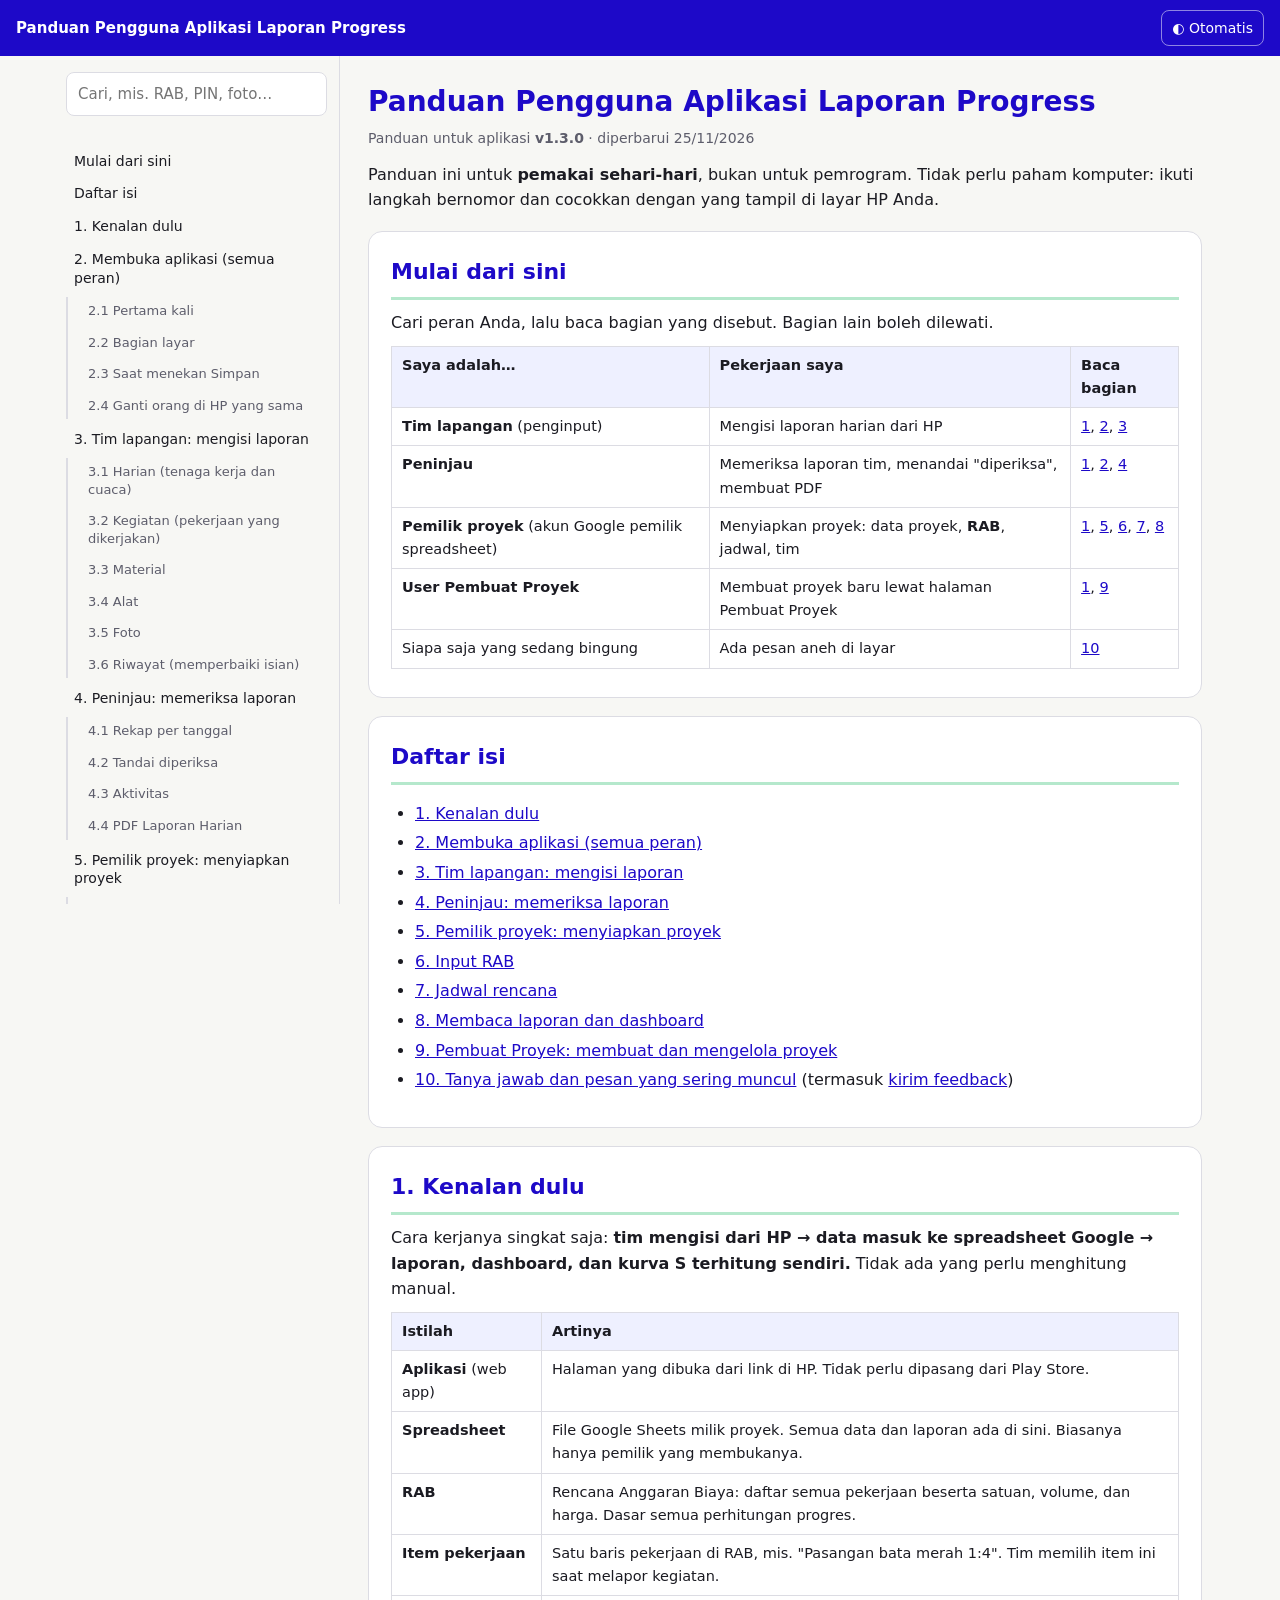
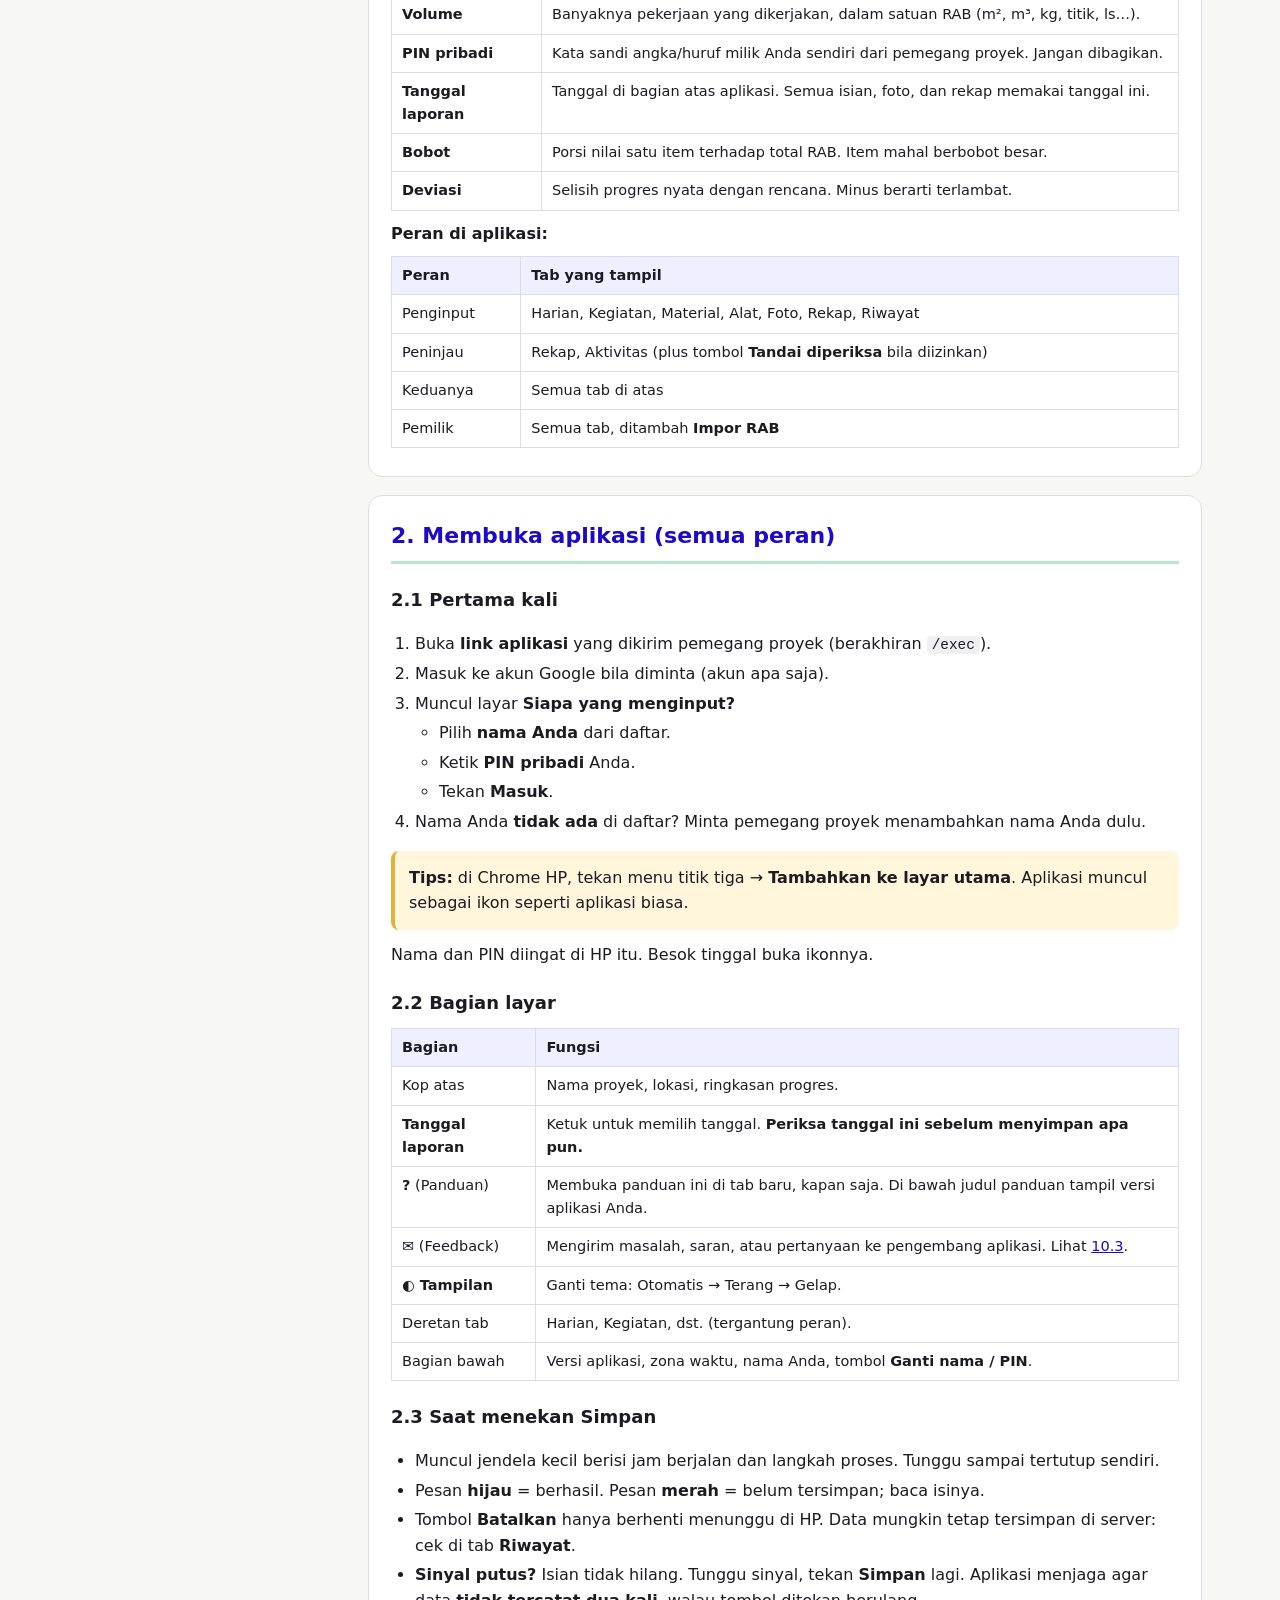
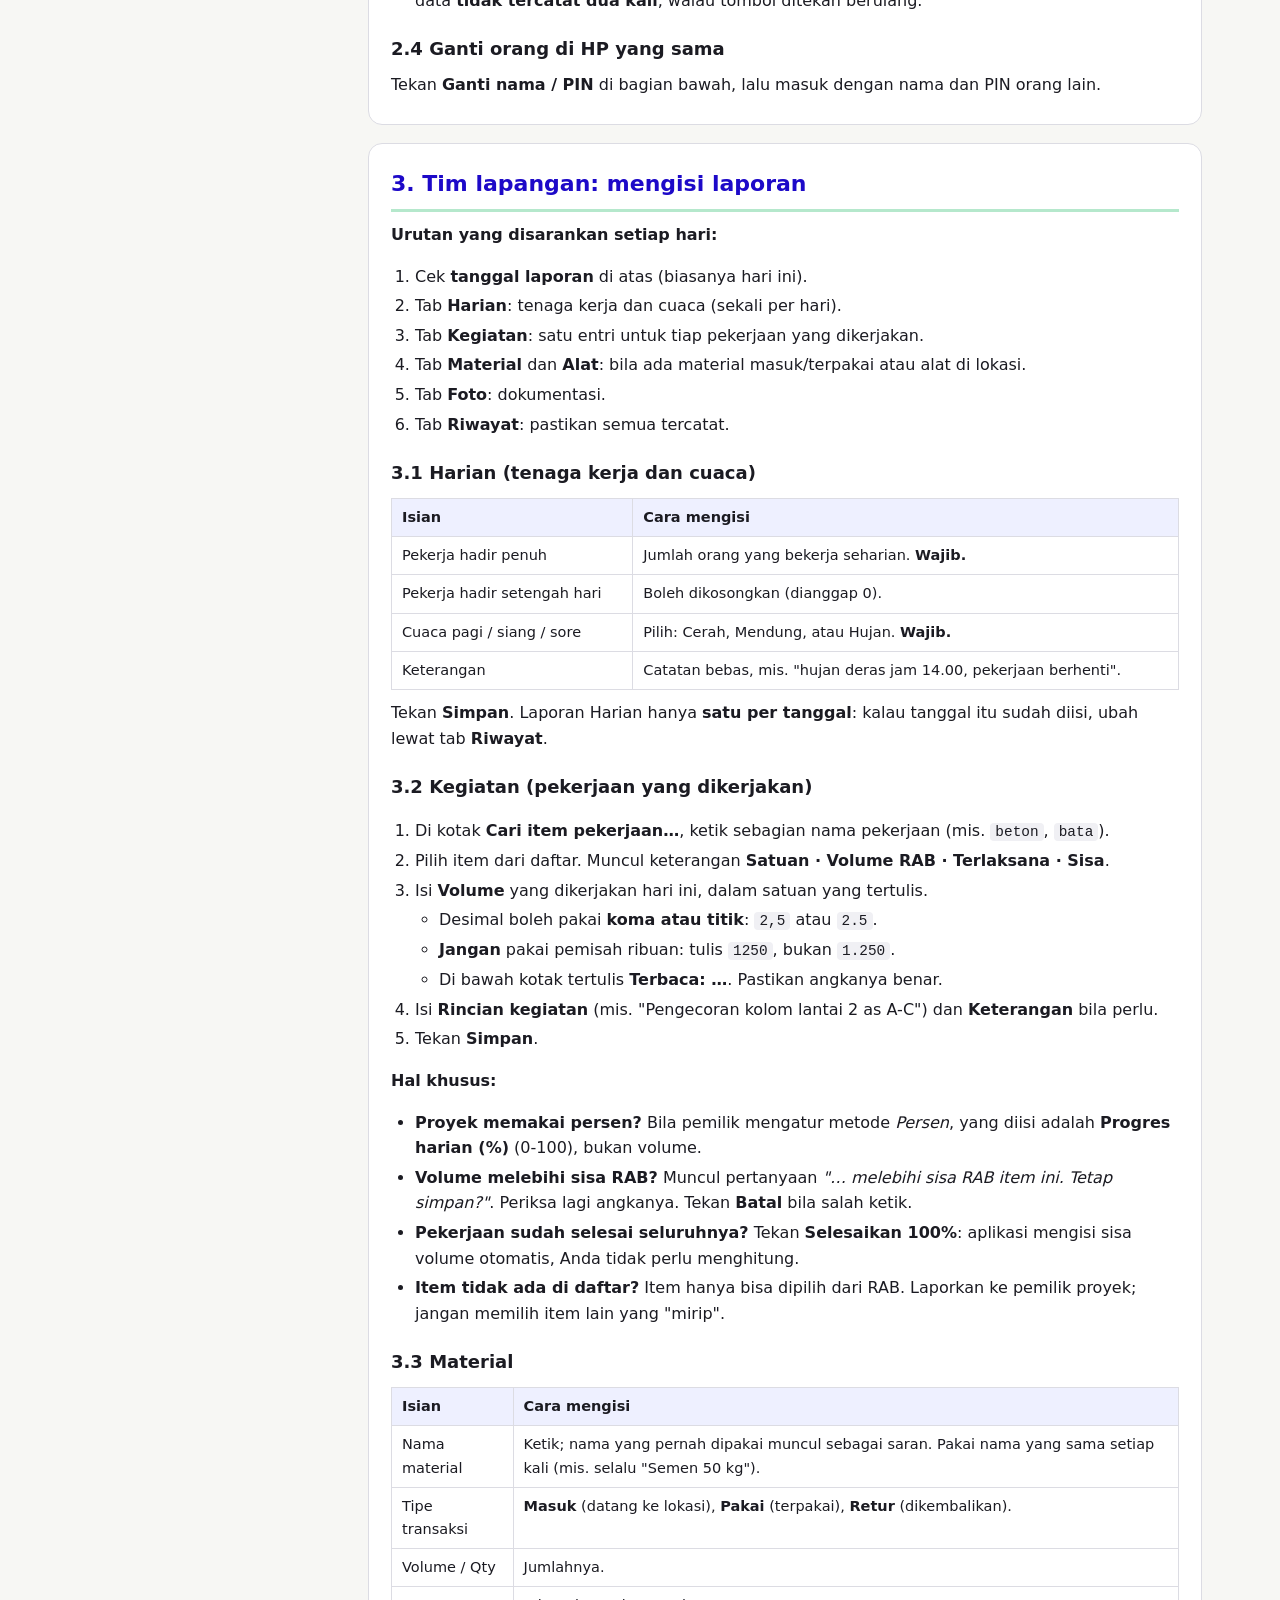
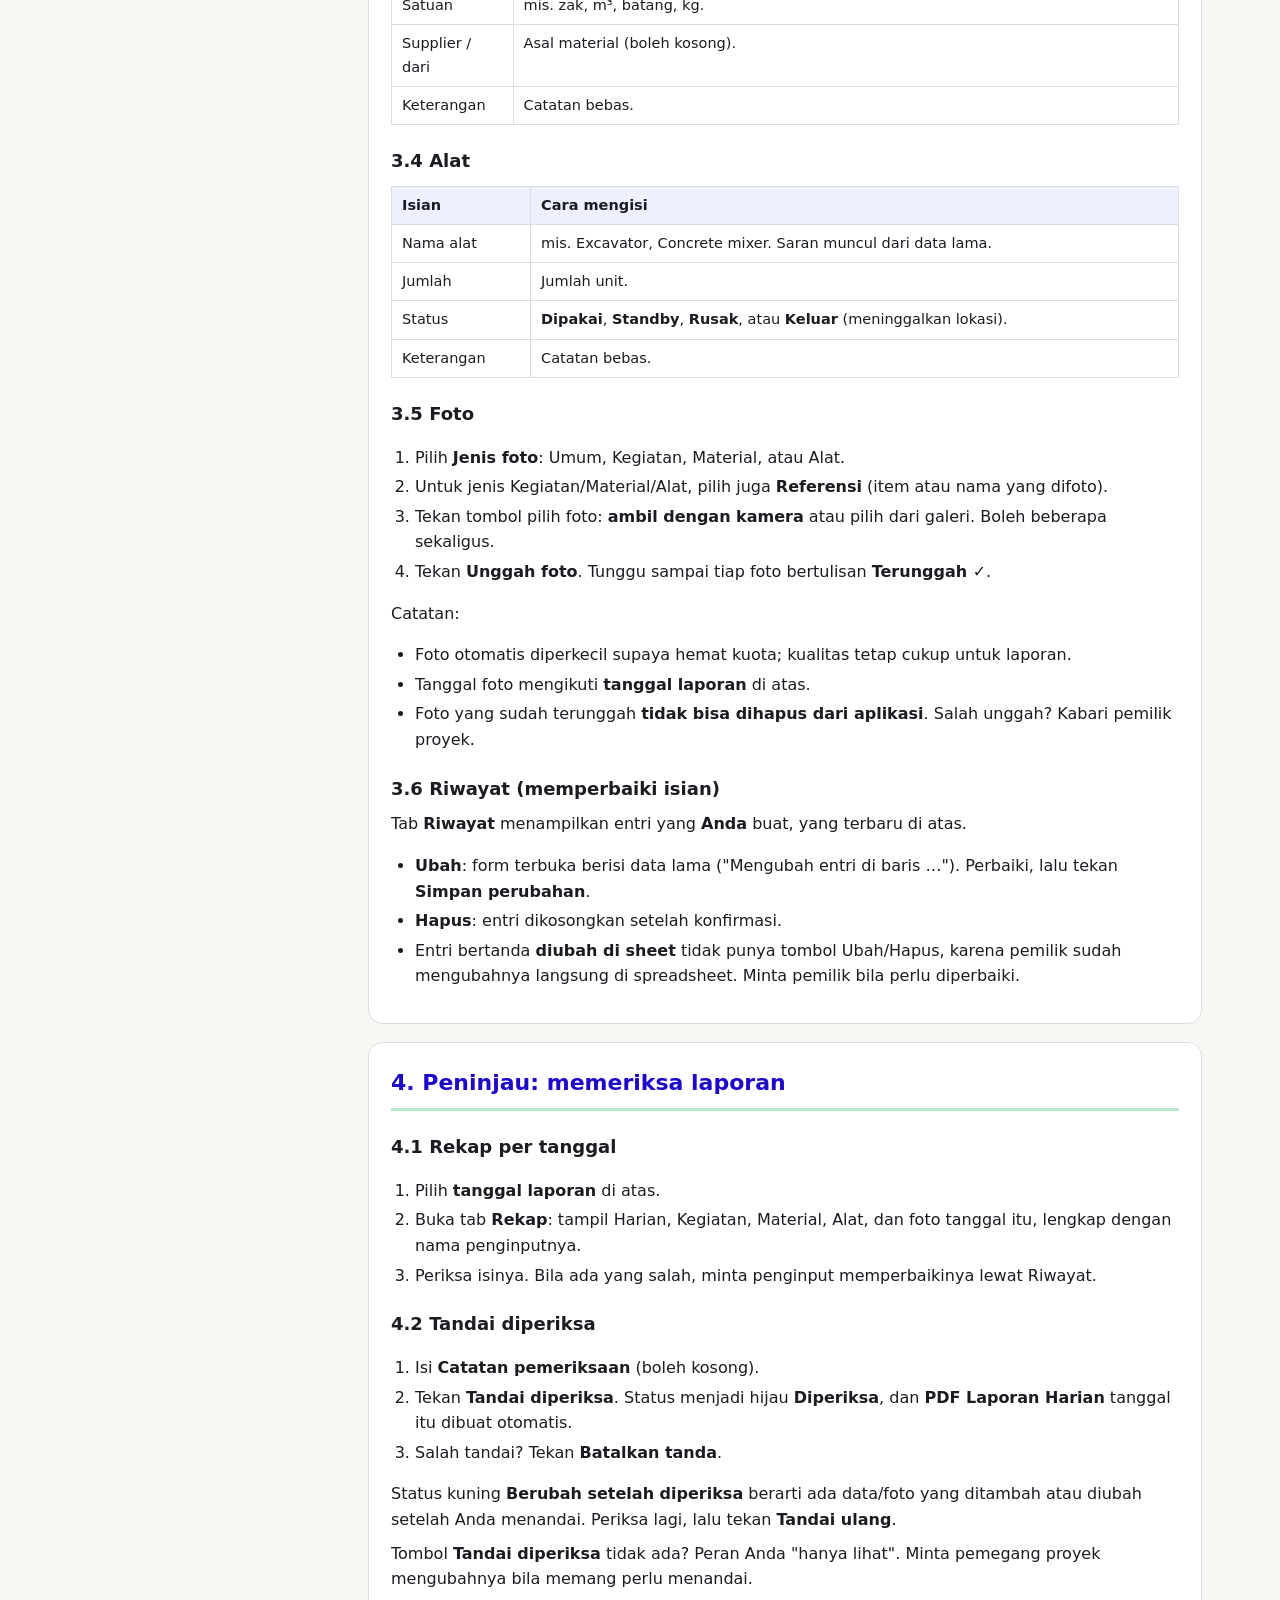
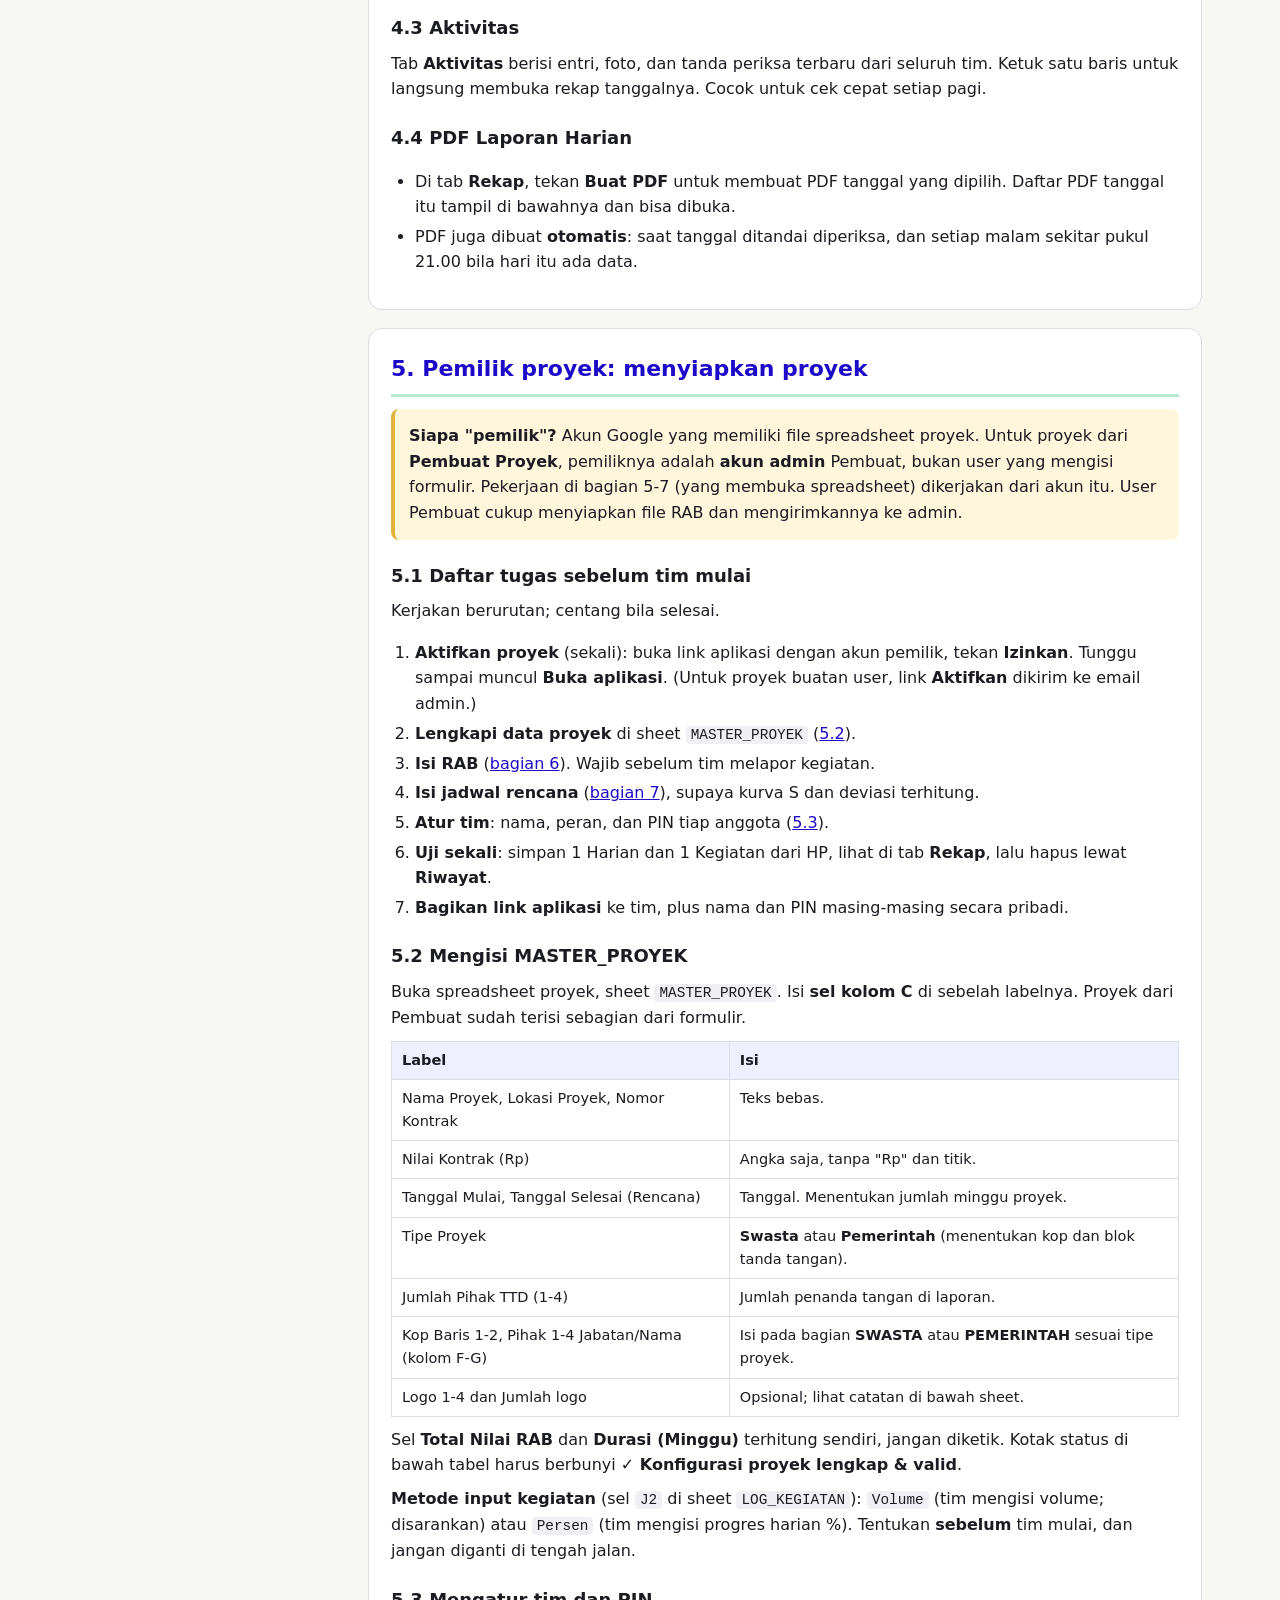
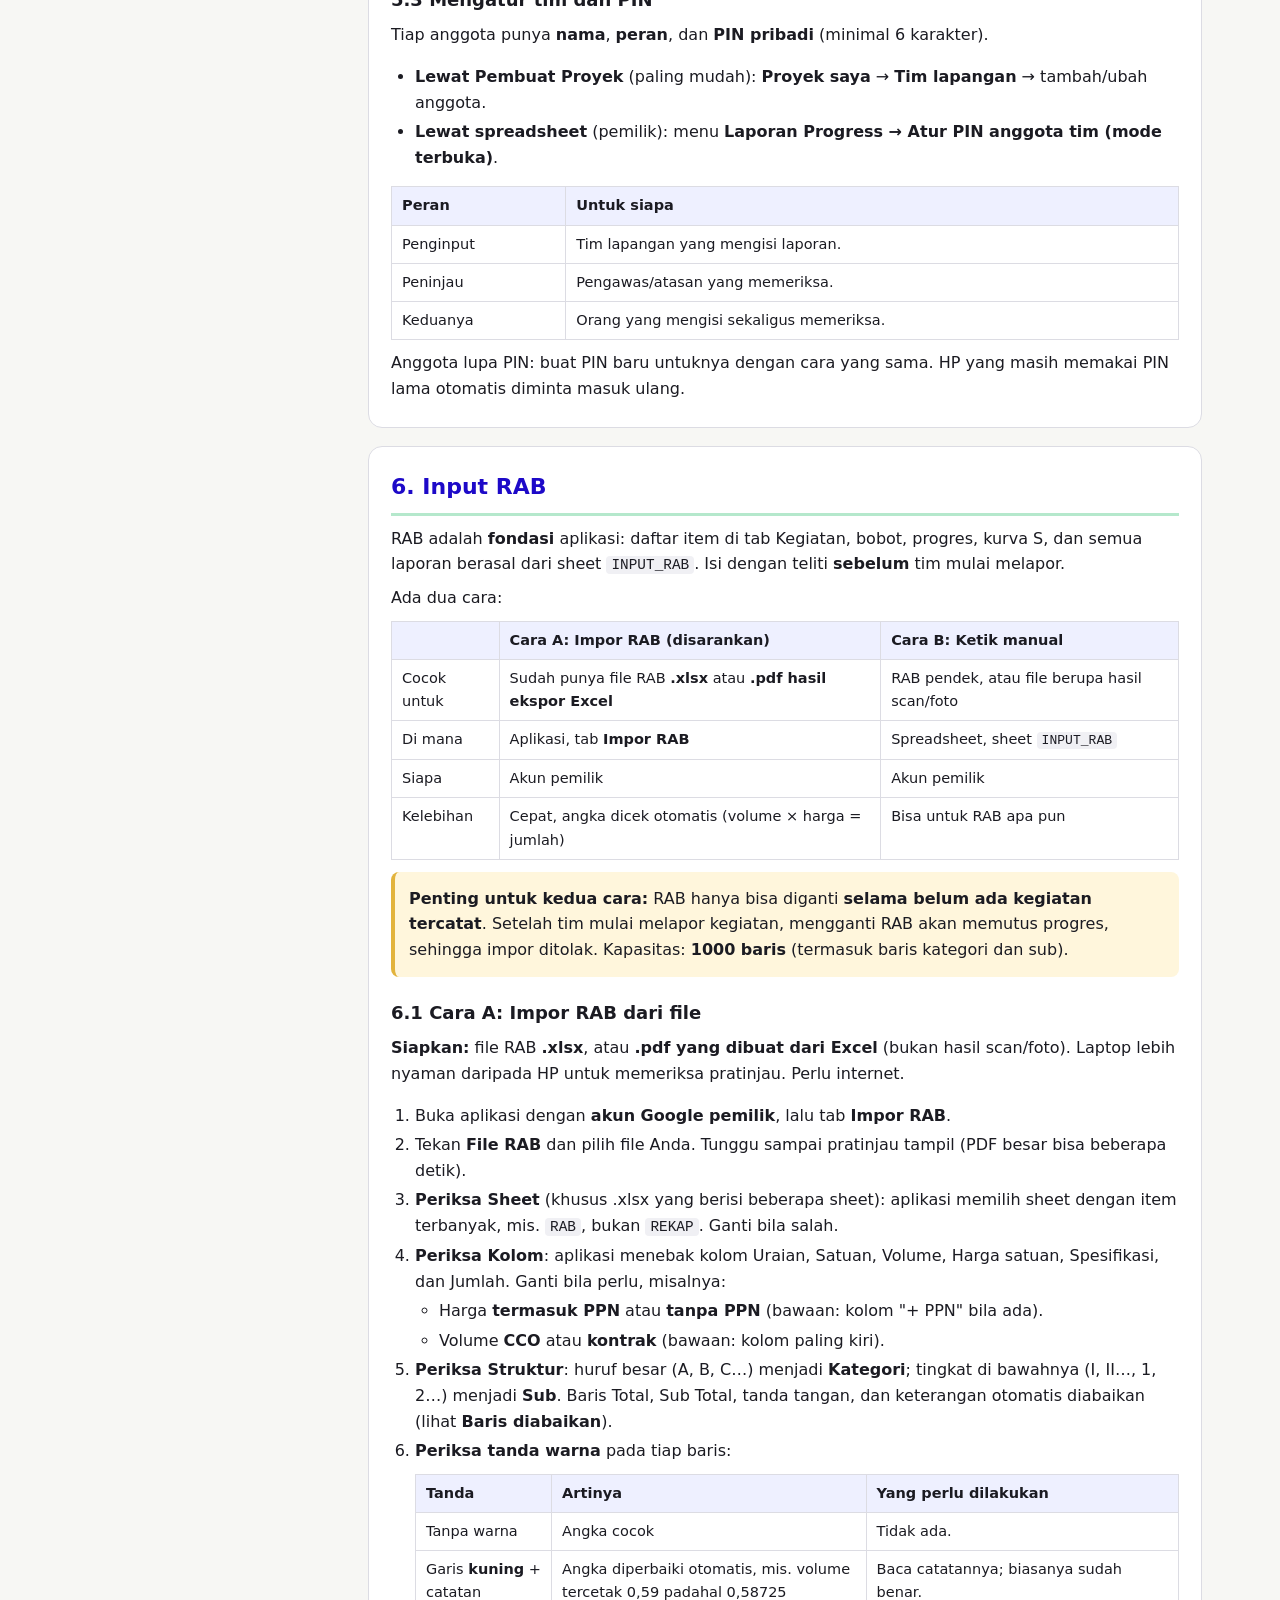
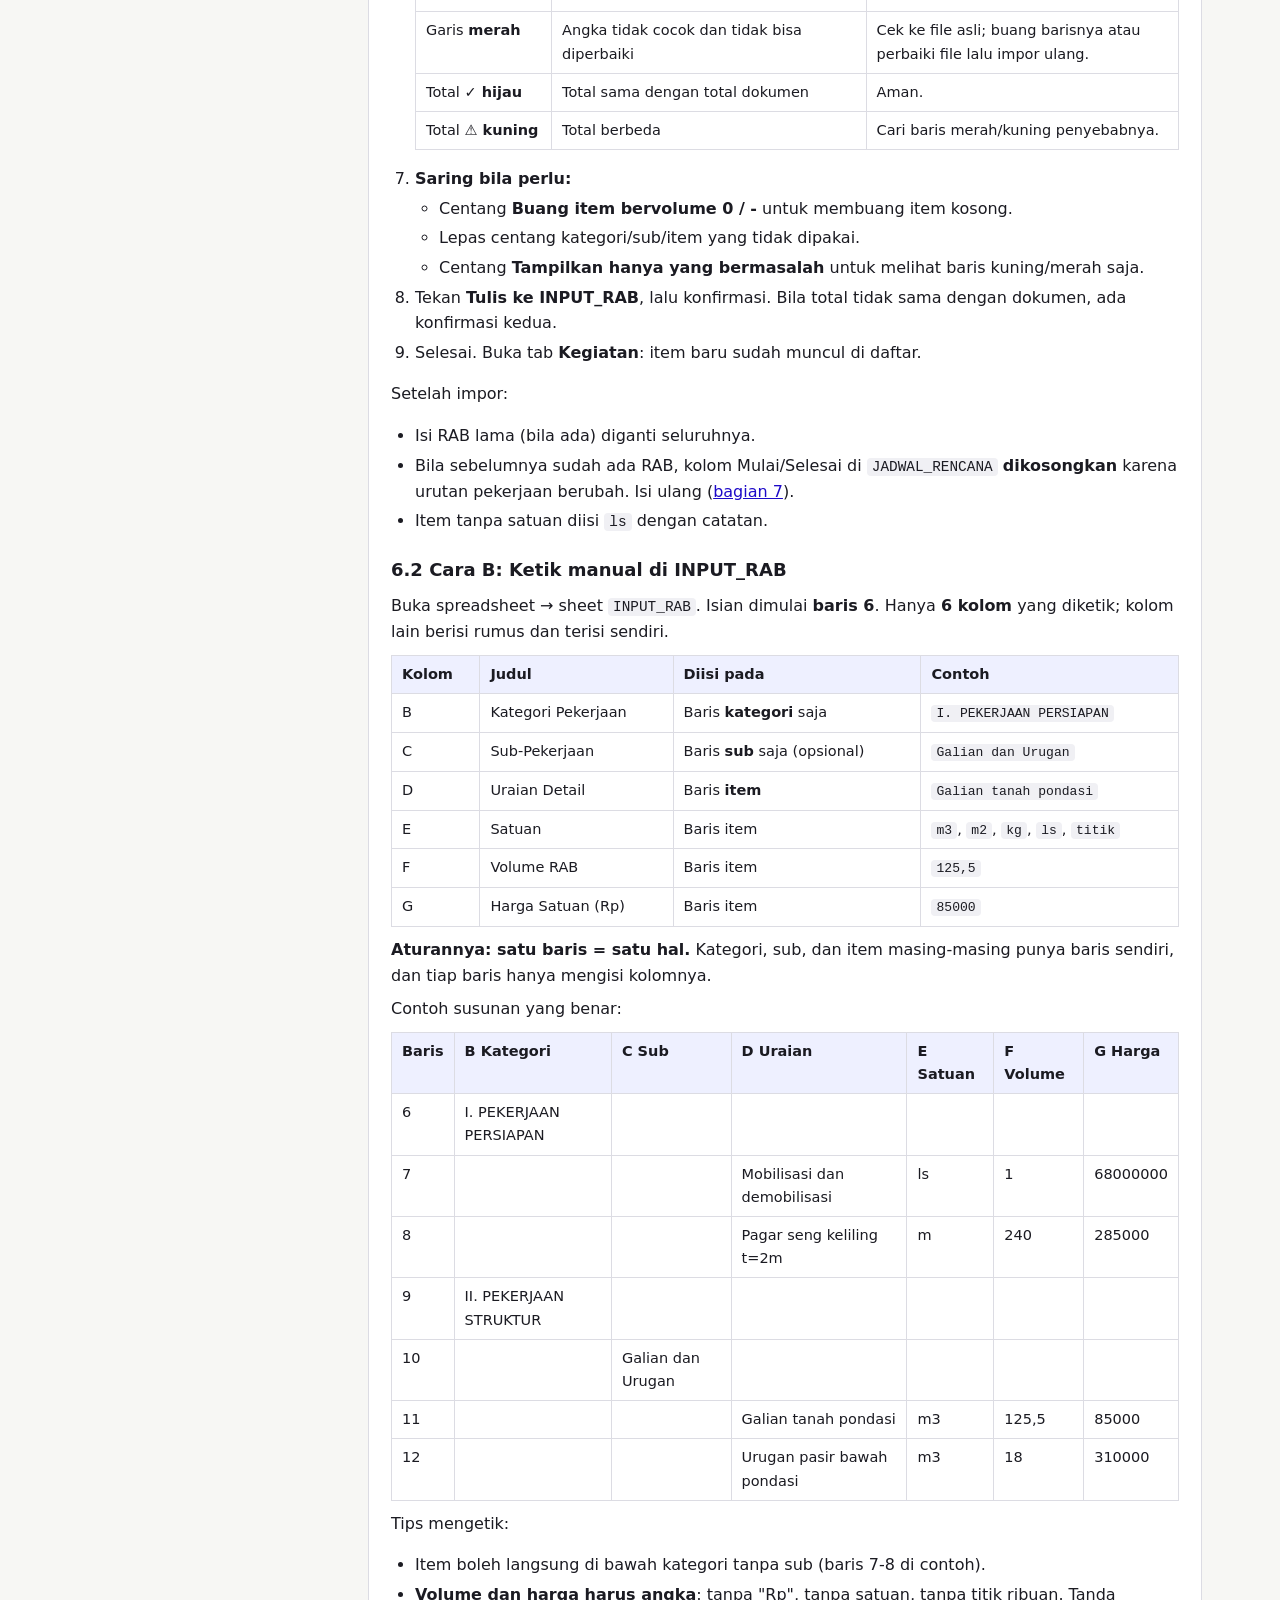
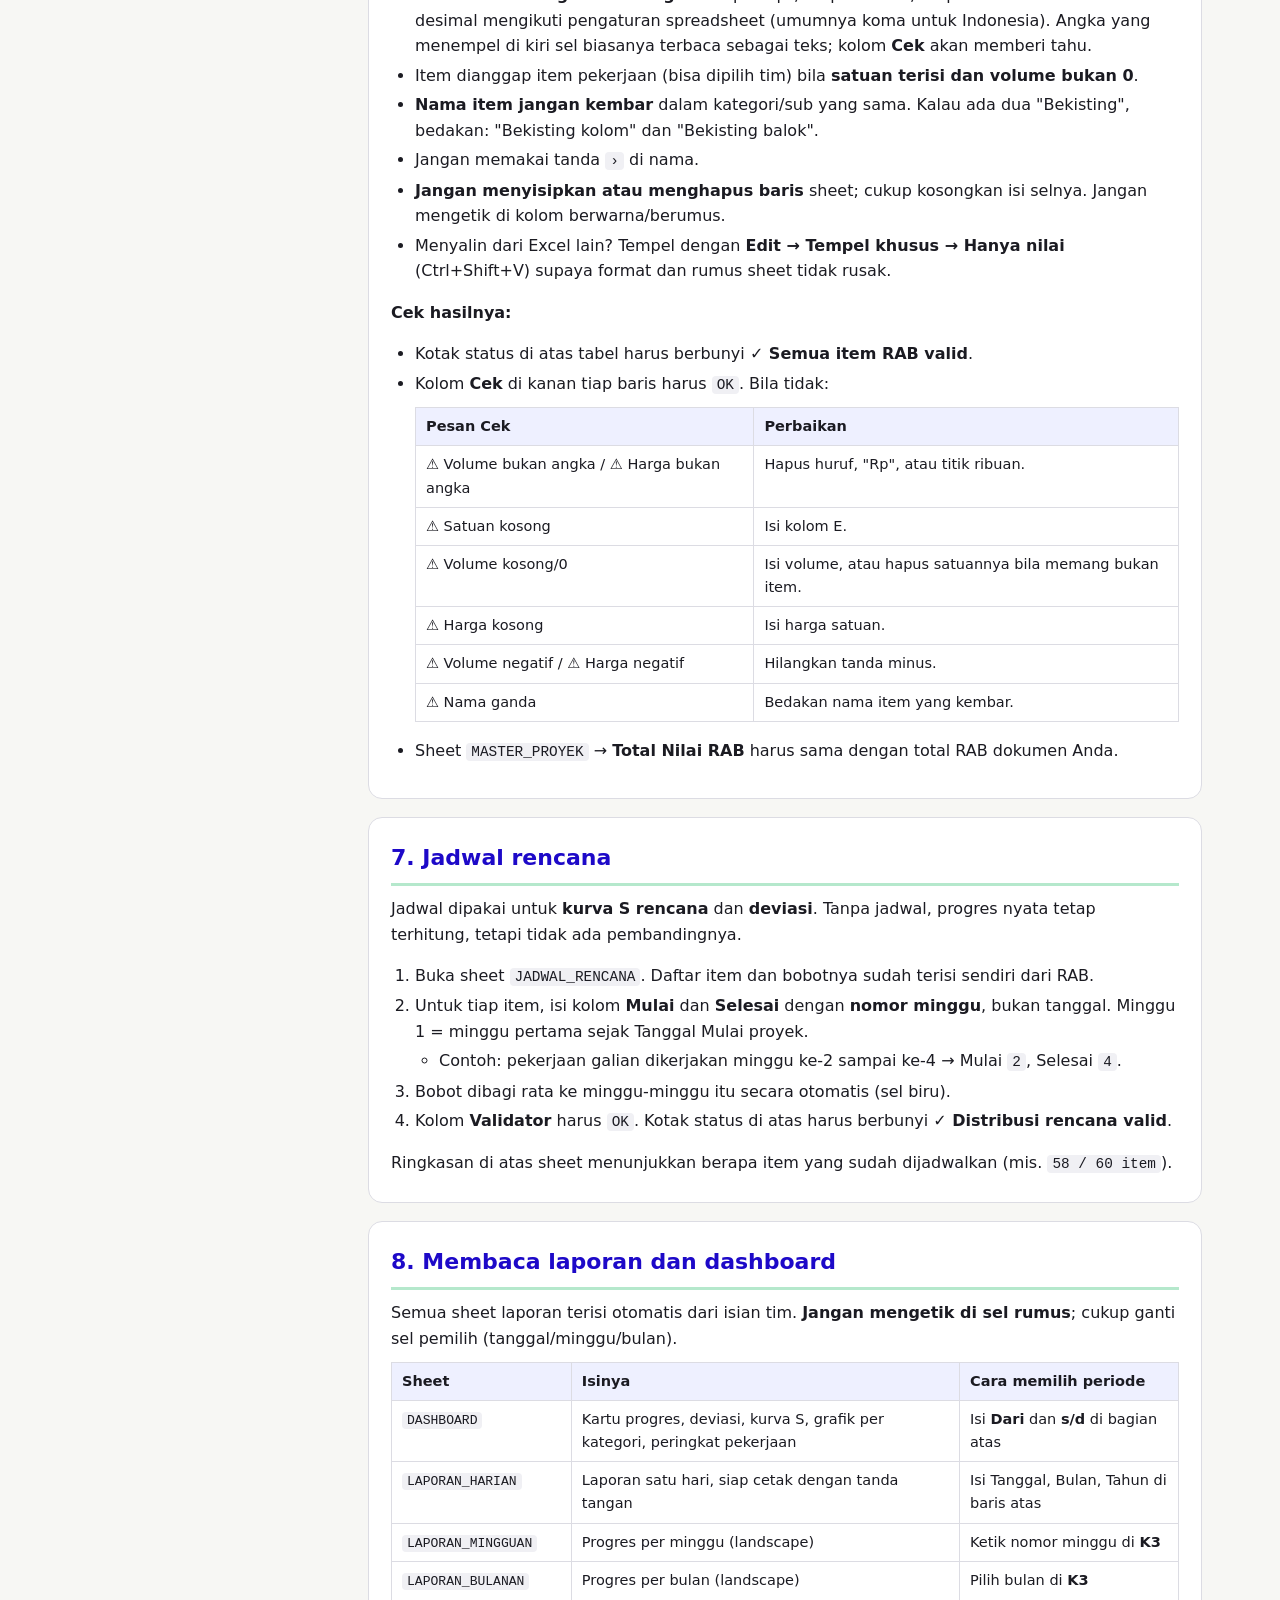
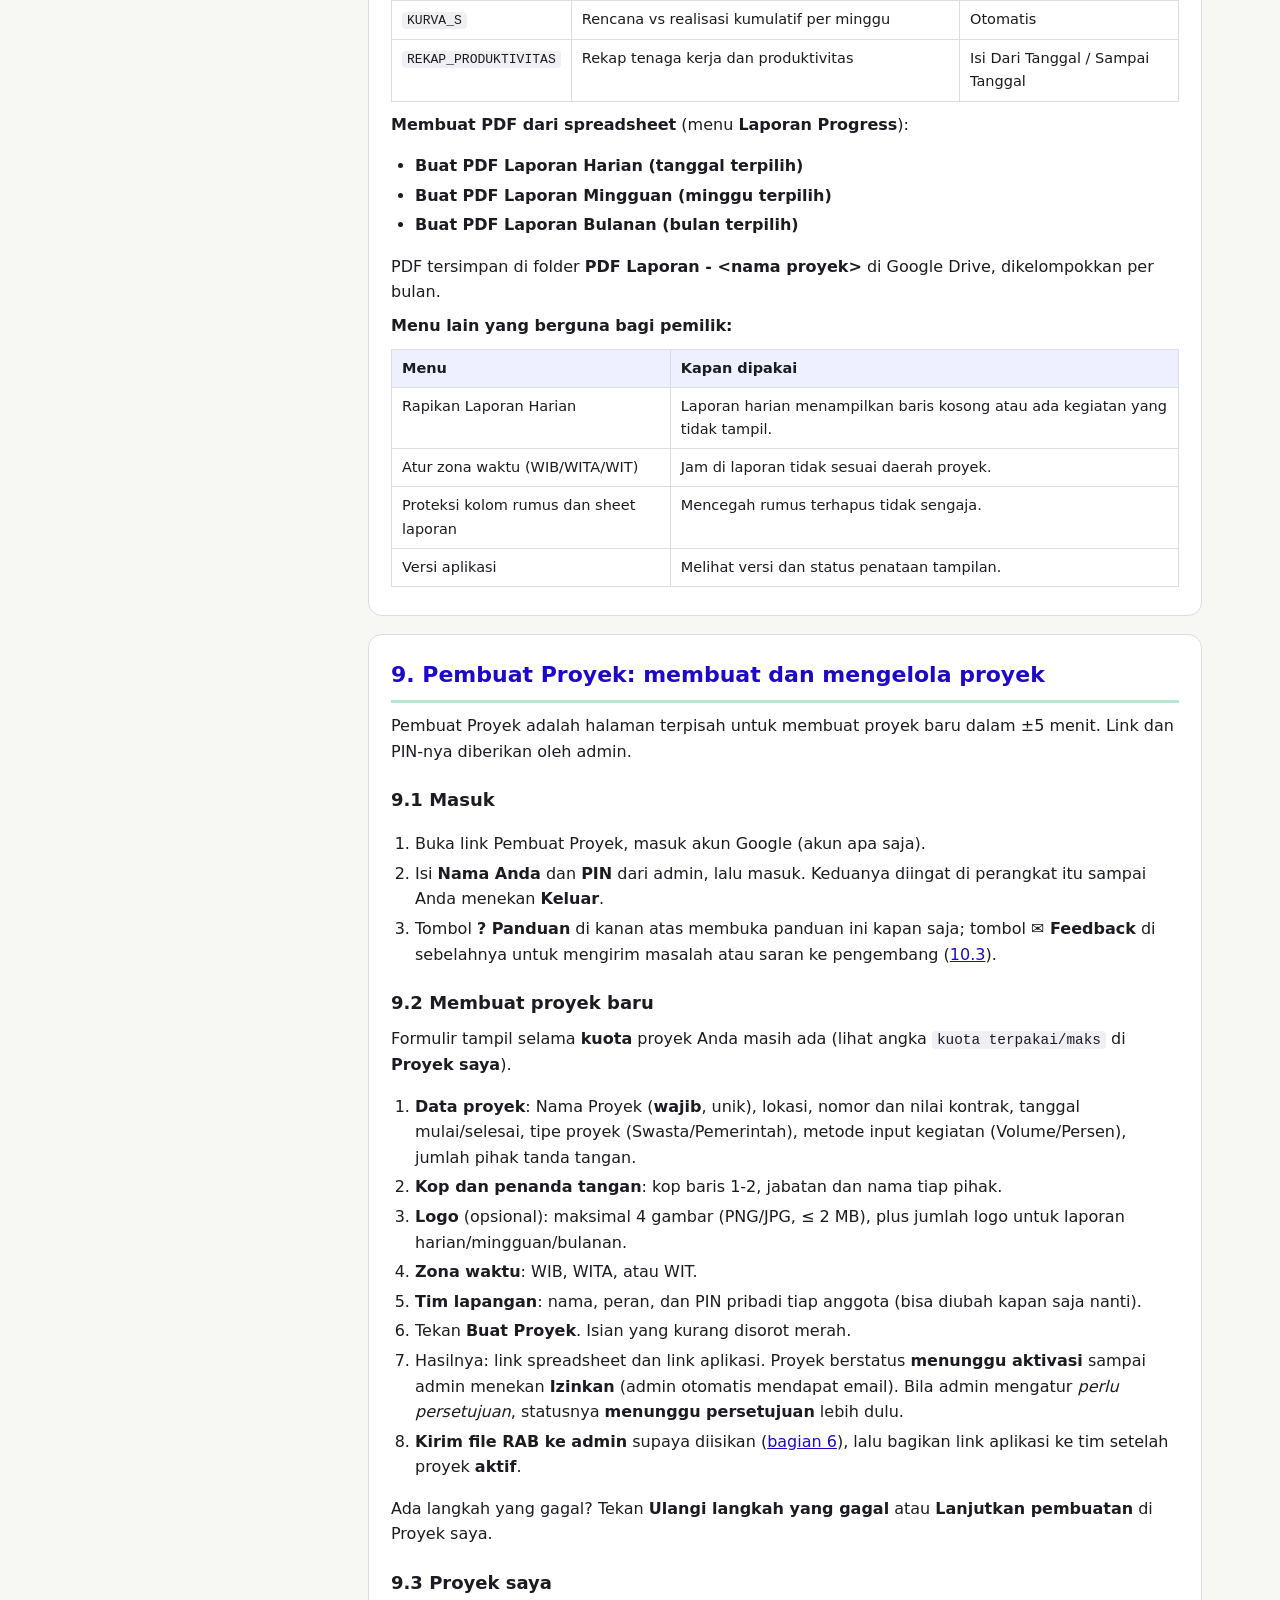
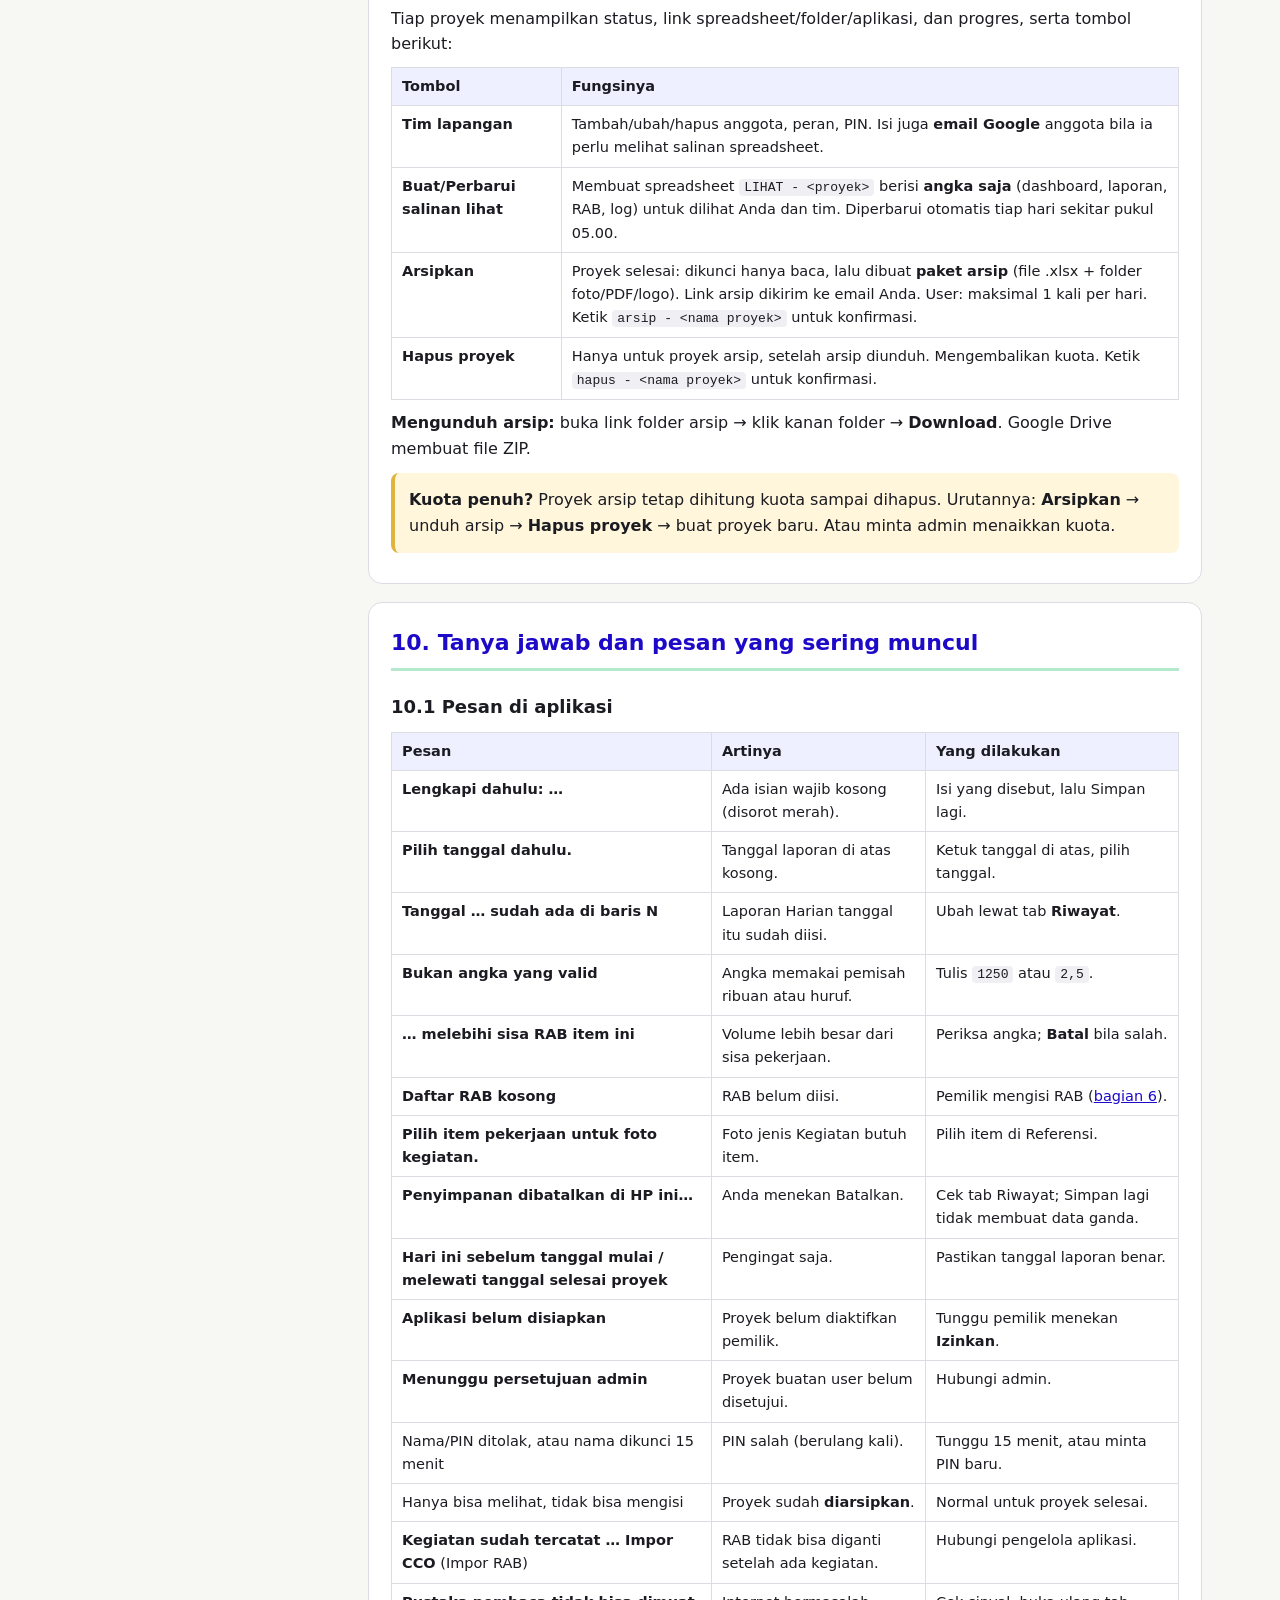
==== commit 1933cb9a: "Panduan Aplikasi Laporan Progress v1.3.0" ====
--- a/progress-report/panduan/index.html
+++ b/progress-report/panduan/index.html
@@ -74,7 +74,7 @@
 <main>
 <header class="intro">
 <h1 id="panduan-pengguna-aplikasi-laporan-progress">Panduan Pengguna Aplikasi Laporan Progress</h1>
-<p class="versi" id="versi" data-v="1.2.3">Panduan untuk aplikasi <b>v1.2.3</b> · diperbarui 25/11/2026<span id="versi-anda"></span></p>
+<p class="versi" id="versi" data-v="1.3.0">Panduan untuk aplikasi <b>v1.3.0</b> · diperbarui 25/11/2026<span id="versi-anda"></span></p>
 <p>Panduan ini untuk <strong>pemakai sehari-hari</strong>, bukan untuk pemrogram. Tidak perlu paham komputer: ikuti langkah bernomor dan cocokkan dengan yang tampil di layar HP Anda.</p>
 </header>
 <section data-id="mulai-dari-sini">
